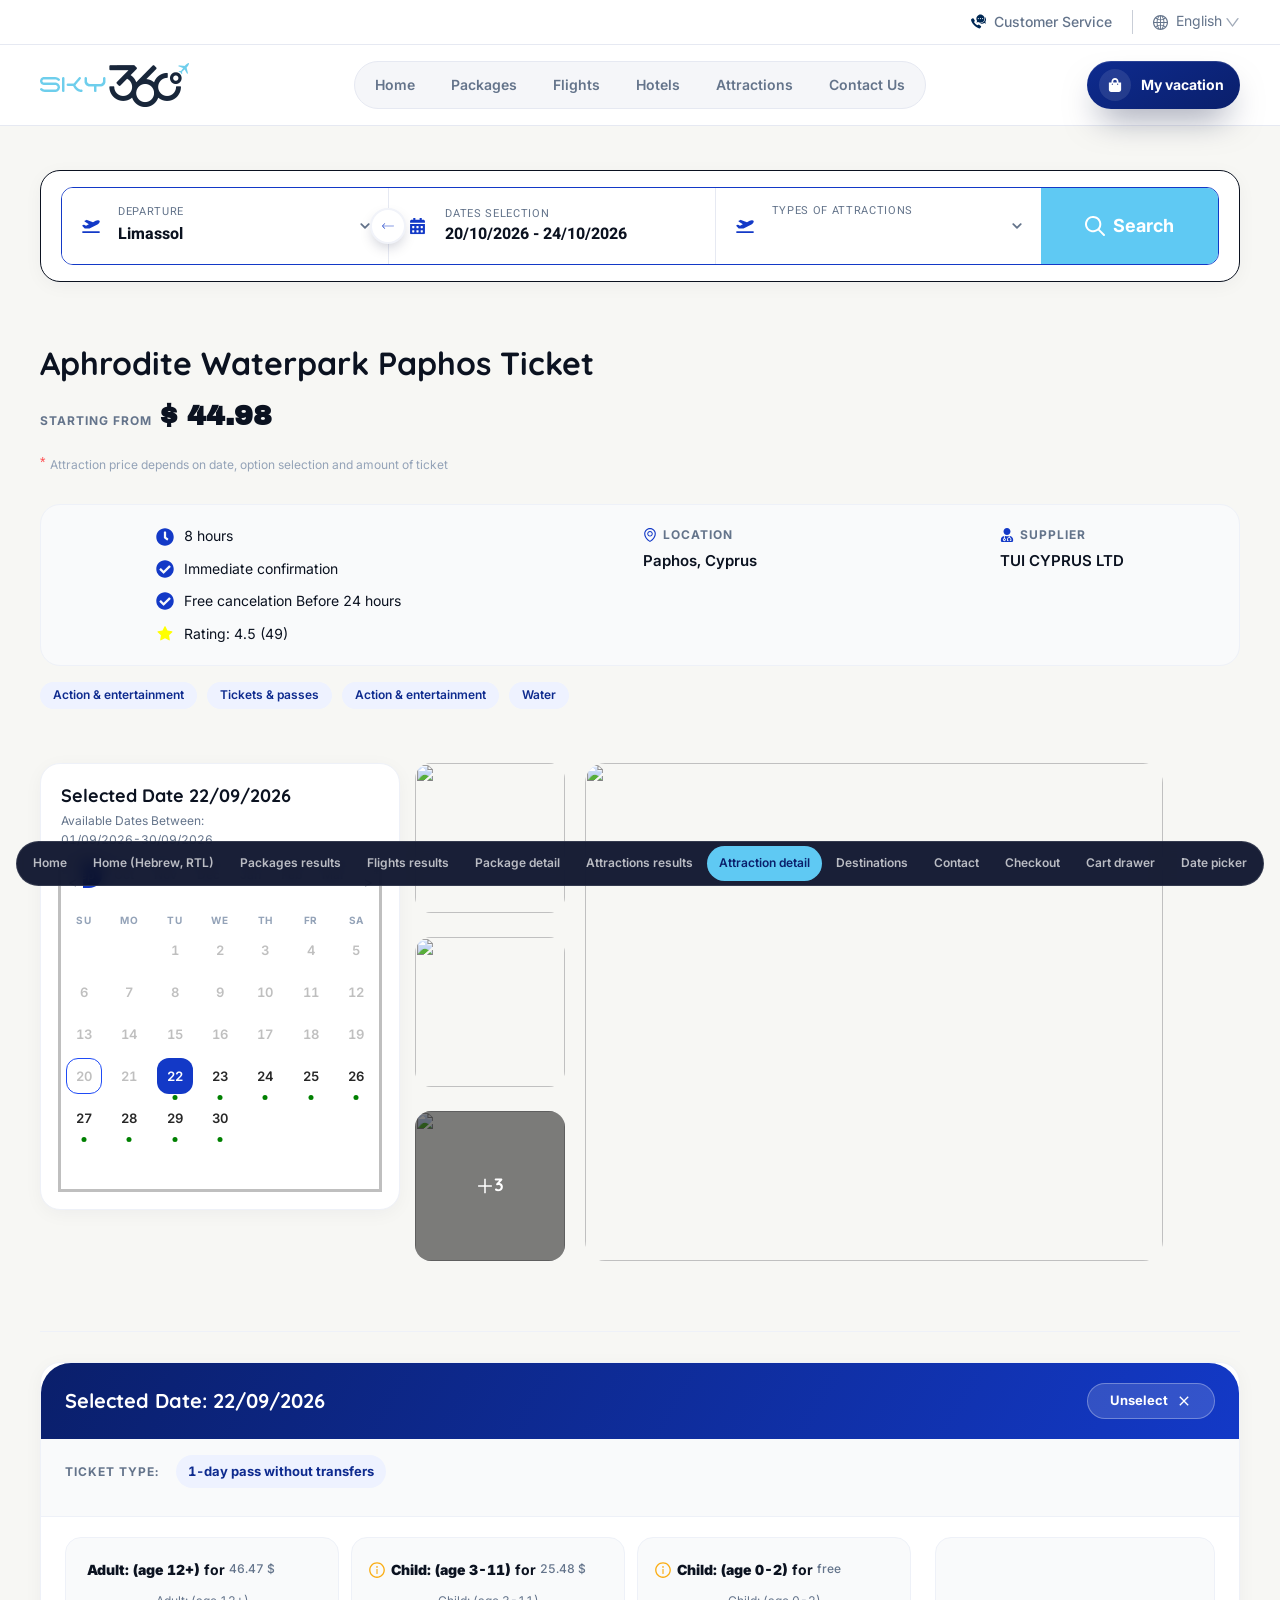
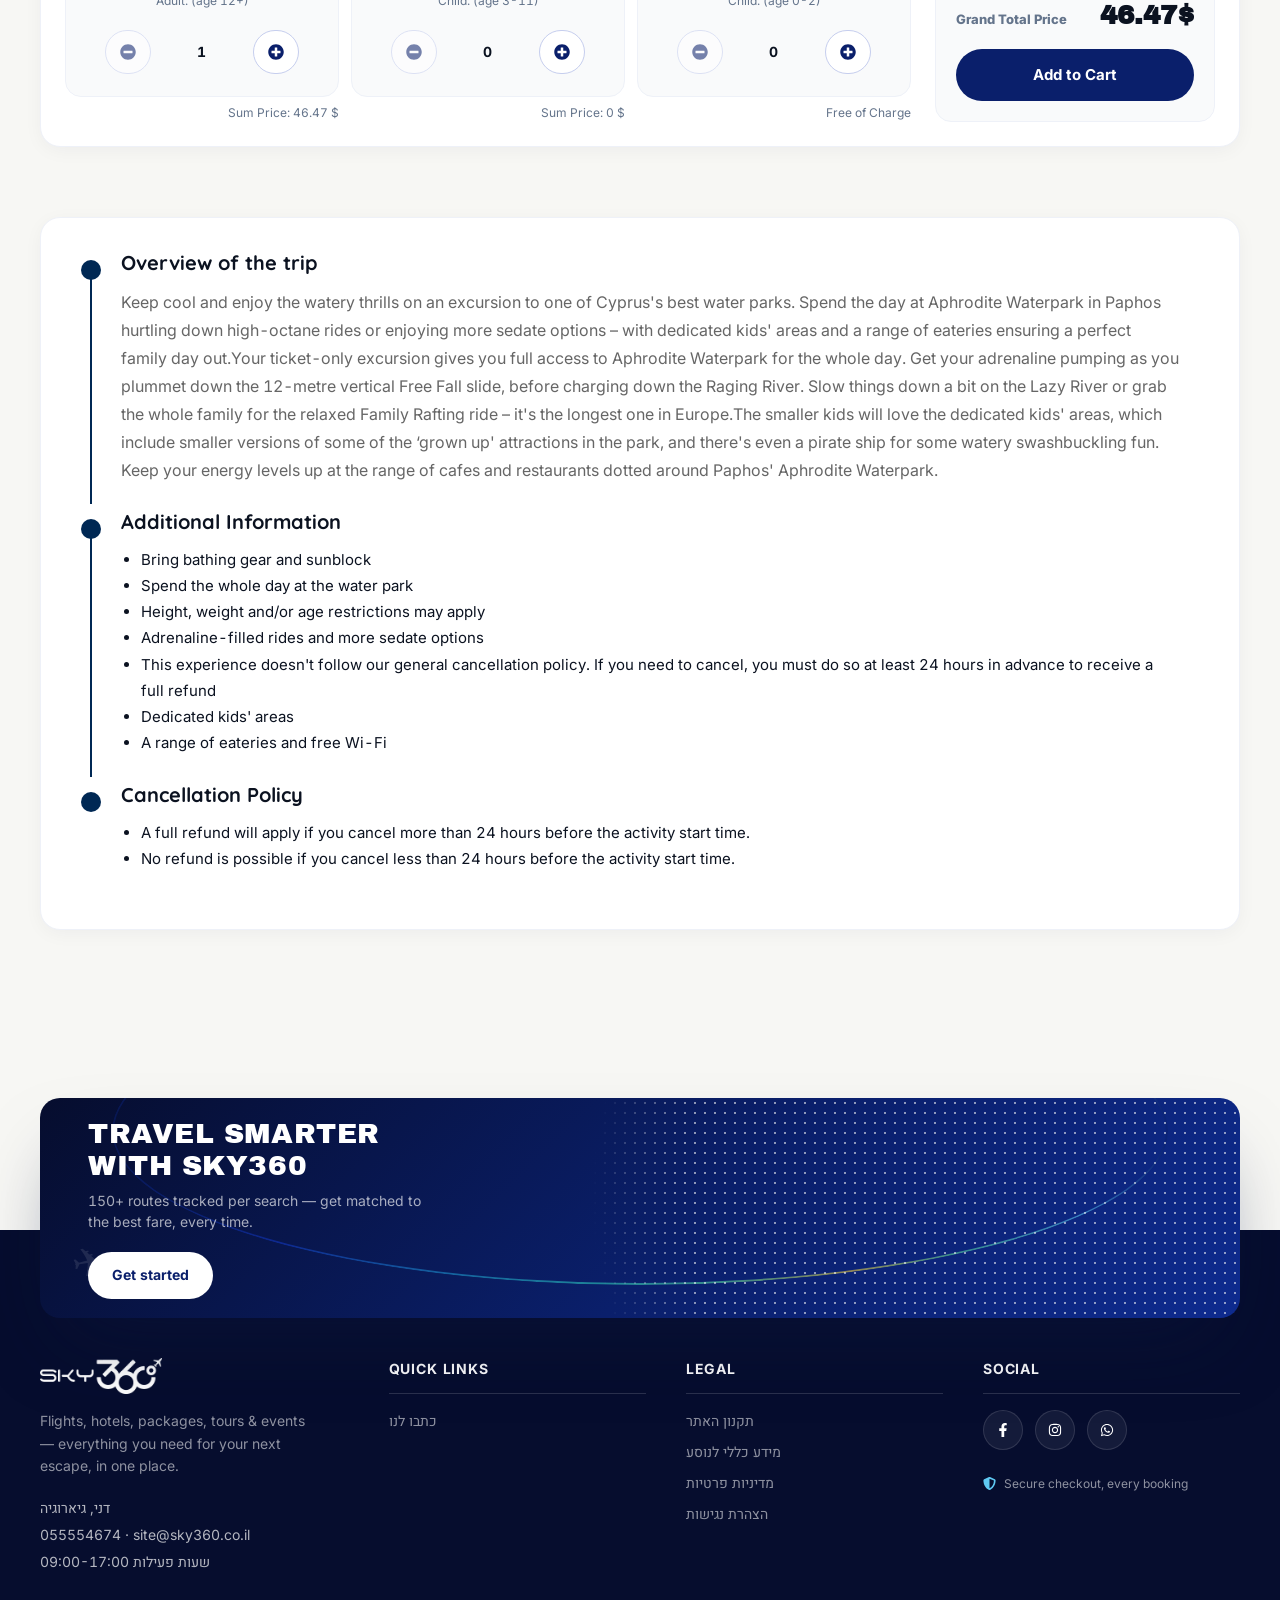
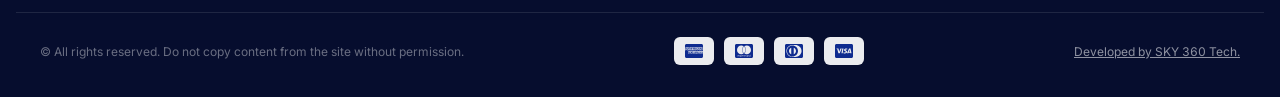
==== attraction.html @ aa39184b "Sky360 B2C concept — static visual showcase" ====
<!DOCTYPE html>
<html lang="en" translate="no" dir="ltr"><head>
    <meta charset="utf-8">
    <meta name="google" content="notranslate">
    <link rel="icon" href="https://stg-files-upload.s3.eu-central-1.amazonaws.com/uploads/8/Website/dummy_174161148667cee1debe1159.61305663.png">
    <meta name="viewport" content="width=device-width, initial-scale=1, maximum-scale=1.0">
    <meta name="theme-color" content="#000000">

    <!-- Leaflet CSS -->
    

    <!-- <link rel="stylesheet" href="//cdnjs.cloudflare.com/ajax/libs/leaflet.draw/1.0.4/leaflet.draw.css" /> -->

    <!-- Make sure you put this AFTER Leaflet's CSS -->
    <!-- <script
      src="https://unpkg.com/leaflet@1.9.4/dist/leaflet.js"
      integrity="sha256-20nQCchB9co0qIjJZRGuk2/Z9VM+kNiyxNV1lvTlZBo="
      crossorigin=""
    ></script> -->

    <!--
      manifest.json provides metadata used when your web app is installed on a
      user's mobile device or desktop. See https://developers.google.com/web/fundamentals/web-app-manifest/
    -->
    <!-- Concept typography: Inter (body, Hebrew+Latin), Archivo Black (display), Quicksand (round),
         Rubik (Hebrew display/round fallback — Archivo Black and Quicksand are Latin-only). -->
    <link rel="preconnect" href="https://fonts.googleapis.com">
    <link rel="preconnect" href="https://fonts.gstatic.com" crossorigin="">
    <link href="https://fonts.googleapis.com/css2?family=Inter:wght@400;500;600;700;800;900&amp;family=Archivo+Black&amp;family=Quicksand:wght@500;600;700&amp;family=Rubik:wght@500;600;700;800;900&amp;display=swap" rel="stylesheet">
    <link rel="manifest" href="/manifest.json">
    <!--
      Notice the use of  in the tags above.
      It will be replaced with the URL of the `public` folder during the build.
      Only files inside the `public` folder can be referenced from the HTML.

      Unlike "/favicon.ico" or "favicon.ico", "/favicon.ico" will
      work correctly both with client-side routing and a non-root public URL.
      Learn how to configure a non-root public URL by running `npm run build`.
    -->
  <title>Tazo Playground</title><link rel="stylesheet" href="/site.css">
<link rel="stylesheet" href="/showcase.css">
</head>
  <body data-showcase="1" data-vpfsize="0" data-vplspacing="0" data-vpwspacing="0" data-vpimgalt="0"><nav id="vplugin-top-hidden-link"></nav>
    
    <div id="root"><div class="App direction-ltr b2c-sky360 is-concept-demo" id="App" dir="ltr"><div id="ShoppingCart" class="shopping_cart  concept-cart-drawer"><div class="header header-closed"><svg xmlns="http://www.w3.org/2000/svg" id="Capa_1" enable-background="new 0 0 512 512" height="512" viewBox="0 0 512 512" width="512" class="shopping-cart-svg"><path d="m83.191 496.616c-.104 4.043 1.431 7.958 4.254 10.854s6.697 4.53 10.742 4.53h315.627c4.045 0 7.918-1.633 10.741-4.53s4.357-6.811 4.254-10.854l-1.014-39.616h-343.59z"></path><path d="m419.215 121.685c-.208-8.132-6.86-14.616-14.995-14.616h-66.72v-25.569c0-44.939-36.561-81.5-81.5-81.5s-81.5 36.561-81.5 81.5v25.569h-66.72c-8.135 0-14.787 6.484-14.995 14.616l-7.812 305.315h342.055zm-214.715-40.185c0-28.397 23.103-51.5 51.5-51.5s51.5 23.103 51.5 51.5v25.569h-103zm122.186 245.842c-2.859 4.49-7.711 6.944-12.666 6.944-2.758 0-5.546-.759-8.044-2.35l-34.976-22.275v28.757l15.604 15.604c5.858 5.858 5.858 15.355 0 21.213-2.929 2.928-6.769 4.393-10.606 4.393-3.839 0-7.678-1.464-10.606-4.394l-9.392-9.39-9.391 9.391c-5.857 5.858-15.355 5.858-21.213 0s-5.858-15.355 0-21.213l15.604-15.604v-28.757l-34.976 22.275c-2.497 1.591-5.287 2.35-8.044 2.35-4.955 0-9.806-2.454-12.666-6.944-4.45-6.987-2.393-16.259 4.595-20.709l51.091-32.539v-46.562c0-8.284 6.716-15 15-15s15 6.716 15 15v46.562l51.091 32.539c6.987 4.45 9.045 13.721 4.595 20.709z"></path></svg><div>My vacation</div></div></div><button class="bot-fab " aria-label="Chat"><svg stroke="currentColor" fill="currentColor" stroke-width="0" viewBox="0 0 512 512" height="26" width="26" xmlns="http://www.w3.org/2000/svg"><path fill="none" stroke-linecap="round" stroke-miterlimit="10" stroke-width="32" d="M431 320.6c-1-3.6 1.2-8.6 3.3-12.2a33.68 33.68 0 012.1-3.1A162 162 0 00464 215c.3-92.2-77.5-167-173.7-167-83.9 0-153.9 57.1-170.3 132.9a160.7 160.7 0 00-3.7 34.2c0 92.3 74.8 169.1 171 169.1 15.3 0 35.9-4.6 47.2-7.7s22.5-7.2 25.4-8.3a26.44 26.44 0 019.3-1.7 26 26 0 0110.1 2l56.7 20.1a13.52 13.52 0 003.9 1 8 8 0 008-8 12.85 12.85 0 00-.5-2.7z"></path><path fill="none" stroke-linecap="round" stroke-miterlimit="10" stroke-width="32" d="M66.46 232a146.23 146.23 0 006.39 152.67c2.31 3.49 3.61 6.19 3.21 8s-11.93 61.87-11.93 61.87a8 8 0 002.71 7.68A8.17 8.17 0 0072 464a7.26 7.26 0 002.91-.6l56.21-22a15.7 15.7 0 0112 .2c18.94 7.38 39.88 12 60.83 12A159.21 159.21 0 00284 432.11"></path></svg></button><div class="app-wrapper "><div id="Header_dup-layout-wrapper" class="Header_dup"><div class="EDIT-LAYOUT  ONLY-EDIT  "><header class="header-nav " id="header"><div class="header-wrapper"><div class="header-set-3"><div class="header-links header-links-set-3 header-set-3__utility"><div class="customer-support trigger-button"><svg xmlns="http://www.w3.org/2000/svg" width="20px" height="20px" viewBox="0 0 168 156" version="1.1"><g id="#00cbffff"><path fill="var(--primary-color)" opacity="1.00" d=" M 85.98 4.98 C 96.75 -0.27 109.61 -1.07 120.91 2.94 C 133.95 7.35 144.65 18.07 149.12 31.08 C 153.22 42.61 152.38 55.80 146.82 66.71 C 141.27 77.92 130.90 86.61 118.88 90.09 C 105.83 93.99 91.10 91.70 79.92 83.88 C 73.40 86.48 66.87 89.04 60.38 91.71 C 63.09 85.22 65.62 78.66 68.24 72.13 C 59.84 60.33 57.88 44.38 62.78 30.79 C 66.75 19.59 75.26 10.11 85.98 4.98 M 79.16 40.25 C 74.81 41.99 73.94 48.53 77.79 51.27 C 81.48 54.59 87.96 51.83 88.39 46.97 C 89.18 42.18 83.50 37.91 79.16 40.25 M 103.24 40.24 C 98.89 41.94 97.95 48.49 101.80 51.24 C 105.49 54.61 112.02 51.84 112.44 46.95 C 113.20 42.18 107.57 37.93 103.24 40.24 M 127.17 40.29 C 122.91 42.04 122.04 48.49 125.82 51.22 C 129.49 54.62 136.02 51.85 136.48 46.99 C 137.29 42.16 131.51 37.85 127.17 40.29 Z"></path><path fill="var(--primary-color)" opacity="1.00" d=" M 151.56 21.65 C 160.85 28.95 166.64 40.26 168.00 51.92 L 168.00 62.36 C 166.91 69.70 164.31 76.81 160.08 82.93 C 162.93 89.04 164.68 95.66 168.00 101.52 L 168.00 101.89 C 161.34 100.08 155.08 97.07 148.69 94.53 C 140.49 99.81 130.86 103.06 121.04 102.59 C 115.06 102.62 109.39 100.61 103.67 99.17 C 103.59 98.69 103.53 98.21 103.48 97.74 C 125.08 99.88 146.51 85.37 154.23 65.34 C 159.78 51.35 159.05 34.79 151.56 21.65 Z"></path><path fill="var(--primary-color)" opacity="1.00" d=" M 9.69 46.76 C 12.76 44.37 15.73 40.96 19.97 41.05 C 23.08 40.92 26.06 42.58 27.79 45.13 C 32.12 51.21 36.43 57.31 40.71 63.43 C 42.81 66.32 43.24 70.35 41.48 73.51 C 39.36 77.48 37.03 81.33 34.70 85.17 C 44.61 98.70 56.67 110.60 70.07 120.65 C 74.45 118.30 78.55 115.41 83.09 113.38 C 86.91 111.71 90.94 113.69 93.95 116.04 C 99.42 119.95 104.95 123.76 110.39 127.70 C 114.30 130.31 115.67 136.07 113.00 140.03 C 110.22 144.14 106.83 147.82 103.42 151.42 C 101.32 153.73 98.53 156.30 95.12 155.47 C 73.31 150.80 54.06 138.08 38.00 122.99 C 20.39 105.95 5.34 84.92 0.00 60.65 L 0.00 56.95 C 2.28 52.78 6.25 49.92 9.69 46.76 Z"></path></g></svg>Customer Service</div><div class="site-lang  "><span role="img" aria-label="global" class="anticon anticon-global language-selector-globe"><svg viewBox="64 64 896 896" focusable="false" data-icon="global" width="1em" height="1em" fill="currentColor" aria-hidden="true"><path d="M854.4 800.9c.2-.3.5-.6.7-.9C920.6 722.1 960 621.7 960 512s-39.4-210.1-104.8-288c-.2-.3-.5-.5-.7-.8-1.1-1.3-2.1-2.5-3.2-3.7-.4-.5-.8-.9-1.2-1.4l-4.1-4.7-.1-.1c-1.5-1.7-3.1-3.4-4.6-5.1l-.1-.1c-3.2-3.4-6.4-6.8-9.7-10.1l-.1-.1-4.8-4.8-.3-.3c-1.5-1.5-3-2.9-4.5-4.3-.5-.5-1-1-1.6-1.5-1-1-2-1.9-3-2.8-.3-.3-.7-.6-1-1C736.4 109.2 629.5 64 512 64s-224.4 45.2-304.3 119.2c-.3.3-.7.6-1 1-1 .9-2 1.9-3 2.9-.5.5-1 1-1.6 1.5-1.5 1.4-3 2.9-4.5 4.3l-.3.3-4.8 4.8-.1.1c-3.3 3.3-6.5 6.7-9.7 10.1l-.1.1c-1.6 1.7-3.1 3.4-4.6 5.1l-.1.1c-1.4 1.5-2.8 3.1-4.1 4.7-.4.5-.8.9-1.2 1.4-1.1 1.2-2.1 2.5-3.2 3.7-.2.3-.5.5-.7.8C103.4 301.9 64 402.3 64 512s39.4 210.1 104.8 288c.2.3.5.6.7.9l3.1 3.7c.4.5.8.9 1.2 1.4l4.1 4.7c0 .1.1.1.1.2 1.5 1.7 3 3.4 4.6 5l.1.1c3.2 3.4 6.4 6.8 9.6 10.1l.1.1c1.6 1.6 3.1 3.2 4.7 4.7l.3.3c3.3 3.3 6.7 6.5 10.1 9.6 80.1 74 187 119.2 304.5 119.2s224.4-45.2 304.3-119.2a300 300 0 0010-9.6l.3-.3c1.6-1.6 3.2-3.1 4.7-4.7l.1-.1c3.3-3.3 6.5-6.7 9.6-10.1l.1-.1c1.5-1.7 3.1-3.3 4.6-5 0-.1.1-.1.1-.2 1.4-1.5 2.8-3.1 4.1-4.7.4-.5.8-.9 1.2-1.4a99 99 0 003.3-3.7zm4.1-142.6c-13.8 32.6-32 62.8-54.2 90.2a444.07 444.07 0 00-81.5-55.9c11.6-46.9 18.8-98.4 20.7-152.6H887c-3 40.9-12.6 80.6-28.5 118.3zM887 484H743.5c-1.9-54.2-9.1-105.7-20.7-152.6 29.3-15.6 56.6-34.4 81.5-55.9A373.86 373.86 0 01887 484zM658.3 165.5c39.7 16.8 75.8 40 107.6 69.2a394.72 394.72 0 01-59.4 41.8c-15.7-45-35.8-84.1-59.2-115.4 3.7 1.4 7.4 2.9 11 4.4zm-90.6 700.6c-9.2 7.2-18.4 12.7-27.7 16.4V697a389.1 389.1 0 01115.7 26.2c-8.3 24.6-17.9 47.3-29 67.8-17.4 32.4-37.8 58.3-59 75.1zm59-633.1c11 20.6 20.7 43.3 29 67.8A389.1 389.1 0 01540 327V141.6c9.2 3.7 18.5 9.1 27.7 16.4 21.2 16.7 41.6 42.6 59 75zM540 640.9V540h147.5c-1.6 44.2-7.1 87.1-16.3 127.8l-.3 1.2A445.02 445.02 0 00540 640.9zm0-156.9V383.1c45.8-2.8 89.8-12.5 130.9-28.1l.3 1.2c9.2 40.7 14.7 83.5 16.3 127.8H540zm-56 56v100.9c-45.8 2.8-89.8 12.5-130.9 28.1l-.3-1.2c-9.2-40.7-14.7-83.5-16.3-127.8H484zm-147.5-56c1.6-44.2 7.1-87.1 16.3-127.8l.3-1.2c41.1 15.6 85 25.3 130.9 28.1V484H336.5zM484 697v185.4c-9.2-3.7-18.5-9.1-27.7-16.4-21.2-16.7-41.7-42.7-59.1-75.1-11-20.6-20.7-43.3-29-67.8 37.2-14.6 75.9-23.3 115.8-26.1zm0-370a389.1 389.1 0 01-115.7-26.2c8.3-24.6 17.9-47.3 29-67.8 17.4-32.4 37.8-58.4 59.1-75.1 9.2-7.2 18.4-12.7 27.7-16.4V327zM365.7 165.5c3.7-1.5 7.3-3 11-4.4-23.4 31.3-43.5 70.4-59.2 115.4-21-12-40.9-26-59.4-41.8 31.8-29.2 67.9-52.4 107.6-69.2zM165.5 365.7c13.8-32.6 32-62.8 54.2-90.2 24.9 21.5 52.2 40.3 81.5 55.9-11.6 46.9-18.8 98.4-20.7 152.6H137c3-40.9 12.6-80.6 28.5-118.3zM137 540h143.5c1.9 54.2 9.1 105.7 20.7 152.6a444.07 444.07 0 00-81.5 55.9A373.86 373.86 0 01137 540zm228.7 318.5c-39.7-16.8-75.8-40-107.6-69.2 18.5-15.8 38.4-29.7 59.4-41.8 15.7 45 35.8 84.1 59.2 115.4-3.7-1.4-7.4-2.9-11-4.4zm292.6 0c-3.7 1.5-7.3 3-11 4.4 23.4-31.3 43.5-70.4 59.2-115.4 21 12 40.9 26 59.4 41.8a373.81 373.81 0 01-107.6 69.2z"></path></svg></span><div class="ant-select ant-select-borderless language-selector  ant-select-single ant-select-show-arrow"><div class="ant-select-selector"><span class="ant-select-selection-search"><input type="search" autocomplete="off" class="ant-select-selection-search-input" role="combobox" aria-expanded="false" aria-haspopup="listbox" aria-owns="rc_select_0_list" aria-autocomplete="list" aria-controls="rc_select_0_list" aria-activedescendant="rc_select_0_list_0" readonly="" unselectable="on" value="" id="rc_select_0" style="opacity: 0;"></span><span class="ant-select-selection-item" title="English">English</span></div><span class="ant-select-arrow" unselectable="on" aria-hidden="true" style="user-select: none;"><span role="img" aria-label="down" class="anticon anticon-down ant-select-suffix"><svg viewBox="64 64 896 896" focusable="false" data-icon="down" width="1em" height="1em" fill="currentColor" aria-hidden="true"><path d="M884 256h-75c-5.1 0-9.9 2.5-12.9 6.6L512 654.2 227.9 262.6c-3-4.1-7.8-6.6-12.9-6.6h-75c-6.5 0-10.3 7.4-6.5 12.7l352.6 486.1c12.8 17.6 39 17.6 51.7 0l352.6-486.1c3.9-5.3.1-12.7-6.4-12.7z"></path></svg></span></span></div></div></div><div class="header-links header-links-set-3 header-set-3__main"><div class="header-set-3__brand"><a class="bold logo" href="index.html"><img src="/assets/images/sky360/sky360-logo.png" alt="logo"></a></div><nav class="header-set-3__nav" aria-label="main"><a class="false false" href="attraction.html">Home</a><a class="false false" href="attraction.html">Packages</a><a class="false false" href="attraction.html">Flights</a><a class="false false" href="attraction.html">Hotels</a><a class="false false" href="attraction.html">Attractions</a><a class="false false" href="attraction.html">Contact Us</a></nav><div class="header-set-3__account"><button type="button" id="obs-cart-trigger" class="concept-cart-trigger" aria-label="My vacation" aria-expanded="false"><span class="concept-cart-trigger__icon"><svg stroke="currentColor" fill="currentColor" stroke-width="0" viewBox="0 0 448 512" aria-hidden="true" height="1em" width="1em" xmlns="http://www.w3.org/2000/svg"><path d="M352 160v-32C352 57.42 294.579 0 224 0 153.42 0 96 57.42 96 128v32H0v272c0 44.183 35.817 80 80 80h288c44.183 0 80-35.817 80-80V160h-96zm-192-32c0-35.29 28.71-64 64-64s64 28.71 64 64v32H160v-32zm160 120c-13.255 0-24-10.745-24-24s10.745-24 24-24 24 10.745 24 24-10.745 24-24 24zm-192 0c-13.255 0-24-10.745-24-24s10.745-24 24-24 24 10.745 24 24-10.745 24-24 24z"></path></svg></span><span class="concept-cart-trigger__label">My vacation</span></button></div></div></div></div><div class="burger-menu"><div class="menu"><svg stroke="currentColor" fill="none" stroke-width="0" viewBox="0 0 24 24" cursor="pointer" height="37" width="37" xmlns="http://www.w3.org/2000/svg"><path d="M2 6C2 5.44772 2.44772 5 3 5H21C21.5523 5 22 5.44772 22 6C22 6.55228 21.5523 7 21 7H3C2.44772 7 2 6.55228 2 6Z" fill="currentColor"></path><path d="M2 12.0322C2 11.4799 2.44772 11.0322 3 11.0322H21C21.5523 11.0322 22 11.4799 22 12.0322C22 12.5845 21.5523 13.0322 21 13.0322H3C2.44772 13.0322 2 12.5845 2 12.0322Z" fill="currentColor"></path><path d="M3 17.0645C2.44772 17.0645 2 17.5122 2 18.0645C2 18.6167 2.44772 19.0645 3 19.0645H21C21.5523 19.0645 22 18.6167 22 18.0645C22 17.5122 21.5523 17.0645 21 17.0645H3Z" fill="currentColor"></path></svg><a href="index.html"><img src="/assets/images/sky360/sky360-logo.png"></a><span class="shopping-cart-icon-wrapper"><span class="ant-badge"><svg stroke="currentColor" fill="none" stroke-width="0" viewBox="0 0 24 24" cursor="pointer" height="37" width="37" xmlns="http://www.w3.org/2000/svg"><path fill-rule="evenodd" clip-rule="evenodd" d="M5.79166 2H1V4H4.2184L6.9872 16.6776H7V17H20V16.7519L22.1932 7.09095L22.5308 6H6.6552L6.08485 3.38852L5.79166 2ZM19.9869 8H7.092L8.62081 15H18.3978L19.9869 8Z" fill="currentColor"></path><path d="M10 22C11.1046 22 12 21.1046 12 20C12 18.8954 11.1046 18 10 18C8.89543 18 8 18.8954 8 20C8 21.1046 8.89543 22 10 22Z" fill="currentColor"></path><path d="M19 20C19 21.1046 18.1046 22 17 22C15.8954 22 15 21.1046 15 20C15 18.8954 15.8954 18 17 18C18.1046 18 19 18.8954 19 20Z" fill="currentColor"></path></svg></span></span></div></div></header></div></div><div id="AttractionPage-wrapper"><div class="AttractionPage"><div id="attraction-page" class="content-wrapper"><div class="search-wrapper"><div class="attraction-search" id="obs-attr-form"><div class="ant-row ant-row-middle" style="margin-left: -5px; margin-right: -5px; row-gap: 15px;"></div><br><div class="ant-row ant-row-middle" style="margin-left: -5px; margin-right: -5px; row-gap: 30px;"><div id="obs-attr-destination" class="ant-col ant-col-xs-24 ant-col-md-8 ant-col-lg-6" style="padding-left: 5px; padding-right: 5px;"><div class="custom-auto-complete-wrapper"><div class="custom-auto-complete" style="width: 100%;"><div class="departure-header"><span class="placeholder ">Departure</span></div><div class="ant-select ant-select-auto-complete ant-select-single ant-select-allow-clear ant-select-customize-input ant-select-show-search" style="min-width: unset;"><div class="ant-select-selector"><span class="ant-select-selection-search"><div type="search" autocomplete="off" class="ant-select-selection-search-input" role="combobox" aria-expanded="false" aria-haspopup="listbox" aria-owns="rc_select_1_list" aria-autocomplete="list" aria-controls="rc_select_1_list" aria-activedescendant="rc_select_1_list_0" value="" id="rc_select_1">Limassol</div></span><span class="ant-select-selection-placeholder"></span></div></div></div><svg xmlns="http://www.w3.org/2000/svg" width="156pt" height="74pt" viewBox="0 0 156 74" version="1.1" class=""><g id="#00b6e4ff"><path fill="#00b6e4" opacity="1.00" d=" M 35.23 0.00 L 38.61 0.00 C 40.80 1.39 41.60 4.52 39.44 6.34 C 30.52 15.36 21.51 24.30 12.54 33.28 C 58.72 33.11 104.91 33.27 151.09 33.20 C 152.91 33.00 154.52 33.87 156.00 34.82 L 156.00 38.45 C 155.09 40.36 153.06 40.99 151.08 40.80 C 104.90 40.73 58.72 40.88 12.54 40.73 C 21.51 49.70 30.52 58.64 39.44 67.66 C 41.60 69.46 40.71 72.38 38.84 74.00 L 35.27 74.00 C 26.94 66.26 19.18 57.93 11.02 50.01 C 7.37 45.98 2.82 42.69 0.00 37.95 L 0.00 36.04 C 2.68 31.49 7.03 28.32 10.54 24.47 C 18.84 16.38 26.79 7.93 35.23 0.00 Z"></path></g></svg></div></div><div id="obs-attr-dates" class="ant-col ant-col-xs-24 ant-col-md-9 ant-col-lg-6" style="padding-left: 5px; padding-right: 5px;"><div class="custom-range-picker-wrapper "><div class="custom-range-picker"><div class="placeholder">Dates selection</div><div class="input"><div class="selected-dates-text has-dates">20/10/2026 - 24/10/2026</div><svg stroke="currentColor" fill="currentColor" stroke-width="0" viewBox="0 0 512 512" class="clear" height="20" width="20" xmlns="http://www.w3.org/2000/svg"><path d="M256 48C140.559 48 48 140.559 48 256c0 115.436 92.559 208 208 208 115.435 0 208-92.564 208-208 0-115.441-92.564-208-208-208zm104.002 282.881l-29.12 29.117L256 285.117l-74.881 74.881-29.121-29.117L226.881 256l-74.883-74.881 29.121-29.116L256 226.881l74.881-74.878 29.12 29.116L285.119 256l74.883 74.881z"></path></svg></div><div class="ant-picker ant-picker-range custom-range-picker"><div class="ant-picker-input ant-picker-input-active"><input readonly="" placeholder="Start date" size="12" autocomplete="off" value="20/10/2026"></div><div class="ant-picker-range-separator"><span aria-label="to" class="ant-picker-separator"><span role="img" aria-label="swap-right" class="anticon anticon-swap-right"><svg viewBox="0 0 1024 1024" focusable="false" data-icon="swap-right" width="1em" height="1em" fill="currentColor" aria-hidden="true"><path d="M873.1 596.2l-164-208A32 32 0 00684 376h-64.8c-6.7 0-10.4 7.7-6.3 13l144.3 183H152c-4.4 0-8 3.6-8 8v60c0 4.4 3.6 8 8 8h695.9c26.8 0 41.7-30.8 25.2-51.8z"></path></svg></span></span></div><div class="ant-picker-input"><input readonly="" placeholder="End date" size="12" autocomplete="off" value="24/10/2026"></div><div class="ant-picker-active-bar" style="left: 0px; width: 0px; position: absolute;"></div><span class="ant-picker-suffix"><span role="img" aria-label="calendar" class="anticon anticon-calendar"><svg viewBox="64 64 896 896" focusable="false" data-icon="calendar" width="1em" height="1em" fill="currentColor" aria-hidden="true"><path d="M880 184H712v-64c0-4.4-3.6-8-8-8h-56c-4.4 0-8 3.6-8 8v64H384v-64c0-4.4-3.6-8-8-8h-56c-4.4 0-8 3.6-8 8v64H144c-17.7 0-32 14.3-32 32v664c0 17.7 14.3 32 32 32h736c17.7 0 32-14.3 32-32V216c0-17.7-14.3-32-32-32zm-40 656H184V460h656v380zM184 392V256h128v48c0 4.4 3.6 8 8 8h56c4.4 0 8-3.6 8-8v-48h256v48c0 4.4 3.6 8 8 8h56c4.4 0 8-3.6 8-8v-48h128v136H184z"></path></svg></span></span></div></div></div></div><div id="obs-attr-type" class="ant-col ant-col-xs-24 ant-col-md-7 ant-col-lg-5" style="padding-left: 5px; padding-right: 5px;"><div class="custom-auto-complete-wrapper tree-filter-wrapper"><div class="custom-auto-complete" style="width: 100%;"><span class="placeholder">Types of Attractions</span><div class="ant-select ant-cascader ant-select-multiple ant-select-allow-clear ant-select-show-search"><div class="ant-select-selector"><div class="ant-select-selection-overflow"><div class="ant-select-selection-overflow-item ant-select-selection-overflow-item-suffix" style="opacity: 1;"><div class="ant-select-selection-search" style="width: 4px;"><input type="search" autocomplete="off" class="ant-select-selection-search-input" role="combobox" aria-haspopup="listbox" aria-owns="rc_select_2_list" aria-autocomplete="list" aria-controls="rc_select_2_list" readonly="" unselectable="on" value="" id="rc_select_2" style="opacity: 0;"><span class="ant-select-selection-search-mirror" aria-hidden="true">&nbsp;</span></div></div></div><span class="ant-select-selection-placeholder"></span></div></div></div></div></div><div id="obs-attr-search" class="ant-col ant-col-xs-24 ant-col-md-5" style="padding-left: 5px; padding-right: 5px;"><button type="button" class="ant-btn ant-btn-default button-with-arrow btn-style-5 "><span>Search</span><svg xmlns="http://www.w3.org/2000/svg" width="215pt" height="215pt" viewBox="0 0 215 215" version="1.1"><g id="#000000ff"><path fill="#000000" opacity="1.00" d=" M 83.52 0.00 L 92.17 0.00 C 110.41 1.16 128.31 7.83 142.50 19.41 C 160.07 33.46 171.91 54.50 174.57 76.86 C 177.58 99.68 170.80 123.41 156.65 141.51 C 174.98 159.79 193.29 178.11 211.58 196.43 C 215.85 200.33 215.92 207.71 211.70 211.67 C 207.74 215.88 200.37 215.86 196.45 211.60 C 178.16 193.29 159.79 175.04 141.57 156.65 C 128.96 166.30 113.87 172.79 98.04 174.59 C 75.26 177.47 51.51 170.71 33.54 156.44 C 13.64 141.00 1.17 116.67 0.00 91.52 L 0.00 86.32 C 0.26 62.12 11.18 38.33 29.33 22.33 C 44.11 8.91 63.63 1.10 83.52 0.00 M 74.49 22.78 C 58.26 25.93 43.47 35.56 33.86 48.99 C 25.74 60.24 21.34 74.12 21.49 88.00 C 21.50 103.48 27.20 118.89 37.31 130.62 C 47.10 142.18 61.03 150.11 75.94 152.71 C 92.19 155.64 109.52 152.29 123.39 143.30 C 135.60 135.53 145.07 123.60 149.91 109.97 C 155.32 94.88 155.02 77.81 149.03 62.93 C 143.33 48.58 132.38 36.38 118.71 29.19 C 105.31 21.99 89.38 19.77 74.49 22.78 Z"></path></g></svg></button></div></div></div></div><span class="attraction-title-review-wrapper"><div class="attraction-page-title"><span class="description">Aphrodite Waterpark Paphos Ticket</span></div><div class="price-wrapper"><span class="price-per-person"><span>Starting from </span><span class="price">$ 44.98</span></span><div class="disclaimer">Attraction price depends on date, option selection and amount of ticket</div></div><div class="review-wrapper"><ul class="review-type"><li class="duration"><svg stroke="currentColor" fill="currentColor" stroke-width="0" viewBox="0 0 512 512" height="24" width="24" xmlns="http://www.w3.org/2000/svg"><path d="M256,8C119,8,8,119,8,256S119,504,256,504,504,393,504,256,393,8,256,8Zm92.49,313h0l-20,25a16,16,0,0,1-22.49,2.5h0l-67-49.72a40,40,0,0,1-15-31.23V112a16,16,0,0,1,16-16h32a16,16,0,0,1,16,16V256l58,42.5A16,16,0,0,1,348.49,321Z"></path></svg><span>8 hours</span></li><li><svg stroke="currentColor" fill="currentColor" stroke-width="0" viewBox="0 0 512 512" height="24" width="24" xmlns="http://www.w3.org/2000/svg"><path d="M504 256c0 136.967-111.033 248-248 248S8 392.967 8 256 119.033 8 256 8s248 111.033 248 248zM227.314 387.314l184-184c6.248-6.248 6.248-16.379 0-22.627l-22.627-22.627c-6.248-6.249-16.379-6.249-22.628 0L216 308.118l-70.059-70.059c-6.248-6.248-16.379-6.248-22.628 0l-22.627 22.627c-6.248 6.248-6.248 16.379 0 22.627l104 104c6.249 6.249 16.379 6.249 22.628.001z"></path></svg><span class="immediate-confirmation">Immediate confirmation</span></li><li class="free-cancelation"><svg stroke="currentColor" fill="currentColor" stroke-width="0" viewBox="0 0 512 512" height="24" width="24" xmlns="http://www.w3.org/2000/svg"><path d="M504 256c0 136.967-111.033 248-248 248S8 392.967 8 256 119.033 8 256 8s248 111.033 248 248zM227.314 387.314l184-184c6.248-6.248 6.248-16.379 0-22.627l-22.627-22.627c-6.248-6.249-16.379-6.249-22.628 0L216 308.118l-70.059-70.059c-6.248-6.248-16.379-6.248-22.628 0l-22.627 22.627c-6.248 6.248-6.248 16.379 0 22.627l104 104c6.249 6.249 16.379 6.249 22.628.001z"></path></svg>Free cancelation Before 24 hours</li><li><svg stroke="currentColor" fill="currentColor" stroke-width="0" viewBox="0 0 1024 1024" color="yellow" height="1em" width="1em" xmlns="http://www.w3.org/2000/svg" style="color: yellow;"><path d="M908.1 353.1l-253.9-36.9L540.7 86.1c-3.1-6.3-8.2-11.4-14.5-14.5-15.8-7.8-35-1.3-42.9 14.5L369.8 316.2l-253.9 36.9c-7 1-13.4 4.3-18.3 9.3a32.05 32.05 0 0 0 .6 45.3l183.7 179.1-43.4 252.9a31.95 31.95 0 0 0 46.4 33.7L512 754l227.1 119.4c6.2 3.3 13.4 4.4 20.3 3.2 17.4-3 29.1-19.5 26.1-36.9l-43.4-252.9 183.7-179.1c5-4.9 8.3-11.3 9.3-18.3 2.7-17.5-9.5-33.7-27-36.3z"></path></svg>Rating: 4.5 (49)</li></ul><div class="review-type"><span class="title"><span role="img" aria-label="environment" size="24" class="anticon anticon-environment"><svg viewBox="64 64 896 896" focusable="false" data-icon="environment" width="1em" height="1em" fill="currentColor" aria-hidden="true"><path d="M854.6 289.1a362.49 362.49 0 00-79.9-115.7 370.83 370.83 0 00-118.2-77.8C610.7 76.6 562.1 67 512 67c-50.1 0-98.7 9.6-144.5 28.5-44.3 18.3-84 44.5-118.2 77.8A363.6 363.6 0 00169.4 289c-19.5 45-29.4 92.8-29.4 142 0 70.6 16.9 140.9 50.1 208.7 26.7 54.5 64 107.6 111 158.1 80.3 86.2 164.5 138.9 188.4 153a43.9 43.9 0 0022.4 6.1c7.8 0 15.5-2 22.4-6.1 23.9-14.1 108.1-66.8 188.4-153 47-50.4 84.3-103.6 111-158.1C867.1 572 884 501.8 884 431.1c0-49.2-9.9-97-29.4-142zM512 880.2c-65.9-41.9-300-207.8-300-449.1 0-77.9 31.1-151.1 87.6-206.3C356.3 169.5 431.7 139 512 139s155.7 30.5 212.4 85.9C780.9 280 812 353.2 812 431.1c0 241.3-234.1 407.2-300 449.1zm0-617.2c-97.2 0-176 78.8-176 176s78.8 176 176 176 176-78.8 176-176-78.8-176-176-176zm79.2 255.2A111.6 111.6 0 01512 551c-29.9 0-58-11.7-79.2-32.8A111.6 111.6 0 01400 439c0-29.9 11.7-58 32.8-79.2C454 338.6 482.1 327 512 327c29.9 0 58 11.6 79.2 32.8C612.4 381 624 409.1 624 439c0 29.9-11.6 58-32.8 79.2z"></path></svg></span>Location</span><span class="review-text">Paphos, Cyprus</span></div><div class="review-type"><span class="title"><svg stroke="currentColor" fill="currentColor" stroke-width="0" viewBox="0 0 448 512" height="24" width="24" xmlns="http://www.w3.org/2000/svg"><path d="M224 256c70.7 0 128-57.3 128-128S294.7 0 224 0 96 57.3 96 128s57.3 128 128 128zM104 424c0 13.3 10.7 24 24 24s24-10.7 24-24-10.7-24-24-24-24 10.7-24 24zm216-135.4v49c36.5 7.4 64 39.8 64 78.4v41.7c0 7.6-5.4 14.2-12.9 15.7l-32.2 6.4c-4.3.9-8.5-1.9-9.4-6.3l-3.1-15.7c-.9-4.3 1.9-8.6 6.3-9.4l19.3-3.9V416c0-62.8-96-65.1-96 1.9v26.7l19.3 3.9c4.3.9 7.1 5.1 6.3 9.4l-3.1 15.7c-.9 4.3-5.1 7.1-9.4 6.3l-31.2-4.2c-7.9-1.1-13.8-7.8-13.8-15.9V416c0-38.6 27.5-70.9 64-78.4v-45.2c-2.2.7-4.4 1.1-6.6 1.9-18 6.3-37.3 9.8-57.4 9.8s-39.4-3.5-57.4-9.8c-7.4-2.6-14.9-4.2-22.6-5.2v81.6c23.1 6.9 40 28.1 40 53.4 0 30.9-25.1 56-56 56s-56-25.1-56-56c0-25.3 16.9-46.5 40-53.4v-80.4C48.5 301 0 355.8 0 422.4v44.8C0 491.9 20.1 512 44.8 512h358.4c24.7 0 44.8-20.1 44.8-44.8v-44.8c0-72-56.8-130.3-128-133.8z"></path></svg>Supplier</span><span class="review-text"> TUI CYPRUS LTD</span></div></div><div><div class="taxonomies"><span class="ant-tag">Action &amp; entertainment</span><span class="ant-tag">Tickets &amp; passes</span><span class="ant-tag">Action &amp; entertainment</span><span class="ant-tag">Water</span></div></div></span><div class="availability-gallery-wrapper"><div class="availability-checker-wrapper"><div class="spin-loader-on-top large"><div class="availability-checker"><h4 class="ant-typography"><div>Selected Date 22/09/2026</div></h4><div class="date-ranges"><div>Available Dates Between: </div><div>01/09/2026-30/09/2026</div></div><div class="ant-picker-calendar ant-picker-calendar-mini"><div class="header-render-wrapper"><div class="month-selector-row"><span class="prev-month">&lt;</span><div class="custom-date-picker-footer"><li class="selected-month">Sep</li><li class="">Oct</li><li class="">Nov</li><li class="">Dec</li><li class="">Jan</li><li class="">Feb</li><li class="">Mar</li><li class="">Apr</li><li class="">May</li><li class="">Jun</li><li class="">Jul</li><li class="">Aug</li></div><span class="next-month">&gt;</span></div></div><div tabindex="0" class="ant-picker-panel"><div class="ant-picker-date-panel"><div class="ant-picker-body"><table class="ant-picker-content"><thead><tr><th>Su</th><th>Mo</th><th>Tu</th><th>We</th><th>Th</th><th>Fr</th><th>Sa</th></tr></thead><tbody><tr><td title="2026-08-30" class="ant-picker-cell ant-picker-cell-disabled"><div class="ant-picker-cell-inner "><div>30</div></div></td><td title="2026-08-31" class="ant-picker-cell ant-picker-cell-disabled ant-picker-cell-end"><div class="ant-picker-cell-inner "><div>31</div></div></td><td title="2026-09-01" class="ant-picker-cell ant-picker-cell-disabled ant-picker-cell-start ant-picker-cell-in-view"><div class="ant-picker-cell-inner "><div>1</div></div></td><td title="2026-09-02" class="ant-picker-cell ant-picker-cell-disabled ant-picker-cell-in-view"><div class="ant-picker-cell-inner "><div>2</div></div></td><td title="2026-09-03" class="ant-picker-cell ant-picker-cell-disabled ant-picker-cell-in-view"><div class="ant-picker-cell-inner "><div>3</div></div></td><td title="2026-09-04" class="ant-picker-cell ant-picker-cell-disabled ant-picker-cell-in-view"><div class="ant-picker-cell-inner "><div>4</div></div></td><td title="2026-09-05" class="ant-picker-cell ant-picker-cell-disabled ant-picker-cell-in-view"><div class="ant-picker-cell-inner "><div>5</div></div></td></tr><tr><td title="2026-09-06" class="ant-picker-cell ant-picker-cell-disabled ant-picker-cell-in-view"><div class="ant-picker-cell-inner "><div>6</div></div></td><td title="2026-09-07" class="ant-picker-cell ant-picker-cell-disabled ant-picker-cell-in-view"><div class="ant-picker-cell-inner "><div>7</div></div></td><td title="2026-09-08" class="ant-picker-cell ant-picker-cell-disabled ant-picker-cell-in-view"><div class="ant-picker-cell-inner "><div>8</div></div></td><td title="2026-09-09" class="ant-picker-cell ant-picker-cell-disabled ant-picker-cell-in-view"><div class="ant-picker-cell-inner "><div>9</div></div></td><td title="2026-09-10" class="ant-picker-cell ant-picker-cell-disabled ant-picker-cell-in-view"><div class="ant-picker-cell-inner "><div>10</div></div></td><td title="2026-09-11" class="ant-picker-cell ant-picker-cell-disabled ant-picker-cell-in-view"><div class="ant-picker-cell-inner "><div>11</div></div></td><td title="2026-09-12" class="ant-picker-cell ant-picker-cell-disabled ant-picker-cell-in-view"><div class="ant-picker-cell-inner "><div>12</div></div></td></tr><tr><td title="2026-09-13" class="ant-picker-cell ant-picker-cell-disabled ant-picker-cell-in-view"><div class="ant-picker-cell-inner "><div>13</div></div></td><td title="2026-09-14" class="ant-picker-cell ant-picker-cell-disabled ant-picker-cell-in-view"><div class="ant-picker-cell-inner "><div>14</div></div></td><td title="2026-09-15" class="ant-picker-cell ant-picker-cell-disabled ant-picker-cell-in-view"><div class="ant-picker-cell-inner "><div>15</div></div></td><td title="2026-09-16" class="ant-picker-cell ant-picker-cell-disabled ant-picker-cell-in-view"><div class="ant-picker-cell-inner "><div>16</div></div></td><td title="2026-09-17" class="ant-picker-cell ant-picker-cell-disabled ant-picker-cell-in-view"><div class="ant-picker-cell-inner "><div>17</div></div></td><td title="2026-09-18" class="ant-picker-cell ant-picker-cell-disabled ant-picker-cell-in-view"><div class="ant-picker-cell-inner "><div>18</div></div></td><td title="2026-09-19" class="ant-picker-cell ant-picker-cell-disabled ant-picker-cell-in-view"><div class="ant-picker-cell-inner "><div>19</div></div></td></tr><tr><td title="2026-09-20" class="ant-picker-cell ant-picker-cell-disabled ant-picker-cell-in-view ant-picker-cell-today"><div class="ant-picker-cell-inner "><div>20</div></div></td><td title="2026-09-21" class="ant-picker-cell ant-picker-cell-disabled ant-picker-cell-in-view"><div class="ant-picker-cell-inner "><div>21</div></div></td><td title="2026-09-22" class="ant-picker-cell ant-picker-cell-in-view ant-picker-cell-selected"><div class="ant-picker-cell-inner isAvailable"><div>22</div></div></td><td title="2026-09-23" class="ant-picker-cell ant-picker-cell-in-view"><div class="ant-picker-cell-inner isAvailable"><div>23</div></div></td><td title="2026-09-24" class="ant-picker-cell ant-picker-cell-in-view"><div class="ant-picker-cell-inner isAvailable"><div>24</div></div></td><td title="2026-09-25" class="ant-picker-cell ant-picker-cell-in-view"><div class="ant-picker-cell-inner isAvailable"><div>25</div></div></td><td title="2026-09-26" class="ant-picker-cell ant-picker-cell-in-view"><div class="ant-picker-cell-inner isAvailable"><div>26</div></div></td></tr><tr><td title="2026-09-27" class="ant-picker-cell ant-picker-cell-in-view"><div class="ant-picker-cell-inner isAvailable"><div>27</div></div></td><td title="2026-09-28" class="ant-picker-cell ant-picker-cell-in-view"><div class="ant-picker-cell-inner isAvailable"><div>28</div></div></td><td title="2026-09-29" class="ant-picker-cell ant-picker-cell-in-view"><div class="ant-picker-cell-inner isAvailable"><div>29</div></div></td><td title="2026-09-30" class="ant-picker-cell ant-picker-cell-end ant-picker-cell-in-view"><div class="ant-picker-cell-inner isAvailable"><div>30</div></div></td><td title="2026-10-01" class="ant-picker-cell ant-picker-cell-disabled ant-picker-cell-start"><div class="ant-picker-cell-inner "><div>1</div></div></td><td title="2026-10-02" class="ant-picker-cell ant-picker-cell-disabled"><div class="ant-picker-cell-inner "><div>2</div></div></td><td title="2026-10-03" class="ant-picker-cell ant-picker-cell-disabled"><div class="ant-picker-cell-inner "><div>3</div></div></td></tr><tr><td title="2026-10-04" class="ant-picker-cell ant-picker-cell-disabled"><div class="ant-picker-cell-inner "><div>4</div></div></td><td title="2026-10-05" class="ant-picker-cell ant-picker-cell-disabled"><div class="ant-picker-cell-inner "><div>5</div></div></td><td title="2026-10-06" class="ant-picker-cell ant-picker-cell-disabled"><div class="ant-picker-cell-inner "><div>6</div></div></td><td title="2026-10-07" class="ant-picker-cell ant-picker-cell-disabled"><div class="ant-picker-cell-inner "><div>7</div></div></td><td title="2026-10-08" class="ant-picker-cell ant-picker-cell-disabled"><div class="ant-picker-cell-inner "><div>8</div></div></td><td title="2026-10-09" class="ant-picker-cell ant-picker-cell-disabled"><div class="ant-picker-cell-inner "><div>9</div></div></td><td title="2026-10-10" class="ant-picker-cell ant-picker-cell-disabled"><div class="ant-picker-cell-inner "><div>10</div></div></td></tr></tbody></table></div></div></div></div></div></div></div><div class="attraction-gallery"><div class="small-images-container"><div class="small-images"><div class="ant-image"><img class="ant-image-img small-image" src="https://images.holibob.tech/eyJrZXkiOiJwcm9kdWN0SW1hZ2VzLzgxYzhiYjNlLWZjYWYtMTFlYi04MDFmLTA2YjgxYWQ0YzU3OSIsImVkaXRzIjp7InJlc2l6ZSI6eyJmaXQiOiJjb3ZlciIsIndpZHRoIjoxOTIwLCJoZWlnaHQiOjEwODB9fX0="><div class="ant-image-mask"><div class="ant-image-mask-info"><span role="img" aria-label="eye" class="anticon anticon-eye"><svg viewBox="64 64 896 896" focusable="false" data-icon="eye" width="1em" height="1em" fill="currentColor" aria-hidden="true"><path d="M942.2 486.2C847.4 286.5 704.1 186 512 186c-192.2 0-335.4 100.5-430.2 300.3a60.3 60.3 0 000 51.5C176.6 737.5 319.9 838 512 838c192.2 0 335.4-100.5 430.2-300.3 7.7-16.2 7.7-35 0-51.5zM512 766c-161.3 0-279.4-81.8-362.7-254C232.6 339.8 350.7 258 512 258c161.3 0 279.4 81.8 362.7 254C791.5 684.2 673.4 766 512 766zm-4-430c-97.2 0-176 78.8-176 176s78.8 176 176 176 176-78.8 176-176-78.8-176-176-176zm0 288c-61.9 0-112-50.1-112-112s50.1-112 112-112 112 50.1 112 112-50.1 112-112 112z"></path></svg></span>Preview</div></div></div><div class="ant-image"><img class="ant-image-img small-image" src="https://images.holibob.tech/eyJrZXkiOiJwcm9kdWN0SW1hZ2VzLzgxYzhjM2Q4LWZjYWYtMTFlYi04MDFmLTA2YjgxYWQ0YzU3OSIsImVkaXRzIjp7InJlc2l6ZSI6eyJmaXQiOiJjb3ZlciIsIndpZHRoIjoxOTIwLCJoZWlnaHQiOjEwODB9fX0="><div class="ant-image-mask"><div class="ant-image-mask-info"><span role="img" aria-label="eye" class="anticon anticon-eye"><svg viewBox="64 64 896 896" focusable="false" data-icon="eye" width="1em" height="1em" fill="currentColor" aria-hidden="true"><path d="M942.2 486.2C847.4 286.5 704.1 186 512 186c-192.2 0-335.4 100.5-430.2 300.3a60.3 60.3 0 000 51.5C176.6 737.5 319.9 838 512 838c192.2 0 335.4-100.5 430.2-300.3 7.7-16.2 7.7-35 0-51.5zM512 766c-161.3 0-279.4-81.8-362.7-254C232.6 339.8 350.7 258 512 258c161.3 0 279.4 81.8 362.7 254C791.5 684.2 673.4 766 512 766zm-4-430c-97.2 0-176 78.8-176 176s78.8 176 176 176 176-78.8 176-176-78.8-176-176-176zm0 288c-61.9 0-112-50.1-112-112s50.1-112 112-112 112 50.1 112 112-50.1 112-112 112z"></path></svg></span>Preview</div></div></div><div class="small-image-container"><div class="ant-image"><img class="ant-image-img small-image" src="https://images.holibob.tech/eyJrZXkiOiJwcm9kdWN0SW1hZ2VzLzgxYzhhZGEzLWZjYWYtMTFlYi04MDFmLTA2YjgxYWQ0YzU3OSIsImVkaXRzIjp7InJlc2l6ZSI6eyJmaXQiOiJjb3ZlciIsIndpZHRoIjoxOTIwLCJoZWlnaHQiOjEwODB9fX0="><div class="ant-image-mask"><div class="ant-image-mask-info"><span role="img" aria-label="eye" class="anticon anticon-eye"><svg viewBox="64 64 896 896" focusable="false" data-icon="eye" width="1em" height="1em" fill="currentColor" aria-hidden="true"><path d="M942.2 486.2C847.4 286.5 704.1 186 512 186c-192.2 0-335.4 100.5-430.2 300.3a60.3 60.3 0 000 51.5C176.6 737.5 319.9 838 512 838c192.2 0 335.4-100.5 430.2-300.3 7.7-16.2 7.7-35 0-51.5zM512 766c-161.3 0-279.4-81.8-362.7-254C232.6 339.8 350.7 258 512 258c161.3 0 279.4 81.8 362.7 254C791.5 684.2 673.4 766 512 766zm-4-430c-97.2 0-176 78.8-176 176s78.8 176 176 176 176-78.8 176-176-78.8-176-176-176zm0 288c-61.9 0-112-50.1-112-112s50.1-112 112-112 112 50.1 112 112-50.1 112-112 112z"></path></svg></span>Preview</div></div></div><div class="overlay"><span role="img" aria-label="plus" class="anticon anticon-plus"><svg viewBox="64 64 896 896" focusable="false" data-icon="plus" width="1em" height="1em" fill="currentColor" aria-hidden="true"><defs></defs><path d="M482 152h60q8 0 8 8v704q0 8-8 8h-60q-8 0-8-8V160q0-8 8-8z"></path><path d="M176 474h672q8 0 8 8v60q0 8-8 8H176q-8 0-8-8v-60q0-8 8-8z"></path></svg></span> 3</div></div></div></div><div class="main-image"><div class="ant-image"><img class="ant-image-img" src="https://images.holibob.tech/eyJrZXkiOiJwcm9kdWN0SW1hZ2VzLzgxYzhiZTdkLWZjYWYtMTFlYi04MDFmLTA2YjgxYWQ0YzU3OSIsImVkaXRzIjp7InJlc2l6ZSI6eyJmaXQiOiJjb3ZlciIsIndpZHRoIjoxOTIwLCJoZWlnaHQiOjEwODB9fX0="><div class="ant-image-mask"><div class="ant-image-mask-info"><span role="img" aria-label="eye" class="anticon anticon-eye"><svg viewBox="64 64 896 896" focusable="false" data-icon="eye" width="1em" height="1em" fill="currentColor" aria-hidden="true"><path d="M942.2 486.2C847.4 286.5 704.1 186 512 186c-192.2 0-335.4 100.5-430.2 300.3a60.3 60.3 0 000 51.5C176.6 737.5 319.9 838 512 838c192.2 0 335.4-100.5 430.2-300.3 7.7-16.2 7.7-35 0-51.5zM512 766c-161.3 0-279.4-81.8-362.7-254C232.6 339.8 350.7 258 512 258c161.3 0 279.4 81.8 362.7 254C791.5 684.2 673.4 766 512 766zm-4-430c-97.2 0-176 78.8-176 176s78.8 176 176 176 176-78.8 176-176-78.8-176-176-176zm0 288c-61.9 0-112-50.1-112-112s50.1-112 112-112 112 50.1 112 112-50.1 112-112 112z"></path></svg></span>Preview</div></div></div><div class="ant-image"><img class="ant-image-img" src="https://images.holibob.tech/eyJrZXkiOiJwcm9kdWN0SW1hZ2VzLzgxYzhiYjNlLWZjYWYtMTFlYi04MDFmLTA2YjgxYWQ0YzU3OSIsImVkaXRzIjp7InJlc2l6ZSI6eyJmaXQiOiJjb3ZlciIsIndpZHRoIjoxOTIwLCJoZWlnaHQiOjEwODB9fX0="><div class="ant-image-mask"><div class="ant-image-mask-info"><span role="img" aria-label="eye" class="anticon anticon-eye"><svg viewBox="64 64 896 896" focusable="false" data-icon="eye" width="1em" height="1em" fill="currentColor" aria-hidden="true"><path d="M942.2 486.2C847.4 286.5 704.1 186 512 186c-192.2 0-335.4 100.5-430.2 300.3a60.3 60.3 0 000 51.5C176.6 737.5 319.9 838 512 838c192.2 0 335.4-100.5 430.2-300.3 7.7-16.2 7.7-35 0-51.5zM512 766c-161.3 0-279.4-81.8-362.7-254C232.6 339.8 350.7 258 512 258c161.3 0 279.4 81.8 362.7 254C791.5 684.2 673.4 766 512 766zm-4-430c-97.2 0-176 78.8-176 176s78.8 176 176 176 176-78.8 176-176-78.8-176-176-176zm0 288c-61.9 0-112-50.1-112-112s50.1-112 112-112 112 50.1 112 112-50.1 112-112 112z"></path></svg></span>Preview</div></div></div><div class="ant-image"><img class="ant-image-img" src="https://images.holibob.tech/eyJrZXkiOiJwcm9kdWN0SW1hZ2VzLzgxYzhjM2Q4LWZjYWYtMTFlYi04MDFmLTA2YjgxYWQ0YzU3OSIsImVkaXRzIjp7InJlc2l6ZSI6eyJmaXQiOiJjb3ZlciIsIndpZHRoIjoxOTIwLCJoZWlnaHQiOjEwODB9fX0="><div class="ant-image-mask"><div class="ant-image-mask-info"><span role="img" aria-label="eye" class="anticon anticon-eye"><svg viewBox="64 64 896 896" focusable="false" data-icon="eye" width="1em" height="1em" fill="currentColor" aria-hidden="true"><path d="M942.2 486.2C847.4 286.5 704.1 186 512 186c-192.2 0-335.4 100.5-430.2 300.3a60.3 60.3 0 000 51.5C176.6 737.5 319.9 838 512 838c192.2 0 335.4-100.5 430.2-300.3 7.7-16.2 7.7-35 0-51.5zM512 766c-161.3 0-279.4-81.8-362.7-254C232.6 339.8 350.7 258 512 258c161.3 0 279.4 81.8 362.7 254C791.5 684.2 673.4 766 512 766zm-4-430c-97.2 0-176 78.8-176 176s78.8 176 176 176 176-78.8 176-176-78.8-176-176-176zm0 288c-61.9 0-112-50.1-112-112s50.1-112 112-112 112 50.1 112 112-50.1 112-112 112z"></path></svg></span>Preview</div></div></div><div class="ant-image"><img class="ant-image-img" src="https://images.holibob.tech/eyJrZXkiOiJwcm9kdWN0SW1hZ2VzLzgxYzhhZGEzLWZjYWYtMTFlYi04MDFmLTA2YjgxYWQ0YzU3OSIsImVkaXRzIjp7InJlc2l6ZSI6eyJmaXQiOiJjb3ZlciIsIndpZHRoIjoxOTIwLCJoZWlnaHQiOjEwODB9fX0="><div class="ant-image-mask"><div class="ant-image-mask-info"><span role="img" aria-label="eye" class="anticon anticon-eye"><svg viewBox="64 64 896 896" focusable="false" data-icon="eye" width="1em" height="1em" fill="currentColor" aria-hidden="true"><path d="M942.2 486.2C847.4 286.5 704.1 186 512 186c-192.2 0-335.4 100.5-430.2 300.3a60.3 60.3 0 000 51.5C176.6 737.5 319.9 838 512 838c192.2 0 335.4-100.5 430.2-300.3 7.7-16.2 7.7-35 0-51.5zM512 766c-161.3 0-279.4-81.8-362.7-254C232.6 339.8 350.7 258 512 258c161.3 0 279.4 81.8 362.7 254C791.5 684.2 673.4 766 512 766zm-4-430c-97.2 0-176 78.8-176 176s78.8 176 176 176 176-78.8 176-176-78.8-176-176-176zm0 288c-61.9 0-112-50.1-112-112s50.1-112 112-112 112 50.1 112 112-50.1 112-112 112z"></path></svg></span>Preview</div></div></div><div class="ant-image"><img class="ant-image-img" src="https://images.holibob.tech/eyJrZXkiOiJwcm9kdWN0SW1hZ2VzLzgxYzhiNDk3LWZjYWYtMTFlYi04MDFmLTA2YjgxYWQ0YzU3OSIsImVkaXRzIjp7InJlc2l6ZSI6eyJmaXQiOiJjb3ZlciIsIndpZHRoIjoxOTIwLCJoZWlnaHQiOjEwODB9fX0="><div class="ant-image-mask"><div class="ant-image-mask-info"><span role="img" aria-label="eye" class="anticon anticon-eye"><svg viewBox="64 64 896 896" focusable="false" data-icon="eye" width="1em" height="1em" fill="currentColor" aria-hidden="true"><path d="M942.2 486.2C847.4 286.5 704.1 186 512 186c-192.2 0-335.4 100.5-430.2 300.3a60.3 60.3 0 000 51.5C176.6 737.5 319.9 838 512 838c192.2 0 335.4-100.5 430.2-300.3 7.7-16.2 7.7-35 0-51.5zM512 766c-161.3 0-279.4-81.8-362.7-254C232.6 339.8 350.7 258 512 258c161.3 0 279.4 81.8 362.7 254C791.5 684.2 673.4 766 512 766zm-4-430c-97.2 0-176 78.8-176 176s78.8 176 176 176 176-78.8 176-176-78.8-176-176-176zm0 288c-61.9 0-112-50.1-112-112s50.1-112 112-112 112 50.1 112 112-50.1 112-112 112z"></path></svg></span>Preview</div></div></div><div class="ant-image"><img class="ant-image-img" src="https://images.holibob.tech/eyJrZXkiOiJwcm9kdWN0SW1hZ2VzLzgxYzhjMWFhLWZjYWYtMTFlYi04MDFmLTA2YjgxYWQ0YzU3OSIsImVkaXRzIjp7InJlc2l6ZSI6eyJmaXQiOiJjb3ZlciIsIndpZHRoIjoxOTIwLCJoZWlnaHQiOjEwODB9fX0="><div class="ant-image-mask"><div class="ant-image-mask-info"><span role="img" aria-label="eye" class="anticon anticon-eye"><svg viewBox="64 64 896 896" focusable="false" data-icon="eye" width="1em" height="1em" fill="currentColor" aria-hidden="true"><path d="M942.2 486.2C847.4 286.5 704.1 186 512 186c-192.2 0-335.4 100.5-430.2 300.3a60.3 60.3 0 000 51.5C176.6 737.5 319.9 838 512 838c192.2 0 335.4-100.5 430.2-300.3 7.7-16.2 7.7-35 0-51.5zM512 766c-161.3 0-279.4-81.8-362.7-254C232.6 339.8 350.7 258 512 258c161.3 0 279.4 81.8 362.7 254C791.5 684.2 673.4 766 512 766zm-4-430c-97.2 0-176 78.8-176 176s78.8 176 176 176 176-78.8 176-176-78.8-176-176-176zm0 288c-61.9 0-112-50.1-112-112s50.1-112 112-112 112 50.1 112 112-50.1 112-112 112z"></path></svg></span>Preview</div></div></div><div class="ant-image"><img class="ant-image-img" src="https://images.holibob.tech/eyJrZXkiOiJwcm9kdWN0SW1hZ2VzLzgxYzhiODgyLWZjYWYtMTFlYi04MDFmLTA2YjgxYWQ0YzU3OSIsImVkaXRzIjp7InJlc2l6ZSI6eyJmaXQiOiJjb3ZlciIsIndpZHRoIjoxOTIwLCJoZWlnaHQiOjEwODB9fX0="><div class="ant-image-mask"><div class="ant-image-mask-info"><span role="img" aria-label="eye" class="anticon anticon-eye"><svg viewBox="64 64 896 896" focusable="false" data-icon="eye" width="1em" height="1em" fill="currentColor" aria-hidden="true"><path d="M942.2 486.2C847.4 286.5 704.1 186 512 186c-192.2 0-335.4 100.5-430.2 300.3a60.3 60.3 0 000 51.5C176.6 737.5 319.9 838 512 838c192.2 0 335.4-100.5 430.2-300.3 7.7-16.2 7.7-35 0-51.5zM512 766c-161.3 0-279.4-81.8-362.7-254C232.6 339.8 350.7 258 512 258c161.3 0 279.4 81.8 362.7 254C791.5 684.2 673.4 766 512 766zm-4-430c-97.2 0-176 78.8-176 176s78.8 176 176 176 176-78.8 176-176-78.8-176-176-176zm0 288c-61.9 0-112-50.1-112-112s50.1-112 112-112 112 50.1 112 112-50.1 112-112 112z"></path></svg></span>Preview</div></div></div></div></div></div><div class="ant-divider ant-divider-horizontal" role="separator"></div><div class="attraction-options-container"><div class="ant-row container-title-row"><h1><span>Selected Date: 22/09/2026</span></h1><button type="button" class="ant-btn ant-btn-default button-with-arrow btn-style-5  "><span>Unselect</span><svg stroke="currentColor" fill="currentColor" stroke-width="0" viewBox="0 0 512 512" height="24" width="24" xmlns="http://www.w3.org/2000/svg"><path d="M405 136.798L375.202 107 256 226.202 136.798 107 107 136.798 226.202 256 107 375.202 136.798 405 256 285.798 375.202 405 405 375.202 285.798 256z"></path></svg></button></div><div class="section attraction-options-group hasValue"><div class="ant-row" style="margin-left: -12px; margin-right: -12px;"><div class="ant-col text" style="padding-left: 12px; padding-right: 12px;">Ticket Type:</div><div class="ant-col selected-title-value" style="padding-left: 12px; padding-right: 12px;">1-day pass without transfers</div></div><div class="ant-radio-group ant-radio-group-outline"><label class="ant-radio-wrapper ant-radio-wrapper-checked attraction-option selected-title-value"><span class="ant-radio ant-radio-checked"><input type="radio" class="ant-radio-input" value="430df5d9e80a90500ee02b4ee89439f9"><span class="ant-radio-inner"></span></span><span>1-day pass without transfers</span></label></div><div class="ant-divider ant-divider-horizontal" role="separator"></div></div><div class="section price"><div class="quantity-container"><div class="unit-options-wrapper"><div><div class="bordered-box"><div class="ant-row unit-title-row"><span class="unit-type"><b>Adult: (age 12+)</b>for</span>&nbsp;<span class="dynamic-price">46.47 $</span></div><div class="ant-row pax-icon-wrapper"><span>Adult: (age 12+)</span></div><div class="ant-row"></div><div class="ant-row"><div class="controls"><span class="ant-tooltip-disabled-compatible-wrapper" style="display: inline-block; cursor: not-allowed;"><button type="button" class="ant-btn ant-btn-default ant-btn-icon-only" disabled="" style="pointer-events: none;"><svg stroke="currentColor" fill="currentColor" stroke-width="0" viewBox="0 0 512 512" height="1em" width="1em" xmlns="http://www.w3.org/2000/svg"><path d="M256 8C119 8 8 119 8 256s111 248 248 248 248-111 248-248S393 8 256 8zM124 296c-6.6 0-12-5.4-12-12v-56c0-6.6 5.4-12 12-12h264c6.6 0 12 5.4 12 12v56c0 6.6-5.4 12-12 12H124z"></path></svg></button></span><b>1</b><button type="button" class="ant-btn ant-btn-default ant-btn-icon-only"><svg stroke="currentColor" fill="currentColor" stroke-width="0" viewBox="0 0 512 512" height="1em" width="1em" xmlns="http://www.w3.org/2000/svg"><path d="M256 8C119 8 8 119 8 256s111 248 248 248 248-111 248-248S393 8 256 8zm144 276c0 6.6-5.4 12-12 12h-92v92c0 6.6-5.4 12-12 12h-56c-6.6 0-12-5.4-12-12v-92h-92c-6.6 0-12-5.4-12-12v-56c0-6.6 5.4-12 12-12h92v-92c0-6.6 5.4-12 12-12h56c6.6 0 12 5.4 12 12v92h92c6.6 0 12 5.4 12 12v56z"></path></svg></button></div></div></div><div>Sum Price: 46.47 $</div></div><div><div class="bordered-box"><div class="ant-row unit-title-row"><span class="unit-type"><svg stroke="currentColor" fill="currentColor" stroke-width="0" viewBox="0 0 1024 1024" class="hint" height="18" width="18" xmlns="http://www.w3.org/2000/svg"><path d="M512 64C264.6 64 64 264.6 64 512s200.6 448 448 448 448-200.6 448-448S759.4 64 512 64zm0 820c-205.4 0-372-166.6-372-372s166.6-372 372-372 372 166.6 372 372-166.6 372-372 372z"></path><path d="M464 336a48 48 0 1 0 96 0 48 48 0 1 0-96 0zm72 112h-48c-4.4 0-8 3.6-8 8v272c0 4.4 3.6 8 8 8h48c4.4 0 8-3.6 8-8V456c0-4.4-3.6-8-8-8z"></path></svg><b>Child: (age 3-11)</b>for</span>&nbsp;<span class="dynamic-price">25.48 $</span></div><div class="ant-row pax-icon-wrapper"><span>Child: (age 3-11)</span></div><div class="ant-row"></div><div class="ant-row"><div class="controls"><span class="ant-tooltip-disabled-compatible-wrapper" style="display: inline-block; cursor: not-allowed;"><button type="button" class="ant-btn ant-btn-default ant-btn-icon-only" disabled="" style="pointer-events: none;"><svg stroke="currentColor" fill="currentColor" stroke-width="0" viewBox="0 0 512 512" height="1em" width="1em" xmlns="http://www.w3.org/2000/svg"><path d="M256 8C119 8 8 119 8 256s111 248 248 248 248-111 248-248S393 8 256 8zM124 296c-6.6 0-12-5.4-12-12v-56c0-6.6 5.4-12 12-12h264c6.6 0 12 5.4 12 12v56c0 6.6-5.4 12-12 12H124z"></path></svg></button></span><b>0</b><button type="button" class="ant-btn ant-btn-default ant-btn-icon-only"><svg stroke="currentColor" fill="currentColor" stroke-width="0" viewBox="0 0 512 512" height="1em" width="1em" xmlns="http://www.w3.org/2000/svg"><path d="M256 8C119 8 8 119 8 256s111 248 248 248 248-111 248-248S393 8 256 8zm144 276c0 6.6-5.4 12-12 12h-92v92c0 6.6-5.4 12-12 12h-56c-6.6 0-12-5.4-12-12v-92h-92c-6.6 0-12-5.4-12-12v-56c0-6.6 5.4-12 12-12h92v-92c0-6.6 5.4-12 12-12h56c6.6 0 12 5.4 12 12v92h92c6.6 0 12 5.4 12 12v56z"></path></svg></button></div></div></div><div>Sum Price: 0 $</div></div><div><div class="bordered-box"><div class="ant-row unit-title-row"><span class="unit-type"><svg stroke="currentColor" fill="currentColor" stroke-width="0" viewBox="0 0 1024 1024" class="hint" height="18" width="18" xmlns="http://www.w3.org/2000/svg"><path d="M512 64C264.6 64 64 264.6 64 512s200.6 448 448 448 448-200.6 448-448S759.4 64 512 64zm0 820c-205.4 0-372-166.6-372-372s166.6-372 372-372 372 166.6 372 372-166.6 372-372 372z"></path><path d="M464 336a48 48 0 1 0 96 0 48 48 0 1 0-96 0zm72 112h-48c-4.4 0-8 3.6-8 8v272c0 4.4 3.6 8 8 8h48c4.4 0 8-3.6 8-8V456c0-4.4-3.6-8-8-8z"></path></svg><b>Child: (age 0-2)</b>for</span>&nbsp;<span class="dynamic-price">free</span></div><div class="ant-row pax-icon-wrapper"><span>Child: (age 0-2)</span></div><div class="ant-row"></div><div class="ant-row"><div class="controls"><span class="ant-tooltip-disabled-compatible-wrapper" style="display: inline-block; cursor: not-allowed;"><button type="button" class="ant-btn ant-btn-default ant-btn-icon-only" disabled="" style="pointer-events: none;"><svg stroke="currentColor" fill="currentColor" stroke-width="0" viewBox="0 0 512 512" height="1em" width="1em" xmlns="http://www.w3.org/2000/svg"><path d="M256 8C119 8 8 119 8 256s111 248 248 248 248-111 248-248S393 8 256 8zM124 296c-6.6 0-12-5.4-12-12v-56c0-6.6 5.4-12 12-12h264c6.6 0 12 5.4 12 12v56c0 6.6-5.4 12-12 12H124z"></path></svg></button></span><b>0</b><button type="button" class="ant-btn ant-btn-default ant-btn-icon-only"><svg stroke="currentColor" fill="currentColor" stroke-width="0" viewBox="0 0 512 512" height="1em" width="1em" xmlns="http://www.w3.org/2000/svg"><path d="M256 8C119 8 8 119 8 256s111 248 248 248 248-111 248-248S393 8 256 8zm144 276c0 6.6-5.4 12-12 12h-92v92c0 6.6-5.4 12-12 12h-56c-6.6 0-12-5.4-12-12v-92h-92c-6.6 0-12-5.4-12-12v-56c0-6.6 5.4-12 12-12h92v-92c0-6.6 5.4-12 12-12h56c6.6 0 12 5.4 12 12v92h92c6.6 0 12 5.4 12 12v56z"></path></svg></button></div></div></div><div>Free of Charge</div></div></div><div class="ant-row container-submit-price-row"><div class="grand-total-price dynamic-price"><span>Grand Total Price</span><span>46.47$</span></div><button type="button" class="ant-btn ant-btn-default add btn-style-5"><span>Add to Cart</span></button></div></div></div></div><div class="attraction-details"><section class="section"><h2>Overview of the trip</h2><ul><li class="first-el"><span class="line"><div><p>Keep cool and enjoy the watery thrills on an excursion to one of Cyprus's best water parks. Spend the day at Aphrodite Waterpark in Paphos hurtling down high-octane rides or enjoying more sedate options – with dedicated kids' areas and a range of eateries ensuring a perfect family day out.Your ticket-only excursion gives you full access to Aphrodite Waterpark for the whole day. Get your adrenaline pumping as you plummet down the 12-metre vertical Free Fall slide, before charging down the Raging River. Slow things down a bit on the Lazy River or grab the whole family for the relaxed Family Rafting ride – it's the longest one in Europe.The smaller kids will love the dedicated kids' areas, which include smaller versions of some of the ‘grown up' attractions in the park, and there's even a pirate ship for some watery swashbuckling fun. Keep your energy levels up at the range of cafes and restaurants dotted around Paphos' Aphrodite Waterpark.</p></div></span></li></ul></section><section class="section"><h2>Additional Information</h2><ul><li><span class="line">Bring bathing gear and sunblock</span></li><li><span class="line">Spend the whole day at the water park</span></li><li><span class="line">Height, weight and/or age restrictions may apply</span></li><li><span class="line">Adrenaline-filled rides and more sedate options</span></li><li><span class="line">This experience doesn't follow our general cancellation policy. If you need to cancel, you must do so at least 24 hours in advance to receive a full refund</span></li><li><span class="line">Dedicated kids' areas</span></li><li><span class="line">A range of eateries and free Wi-Fi</span></li></ul></section><section class="section"><h2>Cancellation Policy</h2><ul><li><span class="line">A full refund will apply if you cancel more than 24 hours before the activity start time.</span></li><li><span class="line">No refund is possible if you cancel less than 24 hours before the activity start time.</span></li></ul></section></div></div></div></div><div id="Footer-layout-wrapper" class="Footer"><div class="EDIT-LAYOUT  ONLY-EDIT  "><div class="concept-footer-promo content-wrapper"><div class="concept-footer-promo__card"><span class="concept-footer-promo__dots" aria-hidden="true"></span><div class="concept-footer-promo__body"><h4 class="concept-footer-promo__title">Travel smarter with Sky360</h4><p class="concept-footer-promo__text">150+ routes tracked per search — get matched to the best fare, every time.</p><a class="concept-footer-promo__cta" href="packages.html">Get started</a></div><span class="concept-footer-promo__plane" aria-hidden="true">✈</span></div></div><footer class="footer" id="footer"><div class="columns-wrapper"><div class="footer_set-2"><div class="separator-top"></div><div><span class="columns content-wrapper"><div class="column column--brand"><div class="footer-brand"><img class="footer-brand__logo" src="/assets/images/sky360/sky360-logo.png" alt="Tazo Playground"></div><p class="footer-brand__tagline">Flights, hotels, packages, tours &amp; events — everything you need for your next escape, in one place.</p><div class="footer-brand__contact"><p>דני, גיארוגיה</p><p>055554674 · site@sky360.co.il</p><p>שעות פעילות 09:00-17:00</p></div></div><div class="column"><p class="column-header">Quick links</p><a class="column-link" href="contact.html">כתבו לנו</a></div><div class="column"><p class="column-header">Legal</p><a class="column-link" href="#">תקנון האתר</a><a class="column-link" href="#">מידע כללי לנוסע</a><a class="column-link" href="#">מדיניות פרטיות</a><a class="column-link" href="#">הצהרת נגישות</a></div><div class="column column--social"><p class="column-header">Social</p><div class="footer-socials"><a class="footer-social" href="https://www.facebook.com/page/sky360" target="_blank" rel="noreferrer" aria-label="פרגנו לנו בעוקב בפייסבוק" title="פרגנו לנו בעוקב בפייסבוק"><svg stroke="currentColor" fill="currentColor" stroke-width="0" viewBox="0 0 320 512" height="1em" width="1em" xmlns="http://www.w3.org/2000/svg"><path d="M279.14 288l14.22-92.66h-88.91v-60.13c0-25.35 12.42-50.06 52.24-50.06h40.42V6.26S260.43 0 225.36 0c-73.22 0-121.08 44.38-121.08 124.72v70.62H22.89V288h81.39v224h100.17V288z"></path></svg></a><a class="footer-social" href="https://www.facebook.com/page/sky360" target="_blank" rel="noreferrer" aria-label="פרגנו לנו בעוקב באינסטגרם" title="פרגנו לנו בעוקב באינסטגרם"><svg stroke="currentColor" fill="currentColor" stroke-width="0" viewBox="0 0 448 512" height="1em" width="1em" xmlns="http://www.w3.org/2000/svg"><path d="M224.1 141c-63.6 0-114.9 51.3-114.9 114.9s51.3 114.9 114.9 114.9S339 319.5 339 255.9 287.7 141 224.1 141zm0 189.6c-41.1 0-74.7-33.5-74.7-74.7s33.5-74.7 74.7-74.7 74.7 33.5 74.7 74.7-33.6 74.7-74.7 74.7zm146.4-194.3c0 14.9-12 26.8-26.8 26.8-14.9 0-26.8-12-26.8-26.8s12-26.8 26.8-26.8 26.8 12 26.8 26.8zm76.1 27.2c-1.7-35.9-9.9-67.7-36.2-93.9-26.2-26.2-58-34.4-93.9-36.2-37-2.1-147.9-2.1-184.9 0-35.8 1.7-67.6 9.9-93.9 36.1s-34.4 58-36.2 93.9c-2.1 37-2.1 147.9 0 184.9 1.7 35.9 9.9 67.7 36.2 93.9s58 34.4 93.9 36.2c37 2.1 147.9 2.1 184.9 0 35.9-1.7 67.7-9.9 93.9-36.2 26.2-26.2 34.4-58 36.2-93.9 2.1-37 2.1-147.8 0-184.8zM398.8 388c-7.8 19.6-22.9 34.7-42.6 42.6-29.5 11.7-99.5 9-132.1 9s-102.7 2.6-132.1-9c-19.6-7.8-34.7-22.9-42.6-42.6-11.7-29.5-9-99.5-9-132.1s-2.6-102.7 9-132.1c7.8-19.6 22.9-34.7 42.6-42.6 29.5-11.7 99.5-9 132.1-9s102.7-2.6 132.1 9c19.6 7.8 34.7 22.9 42.6 42.6 11.7 29.5 9 99.5 9 132.1s2.7 102.7-9 132.1z"></path></svg></a><a class="footer-social" href="https://wa.me/97255554674" target="_blank" rel="noreferrer" aria-label="Whatsapp" title="Whatsapp"><svg stroke="currentColor" fill="currentColor" stroke-width="0" viewBox="0 0 448 512" height="1em" width="1em" xmlns="http://www.w3.org/2000/svg"><path d="M380.9 97.1C339 55.1 283.2 32 223.9 32c-122.4 0-222 99.6-222 222 0 39.1 10.2 77.3 29.6 111L0 480l117.7-30.9c32.4 17.7 68.9 27 106.1 27h.1c122.3 0 224.1-99.6 224.1-222 0-59.3-25.2-115-67.1-157zm-157 341.6c-33.2 0-65.7-8.9-94-25.7l-6.7-4-69.8 18.3L72 359.2l-4.4-7c-18.5-29.4-28.2-63.3-28.2-98.2 0-101.7 82.8-184.5 184.6-184.5 49.3 0 95.6 19.2 130.4 54.1 34.8 34.9 56.2 81.2 56.1 130.5 0 101.8-84.9 184.6-186.6 184.6zm101.2-138.2c-5.5-2.8-32.8-16.2-37.9-18-5.1-1.9-8.8-2.8-12.5 2.8-3.7 5.6-14.3 18-17.6 21.8-3.2 3.7-6.5 4.2-12 1.4-32.6-16.3-54-29.1-75.5-66-5.7-9.8 5.7-9.1 16.3-30.3 1.8-3.7.9-6.9-.5-9.7-1.4-2.8-12.5-30.1-17.1-41.2-4.5-10.8-9.1-9.3-12.5-9.5-3.2-.2-6.9-.2-10.6-.2-3.7 0-9.7 1.4-14.8 6.9-5.1 5.6-19.4 19-19.4 46.3 0 27.3 19.9 53.7 22.6 57.4 2.8 3.7 39.1 59.7 94.8 83.8 35.2 15.2 49 16.5 66.6 13.9 10.7-1.6 32.8-13.4 37.4-26.4 4.6-13 4.6-24.1 3.2-26.4-1.3-2.5-5-3.9-10.5-6.6z"></path></svg></a></div><p class="footer-secure"><svg stroke="currentColor" fill="currentColor" stroke-width="0" viewBox="0 0 512 512" aria-hidden="true" height="1em" width="1em" xmlns="http://www.w3.org/2000/svg"><path d="M466.5 83.7l-192-80a48.15 48.15 0 0 0-36.9 0l-192 80C27.7 91.1 16 108.6 16 128c0 198.5 114.5 335.7 221.5 380.3 11.8 4.9 25.1 4.9 36.9 0C360.1 472.6 496 349.3 496 128c0-19.4-11.7-36.9-29.5-44.3zM256.1 446.3l-.1-381 175.9 73.3c-3.3 151.4-82.1 261.1-175.8 307.7z"></path></svg> Secure checkout, every booking</p></div></span></div><div class="separator-bottom"></div></div></div><div class="footer-terms content-wrapper"><p class="footer-terms__copy">© All rights reserved. Do not copy content from the site without permission.</p><div class="payments" aria-label="The purchase on the site is secure." title="The purchase on the site is secure."><span class="payment-chip"><svg stroke="currentColor" fill="currentColor" stroke-width="0" viewBox="0 0 576 512" aria-hidden="true" height="1em" width="1em" xmlns="http://www.w3.org/2000/svg"><path d="M325.1 167.8c0-16.4-14.1-18.4-27.4-18.4l-39.1-.3v69.3H275v-25.1h18c18.4 0 14.5 10.3 14.8 25.1h16.6v-13.5c0-9.2-1.5-15.1-11-18.4 7.4-3 11.8-10.7 11.7-18.7zm-29.4 11.3H275v-15.3h21c5.1 0 10.7 1 10.7 7.4 0 6.6-5.3 7.9-11 7.9zM279 268.6h-52.7l-21 22.8-20.5-22.8h-66.5l-.1 69.3h65.4l21.3-23 20.4 23h32.2l.1-23.3c18.9 0 49.3 4.6 49.3-23.3 0-17.3-12.3-22.7-27.9-22.7zm-103.8 54.7h-40.6v-13.8h36.3v-14.1h-36.3v-12.5h41.7l17.9 20.2zm65.8 8.2l-25.3-28.1L241 276zm37.8-31h-21.2v-17.6h21.5c5.6 0 10.2 2.3 10.2 8.4 0 6.4-4.6 9.2-10.5 9.2zm-31.6-136.7v-14.6h-55.5v69.3h55.5v-14.3h-38.9v-13.8h37.8v-14.1h-37.8v-12.5zM576 255.4h-.2zm-194.6 31.9c0-16.4-14.1-18.7-27.1-18.7h-39.4l-.1 69.3h16.6l.1-25.3h17.6c11 0 14.8 2 14.8 13.8l-.1 11.5h16.6l.1-13.8c0-8.9-1.8-15.1-11-18.4 7.7-3.1 11.8-10.8 11.9-18.4zm-29.2 11.2h-20.7v-15.6h21c5.1 0 10.7 1 10.7 7.4 0 6.9-5.4 8.2-11 8.2zm-172.8-80v-69.3h-27.6l-19.7 47-21.7-47H83.3v65.7l-28.1-65.7H30.7L1 218.5h17.9l6.4-15.3h34.5l6.4 15.3H100v-54.2l24 54.2h14.6l24-54.2v54.2zM31.2 188.8l11.2-27.6 11.5 27.6zm477.4 158.9v-4.5c-10.8 5.6-3.9 4.5-156.7 4.5 0-25.2.1-23.9 0-25.2-1.7-.1-3.2-.1-9.4-.1 0 17.9-.1 6.8-.1 25.3h-39.6c0-12.1.1-15.3.1-29.2-10 6-22.8 6.4-34.3 6.2 0 14.7-.1 8.3-.1 23h-48.9c-5.1-5.7-2.7-3.1-15.4-17.4-3.2 3.5-12.8 13.9-16.1 17.4h-82v-92.3h83.1c5 5.6 2.8 3.1 15.5 17.2 3.2-3.5 12.2-13.4 15.7-17.2h58c9.8 0 18 1.9 24.3 5.6v-5.6c54.3 0 64.3-1.4 75.7 5.1v-5.1h78.2v5.2c11.4-6.9 19.6-5.2 64.9-5.2v5c10.3-5.9 16.6-5.2 54.3-5V80c0-26.5-21.5-48-48-48h-480c-26.5 0-48 21.5-48 48v109.8c9.4-21.9 19.7-46 23.1-53.9h39.7c4.3 10.1 1.6 3.7 9 21.1v-21.1h46c2.9 6.2 11.1 24 13.9 30 5.8-13.6 10.1-23.9 12.6-30h103c0-.1 11.5 0 11.6 0 43.7.2 53.6-.8 64.4 5.3v-5.3H363v9.3c7.6-6.1 17.9-9.3 30.7-9.3h27.6c0 .5 1.9.3 2.3.3H456c4.2 9.8 2.6 6 8.8 20.6v-20.6h43.3c4.9 8-1-1.8 11.2 18.4v-18.4h39.9v92h-41.6c-5.4-9-1.4-2.2-13.2-21.9v21.9h-52.8c-6.4-14.8-.1-.3-6.6-15.3h-19c-4.2 10-2.2 5.2-6.4 15.3h-26.8c-12.3 0-22.3-3-29.7-8.9v8.9h-66.5c-.3-13.9-.1-24.8-.1-24.8-1.8-.3-3.4-.2-9.8-.2v25.1H151.2v-11.4c-2.5 5.6-2.7 5.9-5.1 11.4h-29.5c-4-8.9-2.9-6.4-5.1-11.4v11.4H58.6c-4.2-10.1-2.2-5.3-6.4-15.3H33c-4.2 10-2.2 5.2-6.4 15.3H0V432c0 26.5 21.5 48 48 48h480.1c26.5 0 48-21.5 48-48v-90.4c-12.7 8.3-32.7 6.1-67.5 6.1zm36.3-64.5H575v-14.6h-32.9c-12.8 0-23.8 6.6-23.8 20.7 0 33 42.7 12.8 42.7 27.4 0 5.1-4.3 6.4-8.4 6.4h-32l-.1 14.8h32c8.4 0 17.6-1.8 22.5-8.9v-25.8c-10.5-13.8-39.3-1.3-39.3-13.5 0-5.8 4.6-6.5 9.2-6.5zm-57 39.8h-32.2l-.1 14.8h32.2c14.8 0 26.2-5.6 26.2-22 0-33.2-42.9-11.2-42.9-26.3 0-5.6 4.9-6.4 9.2-6.4h30.4v-14.6h-33.2c-12.8 0-23.5 6.6-23.5 20.7 0 33 42.7 12.5 42.7 27.4-.1 5.4-4.7 6.4-8.8 6.4zm-42.2-40.1v-14.3h-55.2l-.1 69.3h55.2l.1-14.3-38.6-.3v-13.8H445v-14.1h-37.8v-12.5zm-56.3-108.1c-.3.2-1.4 2.2-1.4 7.6 0 6 .9 7.7 1.1 7.9.2.1 1.1.5 3.4.5l7.3-16.9c-1.1 0-2.1-.1-3.1-.1-5.6 0-7 .7-7.3 1zm20.4-10.5h-.1zm-16.2-15.2c-23.5 0-34 12-34 35.3 0 22.2 10.2 34 33 34h19.2l6.4-15.3h34.3l6.6 15.3h33.7v-51.9l31.2 51.9h23.6v-69h-16.9v48.1l-29.1-48.1h-25.3v65.4l-27.9-65.4h-24.8l-23.5 54.5h-7.4c-13.3 0-16.1-8.1-16.1-19.9 0-23.8 15.7-20 33.1-19.7v-15.2zm42.1 12.1l11.2 27.6h-22.8zm-101.1-12v69.3h16.9v-69.3z"></path></svg></span><span class="payment-chip"><svg stroke="currentColor" fill="currentColor" stroke-width="0" viewBox="0 0 576 512" aria-hidden="true" height="1em" width="1em" xmlns="http://www.w3.org/2000/svg"><path d="M482.9 410.3c0 6.8-4.6 11.7-11.2 11.7-6.8 0-11.2-5.2-11.2-11.7 0-6.5 4.4-11.7 11.2-11.7 6.6 0 11.2 5.2 11.2 11.7zm-310.8-11.7c-7.1 0-11.2 5.2-11.2 11.7 0 6.5 4.1 11.7 11.2 11.7 6.5 0 10.9-4.9 10.9-11.7-.1-6.5-4.4-11.7-10.9-11.7zm117.5-.3c-5.4 0-8.7 3.5-9.5 8.7h19.1c-.9-5.7-4.4-8.7-9.6-8.7zm107.8.3c-6.8 0-10.9 5.2-10.9 11.7 0 6.5 4.1 11.7 10.9 11.7 6.8 0 11.2-4.9 11.2-11.7 0-6.5-4.4-11.7-11.2-11.7zm105.9 26.1c0 .3.3.5.3 1.1 0 .3-.3.5-.3 1.1-.3.3-.3.5-.5.8-.3.3-.5.5-1.1.5-.3.3-.5.3-1.1.3-.3 0-.5 0-1.1-.3-.3 0-.5-.3-.8-.5-.3-.3-.5-.5-.5-.8-.3-.5-.3-.8-.3-1.1 0-.5 0-.8.3-1.1 0-.5.3-.8.5-1.1.3-.3.5-.3.8-.5.5-.3.8-.3 1.1-.3.5 0 .8 0 1.1.3.5.3.8.3 1.1.5s.2.6.5 1.1zm-2.2 1.4c.5 0 .5-.3.8-.3.3-.3.3-.5.3-.8 0-.3 0-.5-.3-.8-.3 0-.5-.3-1.1-.3h-1.6v3.5h.8V426h.3l1.1 1.4h.8l-1.1-1.3zM576 81v352c0 26.5-21.5 48-48 48H48c-26.5 0-48-21.5-48-48V81c0-26.5 21.5-48 48-48h480c26.5 0 48 21.5 48 48zM64 220.6c0 76.5 62.1 138.5 138.5 138.5 27.2 0 53.9-8.2 76.5-23.1-72.9-59.3-72.4-171.2 0-230.5-22.6-15-49.3-23.1-76.5-23.1-76.4-.1-138.5 62-138.5 138.2zm224 108.8c70.5-55 70.2-162.2 0-217.5-70.2 55.3-70.5 162.6 0 217.5zm-142.3 76.3c0-8.7-5.7-14.4-14.7-14.7-4.6 0-9.5 1.4-12.8 6.5-2.4-4.1-6.5-6.5-12.2-6.5-3.8 0-7.6 1.4-10.6 5.4V392h-8.2v36.7h8.2c0-18.9-2.5-30.2 9-30.2 10.2 0 8.2 10.2 8.2 30.2h7.9c0-18.3-2.5-30.2 9-30.2 10.2 0 8.2 10 8.2 30.2h8.2v-23zm44.9-13.7h-7.9v4.4c-2.7-3.3-6.5-5.4-11.7-5.4-10.3 0-18.2 8.2-18.2 19.3 0 11.2 7.9 19.3 18.2 19.3 5.2 0 9-1.9 11.7-5.4v4.6h7.9V392zm40.5 25.6c0-15-22.9-8.2-22.9-15.2 0-5.7 11.9-4.8 18.5-1.1l3.3-6.5c-9.4-6.1-30.2-6-30.2 8.2 0 14.3 22.9 8.3 22.9 15 0 6.3-13.5 5.8-20.7.8l-3.5 6.3c11.2 7.6 32.6 6 32.6-7.5zm35.4 9.3l-2.2-6.8c-3.8 2.1-12.2 4.4-12.2-4.1v-16.6h13.1V392h-13.1v-11.2h-8.2V392h-7.6v7.3h7.6V416c0 17.6 17.3 14.4 22.6 10.9zm13.3-13.4h27.5c0-16.2-7.4-22.6-17.4-22.6-10.6 0-18.2 7.9-18.2 19.3 0 20.5 22.6 23.9 33.8 14.2l-3.8-6c-7.8 6.4-19.6 5.8-21.9-4.9zm59.1-21.5c-4.6-2-11.6-1.8-15.2 4.4V392h-8.2v36.7h8.2V408c0-11.6 9.5-10.1 12.8-8.4l2.4-7.6zm10.6 18.3c0-11.4 11.6-15.1 20.7-8.4l3.8-6.5c-11.6-9.1-32.7-4.1-32.7 15 0 19.8 22.4 23.8 32.7 15l-3.8-6.5c-9.2 6.5-20.7 2.6-20.7-8.6zm66.7-18.3H408v4.4c-8.3-11-29.9-4.8-29.9 13.9 0 19.2 22.4 24.7 29.9 13.9v4.6h8.2V392zm33.7 0c-2.4-1.2-11-2.9-15.2 4.4V392h-7.9v36.7h7.9V408c0-11 9-10.3 12.8-8.4l2.4-7.6zm40.3-14.9h-7.9v19.3c-8.2-10.9-29.9-5.1-29.9 13.9 0 19.4 22.5 24.6 29.9 13.9v4.6h7.9v-51.7zm7.6-75.1v4.6h.8V302h1.9v-.8h-4.6v.8h1.9zm6.6 123.8c0-.5 0-1.1-.3-1.6-.3-.3-.5-.8-.8-1.1-.3-.3-.8-.5-1.1-.8-.5 0-1.1-.3-1.6-.3-.3 0-.8.3-1.4.3-.5.3-.8.5-1.1.8-.5.3-.8.8-.8 1.1-.3.5-.3 1.1-.3 1.6 0 .3 0 .8.3 1.4 0 .3.3.8.8 1.1.3.3.5.5 1.1.8.5.3 1.1.3 1.4.3.5 0 1.1 0 1.6-.3.3-.3.8-.5 1.1-.8.3-.3.5-.8.8-1.1.3-.6.3-1.1.3-1.4zm3.2-124.7h-1.4l-1.6 3.5-1.6-3.5h-1.4v5.4h.8v-4.1l1.6 3.5h1.1l1.4-3.5v4.1h1.1v-5.4zm4.4-80.5c0-76.2-62.1-138.3-138.5-138.3-27.2 0-53.9 8.2-76.5 23.1 72.1 59.3 73.2 171.5 0 230.5 22.6 15 49.5 23.1 76.5 23.1 76.4.1 138.5-61.9 138.5-138.4z"></path></svg></span><span class="payment-chip"><svg stroke="currentColor" fill="currentColor" stroke-width="0" viewBox="0 0 576 512" aria-hidden="true" height="1em" width="1em" xmlns="http://www.w3.org/2000/svg"><path d="M239.7 79.9c-96.9 0-175.8 78.6-175.8 175.8 0 96.9 78.9 175.8 175.8 175.8 97.2 0 175.8-78.9 175.8-175.8 0-97.2-78.6-175.8-175.8-175.8zm-39.9 279.6c-41.7-15.9-71.4-56.4-71.4-103.8s29.7-87.9 71.4-104.1v207.9zm79.8.3V151.6c41.7 16.2 71.4 56.7 71.4 104.1s-29.7 87.9-71.4 104.1zM528 32H48C21.5 32 0 53.5 0 80v352c0 26.5 21.5 48 48 48h480c26.5 0 48-21.5 48-48V80c0-26.5-21.5-48-48-48zM329.7 448h-90.3c-106.2 0-193.8-85.5-193.8-190.2C45.6 143.2 133.2 64 239.4 64h90.3c105 0 200.7 79.2 200.7 193.8 0 104.7-95.7 190.2-200.7 190.2z"></path></svg></span><span class="payment-chip"><svg stroke="currentColor" fill="currentColor" stroke-width="0" viewBox="0 0 576 512" aria-hidden="true" height="1em" width="1em" xmlns="http://www.w3.org/2000/svg"><path d="M470.1 231.3s7.6 37.2 9.3 45H446c3.3-8.9 16-43.5 16-43.5-.2.3 3.3-9.1 5.3-14.9l2.8 13.4zM576 80v352c0 26.5-21.5 48-48 48H48c-26.5 0-48-21.5-48-48V80c0-26.5 21.5-48 48-48h480c26.5 0 48 21.5 48 48zM152.5 331.2L215.7 176h-42.5l-39.3 106-4.3-21.5-14-71.4c-2.3-9.9-9.4-12.7-18.2-13.1H32.7l-.7 3.1c15.8 4 29.9 9.8 42.2 17.1l35.8 135h42.5zm94.4.2L272.1 176h-40.2l-25.1 155.4h40.1zm139.9-50.8c.2-17.7-10.6-31.2-33.7-42.3-14.1-7.1-22.7-11.9-22.7-19.2.2-6.6 7.3-13.4 23.1-13.4 13.1-.3 22.7 2.8 29.9 5.9l3.6 1.7 5.5-33.6c-7.9-3.1-20.5-6.6-36-6.6-39.7 0-67.6 21.2-67.8 51.4-.3 22.3 20 34.7 35.2 42.2 15.5 7.6 20.8 12.6 20.8 19.3-.2 10.4-12.6 15.2-24.1 15.2-16 0-24.6-2.5-37.7-8.3l-5.3-2.5-5.6 34.9c9.4 4.3 26.8 8.1 44.8 8.3 42.2.1 69.7-20.8 70-53zM528 331.4L495.6 176h-31.1c-9.6 0-16.9 2.8-21 12.9l-59.7 142.5H426s6.9-19.2 8.4-23.3H486c1.2 5.5 4.8 23.3 4.8 23.3H528z"></path></svg></span></div><p class="footer-terms__dev"><a rel="noreferrer" href="https://www.sky360.co.il" target="_blank">Developed by SKY 360 Tech.</a></p></div></footer></div></div><div id="Footer_dup-layout-wrapper" class="Footer_dup"><div class="EDIT-LAYOUT  ONLY-EDIT  "></div></div></div></div></div>
  

<nav class="showcase-nav" aria-label="Showcase pages"><a href="/index.html">Home</a><a href="/home-he.html">Home (Hebrew, RTL)</a><a href="/packages.html">Packages results</a><a href="/flights.html">Flights results</a><a href="/package.html">Package detail</a><a href="/attractions.html">Attractions results</a><a href="/attraction.html" aria-current="page">Attraction detail</a><a href="/destinations.html">Destinations</a><a href="/contact.html">Contact</a><a href="/checkout.html">Checkout</a><a href="/cart.html">Cart drawer</a><a href="/datepicker.html">Date picker</a></nav></body></html>
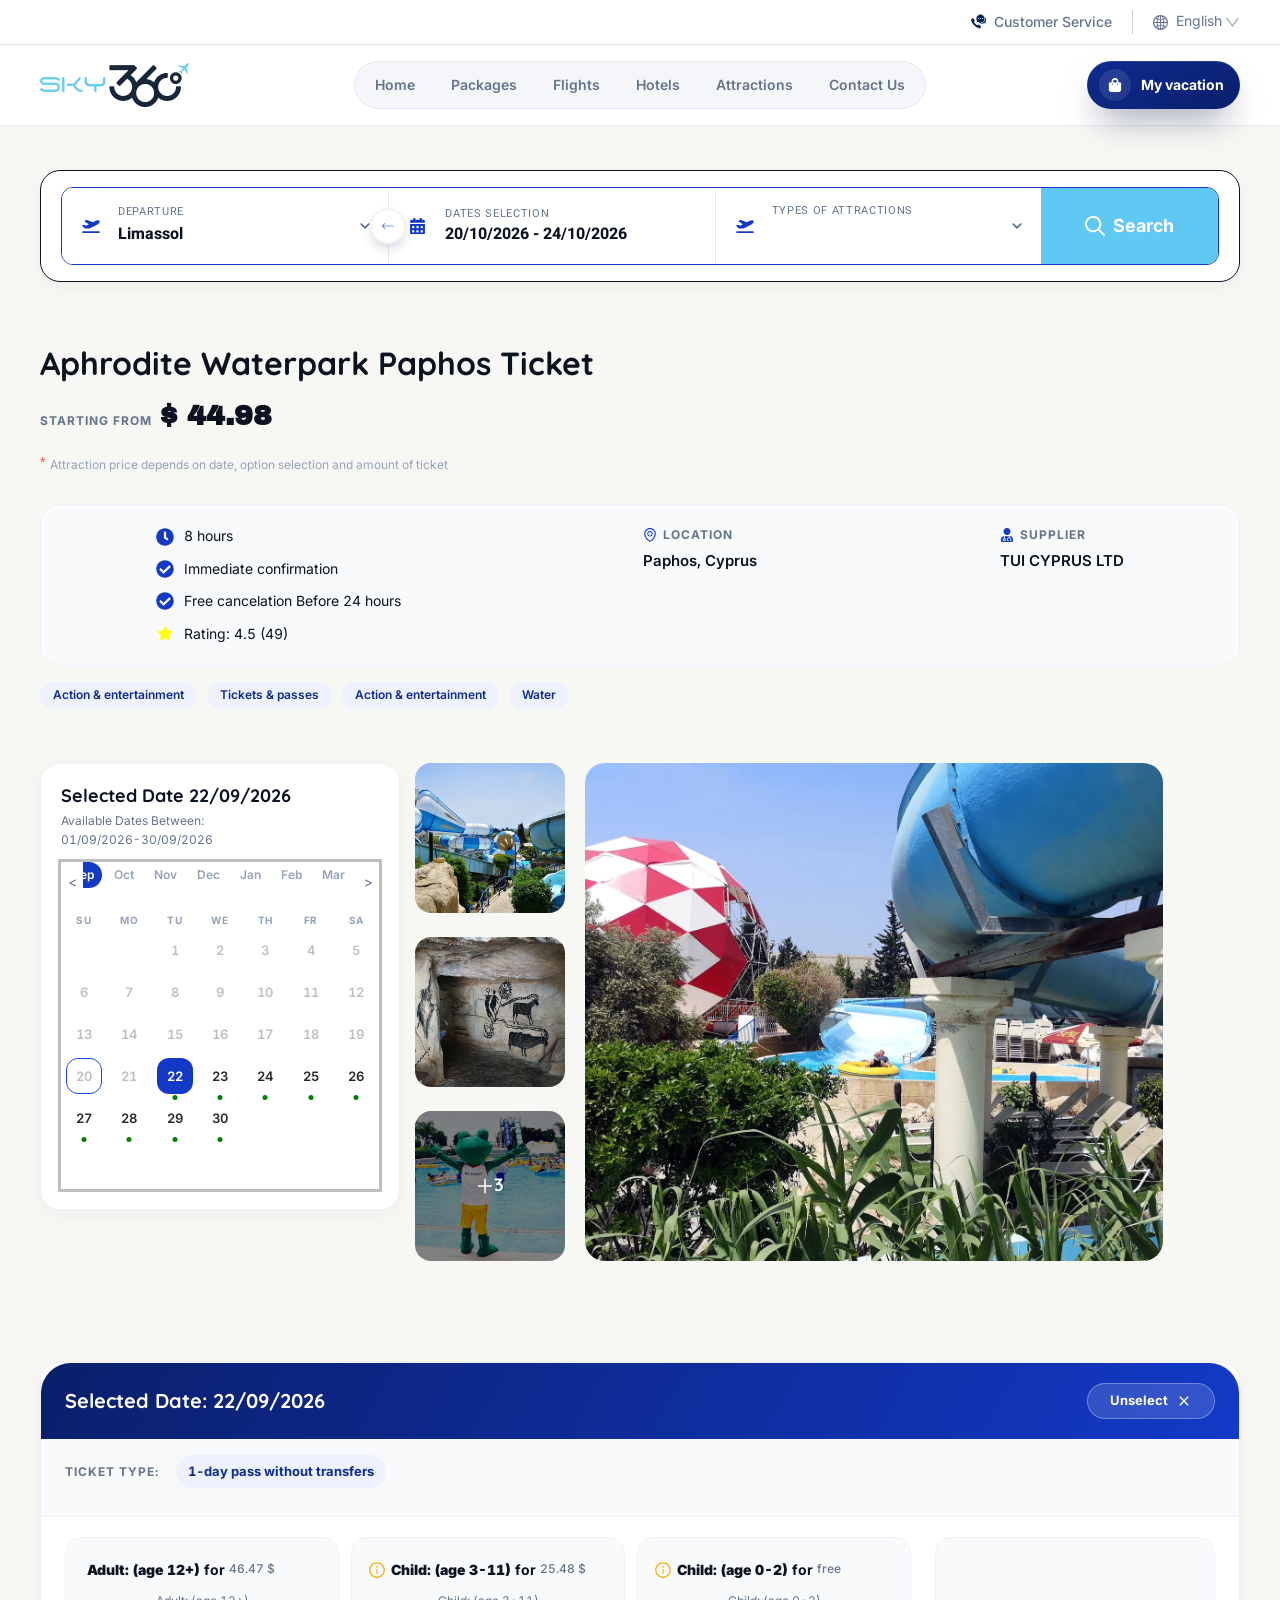
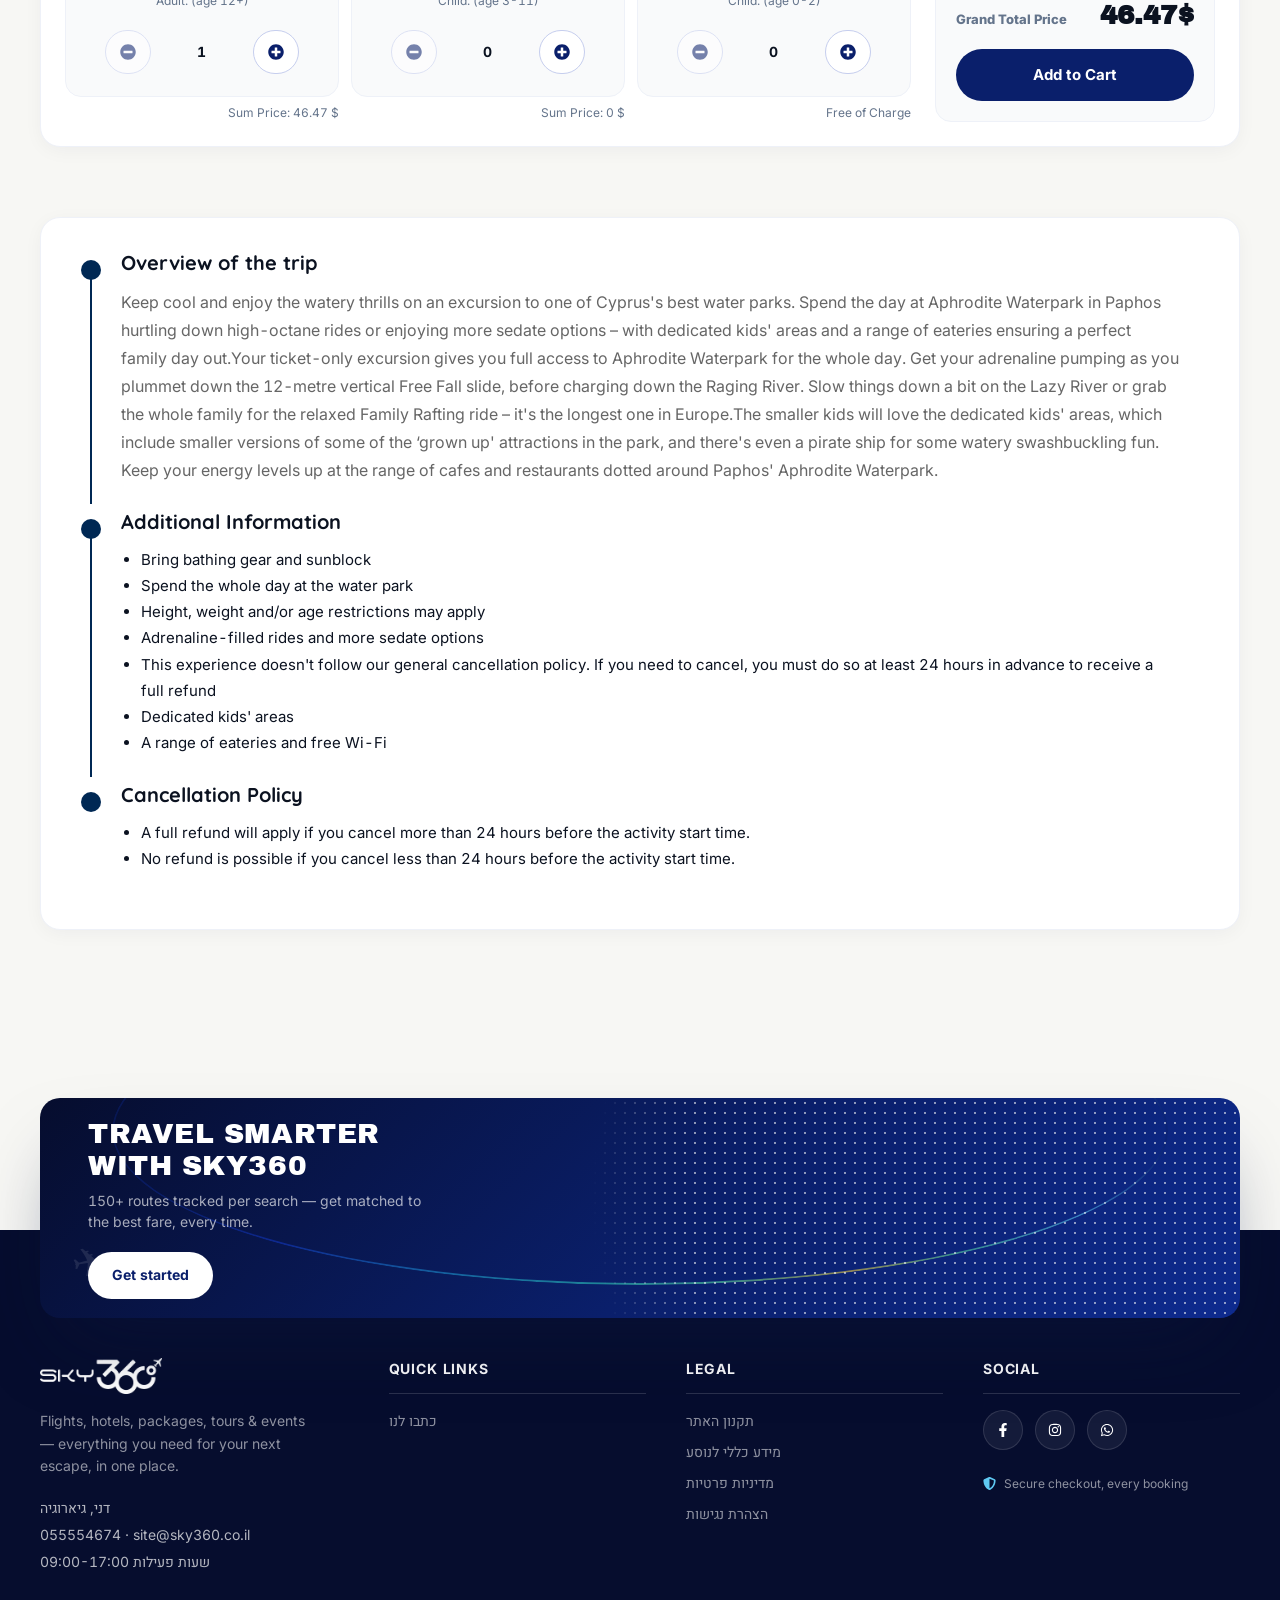
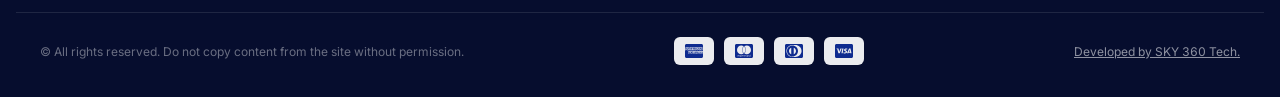
==== commit f330e59c: "Self-host photos, real hotel images via Sky360 hotel API, fix destinations, drop floating showcase n" ====
--- a/attraction.html
+++ b/attraction.html
@@ -42,7 +42,7 @@
 </head>
   <body data-showcase="1" data-vpfsize="0" data-vplspacing="0" data-vpwspacing="0" data-vpimgalt="0"><nav id="vplugin-top-hidden-link"></nav>
     
-    <div id="root"><div class="App direction-ltr b2c-sky360 is-concept-demo" id="App" dir="ltr"><div id="ShoppingCart" class="shopping_cart  concept-cart-drawer"><div class="header header-closed"><svg xmlns="http://www.w3.org/2000/svg" id="Capa_1" enable-background="new 0 0 512 512" height="512" viewBox="0 0 512 512" width="512" class="shopping-cart-svg"><path d="m83.191 496.616c-.104 4.043 1.431 7.958 4.254 10.854s6.697 4.53 10.742 4.53h315.627c4.045 0 7.918-1.633 10.741-4.53s4.357-6.811 4.254-10.854l-1.014-39.616h-343.59z"></path><path d="m419.215 121.685c-.208-8.132-6.86-14.616-14.995-14.616h-66.72v-25.569c0-44.939-36.561-81.5-81.5-81.5s-81.5 36.561-81.5 81.5v25.569h-66.72c-8.135 0-14.787 6.484-14.995 14.616l-7.812 305.315h342.055zm-214.715-40.185c0-28.397 23.103-51.5 51.5-51.5s51.5 23.103 51.5 51.5v25.569h-103zm122.186 245.842c-2.859 4.49-7.711 6.944-12.666 6.944-2.758 0-5.546-.759-8.044-2.35l-34.976-22.275v28.757l15.604 15.604c5.858 5.858 5.858 15.355 0 21.213-2.929 2.928-6.769 4.393-10.606 4.393-3.839 0-7.678-1.464-10.606-4.394l-9.392-9.39-9.391 9.391c-5.857 5.858-15.355 5.858-21.213 0s-5.858-15.355 0-21.213l15.604-15.604v-28.757l-34.976 22.275c-2.497 1.591-5.287 2.35-8.044 2.35-4.955 0-9.806-2.454-12.666-6.944-4.45-6.987-2.393-16.259 4.595-20.709l51.091-32.539v-46.562c0-8.284 6.716-15 15-15s15 6.716 15 15v46.562l51.091 32.539c6.987 4.45 9.045 13.721 4.595 20.709z"></path></svg><div>My vacation</div></div></div><button class="bot-fab " aria-label="Chat"><svg stroke="currentColor" fill="currentColor" stroke-width="0" viewBox="0 0 512 512" height="26" width="26" xmlns="http://www.w3.org/2000/svg"><path fill="none" stroke-linecap="round" stroke-miterlimit="10" stroke-width="32" d="M431 320.6c-1-3.6 1.2-8.6 3.3-12.2a33.68 33.68 0 012.1-3.1A162 162 0 00464 215c.3-92.2-77.5-167-173.7-167-83.9 0-153.9 57.1-170.3 132.9a160.7 160.7 0 00-3.7 34.2c0 92.3 74.8 169.1 171 169.1 15.3 0 35.9-4.6 47.2-7.7s22.5-7.2 25.4-8.3a26.44 26.44 0 019.3-1.7 26 26 0 0110.1 2l56.7 20.1a13.52 13.52 0 003.9 1 8 8 0 008-8 12.85 12.85 0 00-.5-2.7z"></path><path fill="none" stroke-linecap="round" stroke-miterlimit="10" stroke-width="32" d="M66.46 232a146.23 146.23 0 006.39 152.67c2.31 3.49 3.61 6.19 3.21 8s-11.93 61.87-11.93 61.87a8 8 0 002.71 7.68A8.17 8.17 0 0072 464a7.26 7.26 0 002.91-.6l56.21-22a15.7 15.7 0 0112 .2c18.94 7.38 39.88 12 60.83 12A159.21 159.21 0 00284 432.11"></path></svg></button><div class="app-wrapper "><div id="Header_dup-layout-wrapper" class="Header_dup"><div class="EDIT-LAYOUT  ONLY-EDIT  "><header class="header-nav " id="header"><div class="header-wrapper"><div class="header-set-3"><div class="header-links header-links-set-3 header-set-3__utility"><div class="customer-support trigger-button"><svg xmlns="http://www.w3.org/2000/svg" width="20px" height="20px" viewBox="0 0 168 156" version="1.1"><g id="#00cbffff"><path fill="var(--primary-color)" opacity="1.00" d=" M 85.98 4.98 C 96.75 -0.27 109.61 -1.07 120.91 2.94 C 133.95 7.35 144.65 18.07 149.12 31.08 C 153.22 42.61 152.38 55.80 146.82 66.71 C 141.27 77.92 130.90 86.61 118.88 90.09 C 105.83 93.99 91.10 91.70 79.92 83.88 C 73.40 86.48 66.87 89.04 60.38 91.71 C 63.09 85.22 65.62 78.66 68.24 72.13 C 59.84 60.33 57.88 44.38 62.78 30.79 C 66.75 19.59 75.26 10.11 85.98 4.98 M 79.16 40.25 C 74.81 41.99 73.94 48.53 77.79 51.27 C 81.48 54.59 87.96 51.83 88.39 46.97 C 89.18 42.18 83.50 37.91 79.16 40.25 M 103.24 40.24 C 98.89 41.94 97.95 48.49 101.80 51.24 C 105.49 54.61 112.02 51.84 112.44 46.95 C 113.20 42.18 107.57 37.93 103.24 40.24 M 127.17 40.29 C 122.91 42.04 122.04 48.49 125.82 51.22 C 129.49 54.62 136.02 51.85 136.48 46.99 C 137.29 42.16 131.51 37.85 127.17 40.29 Z"></path><path fill="var(--primary-color)" opacity="1.00" d=" M 151.56 21.65 C 160.85 28.95 166.64 40.26 168.00 51.92 L 168.00 62.36 C 166.91 69.70 164.31 76.81 160.08 82.93 C 162.93 89.04 164.68 95.66 168.00 101.52 L 168.00 101.89 C 161.34 100.08 155.08 97.07 148.69 94.53 C 140.49 99.81 130.86 103.06 121.04 102.59 C 115.06 102.62 109.39 100.61 103.67 99.17 C 103.59 98.69 103.53 98.21 103.48 97.74 C 125.08 99.88 146.51 85.37 154.23 65.34 C 159.78 51.35 159.05 34.79 151.56 21.65 Z"></path><path fill="var(--primary-color)" opacity="1.00" d=" M 9.69 46.76 C 12.76 44.37 15.73 40.96 19.97 41.05 C 23.08 40.92 26.06 42.58 27.79 45.13 C 32.12 51.21 36.43 57.31 40.71 63.43 C 42.81 66.32 43.24 70.35 41.48 73.51 C 39.36 77.48 37.03 81.33 34.70 85.17 C 44.61 98.70 56.67 110.60 70.07 120.65 C 74.45 118.30 78.55 115.41 83.09 113.38 C 86.91 111.71 90.94 113.69 93.95 116.04 C 99.42 119.95 104.95 123.76 110.39 127.70 C 114.30 130.31 115.67 136.07 113.00 140.03 C 110.22 144.14 106.83 147.82 103.42 151.42 C 101.32 153.73 98.53 156.30 95.12 155.47 C 73.31 150.80 54.06 138.08 38.00 122.99 C 20.39 105.95 5.34 84.92 0.00 60.65 L 0.00 56.95 C 2.28 52.78 6.25 49.92 9.69 46.76 Z"></path></g></svg>Customer Service</div><div class="site-lang  "><span role="img" aria-label="global" class="anticon anticon-global language-selector-globe"><svg viewBox="64 64 896 896" focusable="false" data-icon="global" width="1em" height="1em" fill="currentColor" aria-hidden="true"><path d="M854.4 800.9c.2-.3.5-.6.7-.9C920.6 722.1 960 621.7 960 512s-39.4-210.1-104.8-288c-.2-.3-.5-.5-.7-.8-1.1-1.3-2.1-2.5-3.2-3.7-.4-.5-.8-.9-1.2-1.4l-4.1-4.7-.1-.1c-1.5-1.7-3.1-3.4-4.6-5.1l-.1-.1c-3.2-3.4-6.4-6.8-9.7-10.1l-.1-.1-4.8-4.8-.3-.3c-1.5-1.5-3-2.9-4.5-4.3-.5-.5-1-1-1.6-1.5-1-1-2-1.9-3-2.8-.3-.3-.7-.6-1-1C736.4 109.2 629.5 64 512 64s-224.4 45.2-304.3 119.2c-.3.3-.7.6-1 1-1 .9-2 1.9-3 2.9-.5.5-1 1-1.6 1.5-1.5 1.4-3 2.9-4.5 4.3l-.3.3-4.8 4.8-.1.1c-3.3 3.3-6.5 6.7-9.7 10.1l-.1.1c-1.6 1.7-3.1 3.4-4.6 5.1l-.1.1c-1.4 1.5-2.8 3.1-4.1 4.7-.4.5-.8.9-1.2 1.4-1.1 1.2-2.1 2.5-3.2 3.7-.2.3-.5.5-.7.8C103.4 301.9 64 402.3 64 512s39.4 210.1 104.8 288c.2.3.5.6.7.9l3.1 3.7c.4.5.8.9 1.2 1.4l4.1 4.7c0 .1.1.1.1.2 1.5 1.7 3 3.4 4.6 5l.1.1c3.2 3.4 6.4 6.8 9.6 10.1l.1.1c1.6 1.6 3.1 3.2 4.7 4.7l.3.3c3.3 3.3 6.7 6.5 10.1 9.6 80.1 74 187 119.2 304.5 119.2s224.4-45.2 304.3-119.2a300 300 0 0010-9.6l.3-.3c1.6-1.6 3.2-3.1 4.7-4.7l.1-.1c3.3-3.3 6.5-6.7 9.6-10.1l.1-.1c1.5-1.7 3.1-3.3 4.6-5 0-.1.1-.1.1-.2 1.4-1.5 2.8-3.1 4.1-4.7.4-.5.8-.9 1.2-1.4a99 99 0 003.3-3.7zm4.1-142.6c-13.8 32.6-32 62.8-54.2 90.2a444.07 444.07 0 00-81.5-55.9c11.6-46.9 18.8-98.4 20.7-152.6H887c-3 40.9-12.6 80.6-28.5 118.3zM887 484H743.5c-1.9-54.2-9.1-105.7-20.7-152.6 29.3-15.6 56.6-34.4 81.5-55.9A373.86 373.86 0 01887 484zM658.3 165.5c39.7 16.8 75.8 40 107.6 69.2a394.72 394.72 0 01-59.4 41.8c-15.7-45-35.8-84.1-59.2-115.4 3.7 1.4 7.4 2.9 11 4.4zm-90.6 700.6c-9.2 7.2-18.4 12.7-27.7 16.4V697a389.1 389.1 0 01115.7 26.2c-8.3 24.6-17.9 47.3-29 67.8-17.4 32.4-37.8 58.3-59 75.1zm59-633.1c11 20.6 20.7 43.3 29 67.8A389.1 389.1 0 01540 327V141.6c9.2 3.7 18.5 9.1 27.7 16.4 21.2 16.7 41.6 42.6 59 75zM540 640.9V540h147.5c-1.6 44.2-7.1 87.1-16.3 127.8l-.3 1.2A445.02 445.02 0 00540 640.9zm0-156.9V383.1c45.8-2.8 89.8-12.5 130.9-28.1l.3 1.2c9.2 40.7 14.7 83.5 16.3 127.8H540zm-56 56v100.9c-45.8 2.8-89.8 12.5-130.9 28.1l-.3-1.2c-9.2-40.7-14.7-83.5-16.3-127.8H484zm-147.5-56c1.6-44.2 7.1-87.1 16.3-127.8l.3-1.2c41.1 15.6 85 25.3 130.9 28.1V484H336.5zM484 697v185.4c-9.2-3.7-18.5-9.1-27.7-16.4-21.2-16.7-41.7-42.7-59.1-75.1-11-20.6-20.7-43.3-29-67.8 37.2-14.6 75.9-23.3 115.8-26.1zm0-370a389.1 389.1 0 01-115.7-26.2c8.3-24.6 17.9-47.3 29-67.8 17.4-32.4 37.8-58.4 59.1-75.1 9.2-7.2 18.4-12.7 27.7-16.4V327zM365.7 165.5c3.7-1.5 7.3-3 11-4.4-23.4 31.3-43.5 70.4-59.2 115.4-21-12-40.9-26-59.4-41.8 31.8-29.2 67.9-52.4 107.6-69.2zM165.5 365.7c13.8-32.6 32-62.8 54.2-90.2 24.9 21.5 52.2 40.3 81.5 55.9-11.6 46.9-18.8 98.4-20.7 152.6H137c3-40.9 12.6-80.6 28.5-118.3zM137 540h143.5c1.9 54.2 9.1 105.7 20.7 152.6a444.07 444.07 0 00-81.5 55.9A373.86 373.86 0 01137 540zm228.7 318.5c-39.7-16.8-75.8-40-107.6-69.2 18.5-15.8 38.4-29.7 59.4-41.8 15.7 45 35.8 84.1 59.2 115.4-3.7-1.4-7.4-2.9-11-4.4zm292.6 0c-3.7 1.5-7.3 3-11 4.4 23.4-31.3 43.5-70.4 59.2-115.4 21 12 40.9 26 59.4 41.8a373.81 373.81 0 01-107.6 69.2z"></path></svg></span><div class="ant-select ant-select-borderless language-selector  ant-select-single ant-select-show-arrow"><div class="ant-select-selector"><span class="ant-select-selection-search"><input type="search" autocomplete="off" class="ant-select-selection-search-input" role="combobox" aria-expanded="false" aria-haspopup="listbox" aria-owns="rc_select_0_list" aria-autocomplete="list" aria-controls="rc_select_0_list" aria-activedescendant="rc_select_0_list_0" readonly="" unselectable="on" value="" id="rc_select_0" style="opacity: 0;"></span><span class="ant-select-selection-item" title="English">English</span></div><span class="ant-select-arrow" unselectable="on" aria-hidden="true" style="user-select: none;"><span role="img" aria-label="down" class="anticon anticon-down ant-select-suffix"><svg viewBox="64 64 896 896" focusable="false" data-icon="down" width="1em" height="1em" fill="currentColor" aria-hidden="true"><path d="M884 256h-75c-5.1 0-9.9 2.5-12.9 6.6L512 654.2 227.9 262.6c-3-4.1-7.8-6.6-12.9-6.6h-75c-6.5 0-10.3 7.4-6.5 12.7l352.6 486.1c12.8 17.6 39 17.6 51.7 0l352.6-486.1c3.9-5.3.1-12.7-6.4-12.7z"></path></svg></span></span></div></div></div><div class="header-links header-links-set-3 header-set-3__main"><div class="header-set-3__brand"><a class="bold logo" href="index.html"><img src="/assets/images/sky360/sky360-logo.png" alt="logo"></a></div><nav class="header-set-3__nav" aria-label="main"><a class="false false" href="attraction.html">Home</a><a class="false false" href="attraction.html">Packages</a><a class="false false" href="attraction.html">Flights</a><a class="false false" href="attraction.html">Hotels</a><a class="false false" href="attraction.html">Attractions</a><a class="false false" href="attraction.html">Contact Us</a></nav><div class="header-set-3__account"><button type="button" id="obs-cart-trigger" class="concept-cart-trigger" aria-label="My vacation" aria-expanded="false"><span class="concept-cart-trigger__icon"><svg stroke="currentColor" fill="currentColor" stroke-width="0" viewBox="0 0 448 512" aria-hidden="true" height="1em" width="1em" xmlns="http://www.w3.org/2000/svg"><path d="M352 160v-32C352 57.42 294.579 0 224 0 153.42 0 96 57.42 96 128v32H0v272c0 44.183 35.817 80 80 80h288c44.183 0 80-35.817 80-80V160h-96zm-192-32c0-35.29 28.71-64 64-64s64 28.71 64 64v32H160v-32zm160 120c-13.255 0-24-10.745-24-24s10.745-24 24-24 24 10.745 24 24-10.745 24-24 24zm-192 0c-13.255 0-24-10.745-24-24s10.745-24 24-24 24 10.745 24 24-10.745 24-24 24z"></path></svg></span><span class="concept-cart-trigger__label">My vacation</span></button></div></div></div></div><div class="burger-menu"><div class="menu"><svg stroke="currentColor" fill="none" stroke-width="0" viewBox="0 0 24 24" cursor="pointer" height="37" width="37" xmlns="http://www.w3.org/2000/svg"><path d="M2 6C2 5.44772 2.44772 5 3 5H21C21.5523 5 22 5.44772 22 6C22 6.55228 21.5523 7 21 7H3C2.44772 7 2 6.55228 2 6Z" fill="currentColor"></path><path d="M2 12.0322C2 11.4799 2.44772 11.0322 3 11.0322H21C21.5523 11.0322 22 11.4799 22 12.0322C22 12.5845 21.5523 13.0322 21 13.0322H3C2.44772 13.0322 2 12.5845 2 12.0322Z" fill="currentColor"></path><path d="M3 17.0645C2.44772 17.0645 2 17.5122 2 18.0645C2 18.6167 2.44772 19.0645 3 19.0645H21C21.5523 19.0645 22 18.6167 22 18.0645C22 17.5122 21.5523 17.0645 21 17.0645H3Z" fill="currentColor"></path></svg><a href="index.html"><img src="/assets/images/sky360/sky360-logo.png"></a><span class="shopping-cart-icon-wrapper"><span class="ant-badge"><svg stroke="currentColor" fill="none" stroke-width="0" viewBox="0 0 24 24" cursor="pointer" height="37" width="37" xmlns="http://www.w3.org/2000/svg"><path fill-rule="evenodd" clip-rule="evenodd" d="M5.79166 2H1V4H4.2184L6.9872 16.6776H7V17H20V16.7519L22.1932 7.09095L22.5308 6H6.6552L6.08485 3.38852L5.79166 2ZM19.9869 8H7.092L8.62081 15H18.3978L19.9869 8Z" fill="currentColor"></path><path d="M10 22C11.1046 22 12 21.1046 12 20C12 18.8954 11.1046 18 10 18C8.89543 18 8 18.8954 8 20C8 21.1046 8.89543 22 10 22Z" fill="currentColor"></path><path d="M19 20C19 21.1046 18.1046 22 17 22C15.8954 22 15 21.1046 15 20C15 18.8954 15.8954 18 17 18C18.1046 18 19 18.8954 19 20Z" fill="currentColor"></path></svg></span></span></div></div></header></div></div><div id="AttractionPage-wrapper"><div class="AttractionPage"><div id="attraction-page" class="content-wrapper"><div class="search-wrapper"><div class="attraction-search" id="obs-attr-form"><div class="ant-row ant-row-middle" style="margin-left: -5px; margin-right: -5px; row-gap: 15px;"></div><br><div class="ant-row ant-row-middle" style="margin-left: -5px; margin-right: -5px; row-gap: 30px;"><div id="obs-attr-destination" class="ant-col ant-col-xs-24 ant-col-md-8 ant-col-lg-6" style="padding-left: 5px; padding-right: 5px;"><div class="custom-auto-complete-wrapper"><div class="custom-auto-complete" style="width: 100%;"><div class="departure-header"><span class="placeholder ">Departure</span></div><div class="ant-select ant-select-auto-complete ant-select-single ant-select-allow-clear ant-select-customize-input ant-select-show-search" style="min-width: unset;"><div class="ant-select-selector"><span class="ant-select-selection-search"><div type="search" autocomplete="off" class="ant-select-selection-search-input" role="combobox" aria-expanded="false" aria-haspopup="listbox" aria-owns="rc_select_1_list" aria-autocomplete="list" aria-controls="rc_select_1_list" aria-activedescendant="rc_select_1_list_0" value="" id="rc_select_1">Limassol</div></span><span class="ant-select-selection-placeholder"></span></div></div></div><svg xmlns="http://www.w3.org/2000/svg" width="156pt" height="74pt" viewBox="0 0 156 74" version="1.1" class=""><g id="#00b6e4ff"><path fill="#00b6e4" opacity="1.00" d=" M 35.23 0.00 L 38.61 0.00 C 40.80 1.39 41.60 4.52 39.44 6.34 C 30.52 15.36 21.51 24.30 12.54 33.28 C 58.72 33.11 104.91 33.27 151.09 33.20 C 152.91 33.00 154.52 33.87 156.00 34.82 L 156.00 38.45 C 155.09 40.36 153.06 40.99 151.08 40.80 C 104.90 40.73 58.72 40.88 12.54 40.73 C 21.51 49.70 30.52 58.64 39.44 67.66 C 41.60 69.46 40.71 72.38 38.84 74.00 L 35.27 74.00 C 26.94 66.26 19.18 57.93 11.02 50.01 C 7.37 45.98 2.82 42.69 0.00 37.95 L 0.00 36.04 C 2.68 31.49 7.03 28.32 10.54 24.47 C 18.84 16.38 26.79 7.93 35.23 0.00 Z"></path></g></svg></div></div><div id="obs-attr-dates" class="ant-col ant-col-xs-24 ant-col-md-9 ant-col-lg-6" style="padding-left: 5px; padding-right: 5px;"><div class="custom-range-picker-wrapper "><div class="custom-range-picker"><div class="placeholder">Dates selection</div><div class="input"><div class="selected-dates-text has-dates">20/10/2026 - 24/10/2026</div><svg stroke="currentColor" fill="currentColor" stroke-width="0" viewBox="0 0 512 512" class="clear" height="20" width="20" xmlns="http://www.w3.org/2000/svg"><path d="M256 48C140.559 48 48 140.559 48 256c0 115.436 92.559 208 208 208 115.435 0 208-92.564 208-208 0-115.441-92.564-208-208-208zm104.002 282.881l-29.12 29.117L256 285.117l-74.881 74.881-29.121-29.117L226.881 256l-74.883-74.881 29.121-29.116L256 226.881l74.881-74.878 29.12 29.116L285.119 256l74.883 74.881z"></path></svg></div><div class="ant-picker ant-picker-range custom-range-picker"><div class="ant-picker-input ant-picker-input-active"><input readonly="" placeholder="Start date" size="12" autocomplete="off" value="20/10/2026"></div><div class="ant-picker-range-separator"><span aria-label="to" class="ant-picker-separator"><span role="img" aria-label="swap-right" class="anticon anticon-swap-right"><svg viewBox="0 0 1024 1024" focusable="false" data-icon="swap-right" width="1em" height="1em" fill="currentColor" aria-hidden="true"><path d="M873.1 596.2l-164-208A32 32 0 00684 376h-64.8c-6.7 0-10.4 7.7-6.3 13l144.3 183H152c-4.4 0-8 3.6-8 8v60c0 4.4 3.6 8 8 8h695.9c26.8 0 41.7-30.8 25.2-51.8z"></path></svg></span></span></div><div class="ant-picker-input"><input readonly="" placeholder="End date" size="12" autocomplete="off" value="24/10/2026"></div><div class="ant-picker-active-bar" style="left: 0px; width: 0px; position: absolute;"></div><span class="ant-picker-suffix"><span role="img" aria-label="calendar" class="anticon anticon-calendar"><svg viewBox="64 64 896 896" focusable="false" data-icon="calendar" width="1em" height="1em" fill="currentColor" aria-hidden="true"><path d="M880 184H712v-64c0-4.4-3.6-8-8-8h-56c-4.4 0-8 3.6-8 8v64H384v-64c0-4.4-3.6-8-8-8h-56c-4.4 0-8 3.6-8 8v64H144c-17.7 0-32 14.3-32 32v664c0 17.7 14.3 32 32 32h736c17.7 0 32-14.3 32-32V216c0-17.7-14.3-32-32-32zm-40 656H184V460h656v380zM184 392V256h128v48c0 4.4 3.6 8 8 8h56c4.4 0 8-3.6 8-8v-48h256v48c0 4.4 3.6 8 8 8h56c4.4 0 8-3.6 8-8v-48h128v136H184z"></path></svg></span></span></div></div></div></div><div id="obs-attr-type" class="ant-col ant-col-xs-24 ant-col-md-7 ant-col-lg-5" style="padding-left: 5px; padding-right: 5px;"><div class="custom-auto-complete-wrapper tree-filter-wrapper"><div class="custom-auto-complete" style="width: 100%;"><span class="placeholder">Types of Attractions</span><div class="ant-select ant-cascader ant-select-multiple ant-select-allow-clear ant-select-show-search"><div class="ant-select-selector"><div class="ant-select-selection-overflow"><div class="ant-select-selection-overflow-item ant-select-selection-overflow-item-suffix" style="opacity: 1;"><div class="ant-select-selection-search" style="width: 4px;"><input type="search" autocomplete="off" class="ant-select-selection-search-input" role="combobox" aria-haspopup="listbox" aria-owns="rc_select_2_list" aria-autocomplete="list" aria-controls="rc_select_2_list" readonly="" unselectable="on" value="" id="rc_select_2" style="opacity: 0;"><span class="ant-select-selection-search-mirror" aria-hidden="true">&nbsp;</span></div></div></div><span class="ant-select-selection-placeholder"></span></div></div></div></div></div><div id="obs-attr-search" class="ant-col ant-col-xs-24 ant-col-md-5" style="padding-left: 5px; padding-right: 5px;"><button type="button" class="ant-btn ant-btn-default button-with-arrow btn-style-5 "><span>Search</span><svg xmlns="http://www.w3.org/2000/svg" width="215pt" height="215pt" viewBox="0 0 215 215" version="1.1"><g id="#000000ff"><path fill="#000000" opacity="1.00" d=" M 83.52 0.00 L 92.17 0.00 C 110.41 1.16 128.31 7.83 142.50 19.41 C 160.07 33.46 171.91 54.50 174.57 76.86 C 177.58 99.68 170.80 123.41 156.65 141.51 C 174.98 159.79 193.29 178.11 211.58 196.43 C 215.85 200.33 215.92 207.71 211.70 211.67 C 207.74 215.88 200.37 215.86 196.45 211.60 C 178.16 193.29 159.79 175.04 141.57 156.65 C 128.96 166.30 113.87 172.79 98.04 174.59 C 75.26 177.47 51.51 170.71 33.54 156.44 C 13.64 141.00 1.17 116.67 0.00 91.52 L 0.00 86.32 C 0.26 62.12 11.18 38.33 29.33 22.33 C 44.11 8.91 63.63 1.10 83.52 0.00 M 74.49 22.78 C 58.26 25.93 43.47 35.56 33.86 48.99 C 25.74 60.24 21.34 74.12 21.49 88.00 C 21.50 103.48 27.20 118.89 37.31 130.62 C 47.10 142.18 61.03 150.11 75.94 152.71 C 92.19 155.64 109.52 152.29 123.39 143.30 C 135.60 135.53 145.07 123.60 149.91 109.97 C 155.32 94.88 155.02 77.81 149.03 62.93 C 143.33 48.58 132.38 36.38 118.71 29.19 C 105.31 21.99 89.38 19.77 74.49 22.78 Z"></path></g></svg></button></div></div></div></div><span class="attraction-title-review-wrapper"><div class="attraction-page-title"><span class="description">Aphrodite Waterpark Paphos Ticket</span></div><div class="price-wrapper"><span class="price-per-person"><span>Starting from </span><span class="price">$ 44.98</span></span><div class="disclaimer">Attraction price depends on date, option selection and amount of ticket</div></div><div class="review-wrapper"><ul class="review-type"><li class="duration"><svg stroke="currentColor" fill="currentColor" stroke-width="0" viewBox="0 0 512 512" height="24" width="24" xmlns="http://www.w3.org/2000/svg"><path d="M256,8C119,8,8,119,8,256S119,504,256,504,504,393,504,256,393,8,256,8Zm92.49,313h0l-20,25a16,16,0,0,1-22.49,2.5h0l-67-49.72a40,40,0,0,1-15-31.23V112a16,16,0,0,1,16-16h32a16,16,0,0,1,16,16V256l58,42.5A16,16,0,0,1,348.49,321Z"></path></svg><span>8 hours</span></li><li><svg stroke="currentColor" fill="currentColor" stroke-width="0" viewBox="0 0 512 512" height="24" width="24" xmlns="http://www.w3.org/2000/svg"><path d="M504 256c0 136.967-111.033 248-248 248S8 392.967 8 256 119.033 8 256 8s248 111.033 248 248zM227.314 387.314l184-184c6.248-6.248 6.248-16.379 0-22.627l-22.627-22.627c-6.248-6.249-16.379-6.249-22.628 0L216 308.118l-70.059-70.059c-6.248-6.248-16.379-6.248-22.628 0l-22.627 22.627c-6.248 6.248-6.248 16.379 0 22.627l104 104c6.249 6.249 16.379 6.249 22.628.001z"></path></svg><span class="immediate-confirmation">Immediate confirmation</span></li><li class="free-cancelation"><svg stroke="currentColor" fill="currentColor" stroke-width="0" viewBox="0 0 512 512" height="24" width="24" xmlns="http://www.w3.org/2000/svg"><path d="M504 256c0 136.967-111.033 248-248 248S8 392.967 8 256 119.033 8 256 8s248 111.033 248 248zM227.314 387.314l184-184c6.248-6.248 6.248-16.379 0-22.627l-22.627-22.627c-6.248-6.249-16.379-6.249-22.628 0L216 308.118l-70.059-70.059c-6.248-6.248-16.379-6.248-22.628 0l-22.627 22.627c-6.248 6.248-6.248 16.379 0 22.627l104 104c6.249 6.249 16.379 6.249 22.628.001z"></path></svg>Free cancelation Before 24 hours</li><li><svg stroke="currentColor" fill="currentColor" stroke-width="0" viewBox="0 0 1024 1024" color="yellow" height="1em" width="1em" xmlns="http://www.w3.org/2000/svg" style="color: yellow;"><path d="M908.1 353.1l-253.9-36.9L540.7 86.1c-3.1-6.3-8.2-11.4-14.5-14.5-15.8-7.8-35-1.3-42.9 14.5L369.8 316.2l-253.9 36.9c-7 1-13.4 4.3-18.3 9.3a32.05 32.05 0 0 0 .6 45.3l183.7 179.1-43.4 252.9a31.95 31.95 0 0 0 46.4 33.7L512 754l227.1 119.4c6.2 3.3 13.4 4.4 20.3 3.2 17.4-3 29.1-19.5 26.1-36.9l-43.4-252.9 183.7-179.1c5-4.9 8.3-11.3 9.3-18.3 2.7-17.5-9.5-33.7-27-36.3z"></path></svg>Rating: 4.5 (49)</li></ul><div class="review-type"><span class="title"><span role="img" aria-label="environment" size="24" class="anticon anticon-environment"><svg viewBox="64 64 896 896" focusable="false" data-icon="environment" width="1em" height="1em" fill="currentColor" aria-hidden="true"><path d="M854.6 289.1a362.49 362.49 0 00-79.9-115.7 370.83 370.83 0 00-118.2-77.8C610.7 76.6 562.1 67 512 67c-50.1 0-98.7 9.6-144.5 28.5-44.3 18.3-84 44.5-118.2 77.8A363.6 363.6 0 00169.4 289c-19.5 45-29.4 92.8-29.4 142 0 70.6 16.9 140.9 50.1 208.7 26.7 54.5 64 107.6 111 158.1 80.3 86.2 164.5 138.9 188.4 153a43.9 43.9 0 0022.4 6.1c7.8 0 15.5-2 22.4-6.1 23.9-14.1 108.1-66.8 188.4-153 47-50.4 84.3-103.6 111-158.1C867.1 572 884 501.8 884 431.1c0-49.2-9.9-97-29.4-142zM512 880.2c-65.9-41.9-300-207.8-300-449.1 0-77.9 31.1-151.1 87.6-206.3C356.3 169.5 431.7 139 512 139s155.7 30.5 212.4 85.9C780.9 280 812 353.2 812 431.1c0 241.3-234.1 407.2-300 449.1zm0-617.2c-97.2 0-176 78.8-176 176s78.8 176 176 176 176-78.8 176-176-78.8-176-176-176zm79.2 255.2A111.6 111.6 0 01512 551c-29.9 0-58-11.7-79.2-32.8A111.6 111.6 0 01400 439c0-29.9 11.7-58 32.8-79.2C454 338.6 482.1 327 512 327c29.9 0 58 11.6 79.2 32.8C612.4 381 624 409.1 624 439c0 29.9-11.6 58-32.8 79.2z"></path></svg></span>Location</span><span class="review-text">Paphos, Cyprus</span></div><div class="review-type"><span class="title"><svg stroke="currentColor" fill="currentColor" stroke-width="0" viewBox="0 0 448 512" height="24" width="24" xmlns="http://www.w3.org/2000/svg"><path d="M224 256c70.7 0 128-57.3 128-128S294.7 0 224 0 96 57.3 96 128s57.3 128 128 128zM104 424c0 13.3 10.7 24 24 24s24-10.7 24-24-10.7-24-24-24-24 10.7-24 24zm216-135.4v49c36.5 7.4 64 39.8 64 78.4v41.7c0 7.6-5.4 14.2-12.9 15.7l-32.2 6.4c-4.3.9-8.5-1.9-9.4-6.3l-3.1-15.7c-.9-4.3 1.9-8.6 6.3-9.4l19.3-3.9V416c0-62.8-96-65.1-96 1.9v26.7l19.3 3.9c4.3.9 7.1 5.1 6.3 9.4l-3.1 15.7c-.9 4.3-5.1 7.1-9.4 6.3l-31.2-4.2c-7.9-1.1-13.8-7.8-13.8-15.9V416c0-38.6 27.5-70.9 64-78.4v-45.2c-2.2.7-4.4 1.1-6.6 1.9-18 6.3-37.3 9.8-57.4 9.8s-39.4-3.5-57.4-9.8c-7.4-2.6-14.9-4.2-22.6-5.2v81.6c23.1 6.9 40 28.1 40 53.4 0 30.9-25.1 56-56 56s-56-25.1-56-56c0-25.3 16.9-46.5 40-53.4v-80.4C48.5 301 0 355.8 0 422.4v44.8C0 491.9 20.1 512 44.8 512h358.4c24.7 0 44.8-20.1 44.8-44.8v-44.8c0-72-56.8-130.3-128-133.8z"></path></svg>Supplier</span><span class="review-text"> TUI CYPRUS LTD</span></div></div><div><div class="taxonomies"><span class="ant-tag">Action &amp; entertainment</span><span class="ant-tag">Tickets &amp; passes</span><span class="ant-tag">Action &amp; entertainment</span><span class="ant-tag">Water</span></div></div></span><div class="availability-gallery-wrapper"><div class="availability-checker-wrapper"><div class="spin-loader-on-top large"><div class="availability-checker"><h4 class="ant-typography"><div>Selected Date 22/09/2026</div></h4><div class="date-ranges"><div>Available Dates Between: </div><div>01/09/2026-30/09/2026</div></div><div class="ant-picker-calendar ant-picker-calendar-mini"><div class="header-render-wrapper"><div class="month-selector-row"><span class="prev-month">&lt;</span><div class="custom-date-picker-footer"><li class="selected-month">Sep</li><li class="">Oct</li><li class="">Nov</li><li class="">Dec</li><li class="">Jan</li><li class="">Feb</li><li class="">Mar</li><li class="">Apr</li><li class="">May</li><li class="">Jun</li><li class="">Jul</li><li class="">Aug</li></div><span class="next-month">&gt;</span></div></div><div tabindex="0" class="ant-picker-panel"><div class="ant-picker-date-panel"><div class="ant-picker-body"><table class="ant-picker-content"><thead><tr><th>Su</th><th>Mo</th><th>Tu</th><th>We</th><th>Th</th><th>Fr</th><th>Sa</th></tr></thead><tbody><tr><td title="2026-08-30" class="ant-picker-cell ant-picker-cell-disabled"><div class="ant-picker-cell-inner "><div>30</div></div></td><td title="2026-08-31" class="ant-picker-cell ant-picker-cell-disabled ant-picker-cell-end"><div class="ant-picker-cell-inner "><div>31</div></div></td><td title="2026-09-01" class="ant-picker-cell ant-picker-cell-disabled ant-picker-cell-start ant-picker-cell-in-view"><div class="ant-picker-cell-inner "><div>1</div></div></td><td title="2026-09-02" class="ant-picker-cell ant-picker-cell-disabled ant-picker-cell-in-view"><div class="ant-picker-cell-inner "><div>2</div></div></td><td title="2026-09-03" class="ant-picker-cell ant-picker-cell-disabled ant-picker-cell-in-view"><div class="ant-picker-cell-inner "><div>3</div></div></td><td title="2026-09-04" class="ant-picker-cell ant-picker-cell-disabled ant-picker-cell-in-view"><div class="ant-picker-cell-inner "><div>4</div></div></td><td title="2026-09-05" class="ant-picker-cell ant-picker-cell-disabled ant-picker-cell-in-view"><div class="ant-picker-cell-inner "><div>5</div></div></td></tr><tr><td title="2026-09-06" class="ant-picker-cell ant-picker-cell-disabled ant-picker-cell-in-view"><div class="ant-picker-cell-inner "><div>6</div></div></td><td title="2026-09-07" class="ant-picker-cell ant-picker-cell-disabled ant-picker-cell-in-view"><div class="ant-picker-cell-inner "><div>7</div></div></td><td title="2026-09-08" class="ant-picker-cell ant-picker-cell-disabled ant-picker-cell-in-view"><div class="ant-picker-cell-inner "><div>8</div></div></td><td title="2026-09-09" class="ant-picker-cell ant-picker-cell-disabled ant-picker-cell-in-view"><div class="ant-picker-cell-inner "><div>9</div></div></td><td title="2026-09-10" class="ant-picker-cell ant-picker-cell-disabled ant-picker-cell-in-view"><div class="ant-picker-cell-inner "><div>10</div></div></td><td title="2026-09-11" class="ant-picker-cell ant-picker-cell-disabled ant-picker-cell-in-view"><div class="ant-picker-cell-inner "><div>11</div></div></td><td title="2026-09-12" class="ant-picker-cell ant-picker-cell-disabled ant-picker-cell-in-view"><div class="ant-picker-cell-inner "><div>12</div></div></td></tr><tr><td title="2026-09-13" class="ant-picker-cell ant-picker-cell-disabled ant-picker-cell-in-view"><div class="ant-picker-cell-inner "><div>13</div></div></td><td title="2026-09-14" class="ant-picker-cell ant-picker-cell-disabled ant-picker-cell-in-view"><div class="ant-picker-cell-inner "><div>14</div></div></td><td title="2026-09-15" class="ant-picker-cell ant-picker-cell-disabled ant-picker-cell-in-view"><div class="ant-picker-cell-inner "><div>15</div></div></td><td title="2026-09-16" class="ant-picker-cell ant-picker-cell-disabled ant-picker-cell-in-view"><div class="ant-picker-cell-inner "><div>16</div></div></td><td title="2026-09-17" class="ant-picker-cell ant-picker-cell-disabled ant-picker-cell-in-view"><div class="ant-picker-cell-inner "><div>17</div></div></td><td title="2026-09-18" class="ant-picker-cell ant-picker-cell-disabled ant-picker-cell-in-view"><div class="ant-picker-cell-inner "><div>18</div></div></td><td title="2026-09-19" class="ant-picker-cell ant-picker-cell-disabled ant-picker-cell-in-view"><div class="ant-picker-cell-inner "><div>19</div></div></td></tr><tr><td title="2026-09-20" class="ant-picker-cell ant-picker-cell-disabled ant-picker-cell-in-view ant-picker-cell-today"><div class="ant-picker-cell-inner "><div>20</div></div></td><td title="2026-09-21" class="ant-picker-cell ant-picker-cell-disabled ant-picker-cell-in-view"><div class="ant-picker-cell-inner "><div>21</div></div></td><td title="2026-09-22" class="ant-picker-cell ant-picker-cell-in-view ant-picker-cell-selected"><div class="ant-picker-cell-inner isAvailable"><div>22</div></div></td><td title="2026-09-23" class="ant-picker-cell ant-picker-cell-in-view"><div class="ant-picker-cell-inner isAvailable"><div>23</div></div></td><td title="2026-09-24" class="ant-picker-cell ant-picker-cell-in-view"><div class="ant-picker-cell-inner isAvailable"><div>24</div></div></td><td title="2026-09-25" class="ant-picker-cell ant-picker-cell-in-view"><div class="ant-picker-cell-inner isAvailable"><div>25</div></div></td><td title="2026-09-26" class="ant-picker-cell ant-picker-cell-in-view"><div class="ant-picker-cell-inner isAvailable"><div>26</div></div></td></tr><tr><td title="2026-09-27" class="ant-picker-cell ant-picker-cell-in-view"><div class="ant-picker-cell-inner isAvailable"><div>27</div></div></td><td title="2026-09-28" class="ant-picker-cell ant-picker-cell-in-view"><div class="ant-picker-cell-inner isAvailable"><div>28</div></div></td><td title="2026-09-29" class="ant-picker-cell ant-picker-cell-in-view"><div class="ant-picker-cell-inner isAvailable"><div>29</div></div></td><td title="2026-09-30" class="ant-picker-cell ant-picker-cell-end ant-picker-cell-in-view"><div class="ant-picker-cell-inner isAvailable"><div>30</div></div></td><td title="2026-10-01" class="ant-picker-cell ant-picker-cell-disabled ant-picker-cell-start"><div class="ant-picker-cell-inner "><div>1</div></div></td><td title="2026-10-02" class="ant-picker-cell ant-picker-cell-disabled"><div class="ant-picker-cell-inner "><div>2</div></div></td><td title="2026-10-03" class="ant-picker-cell ant-picker-cell-disabled"><div class="ant-picker-cell-inner "><div>3</div></div></td></tr><tr><td title="2026-10-04" class="ant-picker-cell ant-picker-cell-disabled"><div class="ant-picker-cell-inner "><div>4</div></div></td><td title="2026-10-05" class="ant-picker-cell ant-picker-cell-disabled"><div class="ant-picker-cell-inner "><div>5</div></div></td><td title="2026-10-06" class="ant-picker-cell ant-picker-cell-disabled"><div class="ant-picker-cell-inner "><div>6</div></div></td><td title="2026-10-07" class="ant-picker-cell ant-picker-cell-disabled"><div class="ant-picker-cell-inner "><div>7</div></div></td><td title="2026-10-08" class="ant-picker-cell ant-picker-cell-disabled"><div class="ant-picker-cell-inner "><div>8</div></div></td><td title="2026-10-09" class="ant-picker-cell ant-picker-cell-disabled"><div class="ant-picker-cell-inner "><div>9</div></div></td><td title="2026-10-10" class="ant-picker-cell ant-picker-cell-disabled"><div class="ant-picker-cell-inner "><div>10</div></div></td></tr></tbody></table></div></div></div></div></div></div></div><div class="attraction-gallery"><div class="small-images-container"><div class="small-images"><div class="ant-image"><img class="ant-image-img small-image" src="https://images.holibob.tech/eyJrZXkiOiJwcm9kdWN0SW1hZ2VzLzgxYzhiYjNlLWZjYWYtMTFlYi04MDFmLTA2YjgxYWQ0YzU3OSIsImVkaXRzIjp7InJlc2l6ZSI6eyJmaXQiOiJjb3ZlciIsIndpZHRoIjoxOTIwLCJoZWlnaHQiOjEwODB9fX0="><div class="ant-image-mask"><div class="ant-image-mask-info"><span role="img" aria-label="eye" class="anticon anticon-eye"><svg viewBox="64 64 896 896" focusable="false" data-icon="eye" width="1em" height="1em" fill="currentColor" aria-hidden="true"><path d="M942.2 486.2C847.4 286.5 704.1 186 512 186c-192.2 0-335.4 100.5-430.2 300.3a60.3 60.3 0 000 51.5C176.6 737.5 319.9 838 512 838c192.2 0 335.4-100.5 430.2-300.3 7.7-16.2 7.7-35 0-51.5zM512 766c-161.3 0-279.4-81.8-362.7-254C232.6 339.8 350.7 258 512 258c161.3 0 279.4 81.8 362.7 254C791.5 684.2 673.4 766 512 766zm-4-430c-97.2 0-176 78.8-176 176s78.8 176 176 176 176-78.8 176-176-78.8-176-176-176zm0 288c-61.9 0-112-50.1-112-112s50.1-112 112-112 112 50.1 112 112-50.1 112-112 112z"></path></svg></span>Preview</div></div></div><div class="ant-image"><img class="ant-image-img small-image" src="https://images.holibob.tech/eyJrZXkiOiJwcm9kdWN0SW1hZ2VzLzgxYzhjM2Q4LWZjYWYtMTFlYi04MDFmLTA2YjgxYWQ0YzU3OSIsImVkaXRzIjp7InJlc2l6ZSI6eyJmaXQiOiJjb3ZlciIsIndpZHRoIjoxOTIwLCJoZWlnaHQiOjEwODB9fX0="><div class="ant-image-mask"><div class="ant-image-mask-info"><span role="img" aria-label="eye" class="anticon anticon-eye"><svg viewBox="64 64 896 896" focusable="false" data-icon="eye" width="1em" height="1em" fill="currentColor" aria-hidden="true"><path d="M942.2 486.2C847.4 286.5 704.1 186 512 186c-192.2 0-335.4 100.5-430.2 300.3a60.3 60.3 0 000 51.5C176.6 737.5 319.9 838 512 838c192.2 0 335.4-100.5 430.2-300.3 7.7-16.2 7.7-35 0-51.5zM512 766c-161.3 0-279.4-81.8-362.7-254C232.6 339.8 350.7 258 512 258c161.3 0 279.4 81.8 362.7 254C791.5 684.2 673.4 766 512 766zm-4-430c-97.2 0-176 78.8-176 176s78.8 176 176 176 176-78.8 176-176-78.8-176-176-176zm0 288c-61.9 0-112-50.1-112-112s50.1-112 112-112 112 50.1 112 112-50.1 112-112 112z"></path></svg></span>Preview</div></div></div><div class="small-image-container"><div class="ant-image"><img class="ant-image-img small-image" src="https://images.holibob.tech/eyJrZXkiOiJwcm9kdWN0SW1hZ2VzLzgxYzhhZGEzLWZjYWYtMTFlYi04MDFmLTA2YjgxYWQ0YzU3OSIsImVkaXRzIjp7InJlc2l6ZSI6eyJmaXQiOiJjb3ZlciIsIndpZHRoIjoxOTIwLCJoZWlnaHQiOjEwODB9fX0="><div class="ant-image-mask"><div class="ant-image-mask-info"><span role="img" aria-label="eye" class="anticon anticon-eye"><svg viewBox="64 64 896 896" focusable="false" data-icon="eye" width="1em" height="1em" fill="currentColor" aria-hidden="true"><path d="M942.2 486.2C847.4 286.5 704.1 186 512 186c-192.2 0-335.4 100.5-430.2 300.3a60.3 60.3 0 000 51.5C176.6 737.5 319.9 838 512 838c192.2 0 335.4-100.5 430.2-300.3 7.7-16.2 7.7-35 0-51.5zM512 766c-161.3 0-279.4-81.8-362.7-254C232.6 339.8 350.7 258 512 258c161.3 0 279.4 81.8 362.7 254C791.5 684.2 673.4 766 512 766zm-4-430c-97.2 0-176 78.8-176 176s78.8 176 176 176 176-78.8 176-176-78.8-176-176-176zm0 288c-61.9 0-112-50.1-112-112s50.1-112 112-112 112 50.1 112 112-50.1 112-112 112z"></path></svg></span>Preview</div></div></div><div class="overlay"><span role="img" aria-label="plus" class="anticon anticon-plus"><svg viewBox="64 64 896 896" focusable="false" data-icon="plus" width="1em" height="1em" fill="currentColor" aria-hidden="true"><defs></defs><path d="M482 152h60q8 0 8 8v704q0 8-8 8h-60q-8 0-8-8V160q0-8 8-8z"></path><path d="M176 474h672q8 0 8 8v60q0 8-8 8H176q-8 0-8-8v-60q0-8 8-8z"></path></svg></span> 3</div></div></div></div><div class="main-image"><div class="ant-image"><img class="ant-image-img" src="https://images.holibob.tech/eyJrZXkiOiJwcm9kdWN0SW1hZ2VzLzgxYzhiZTdkLWZjYWYtMTFlYi04MDFmLTA2YjgxYWQ0YzU3OSIsImVkaXRzIjp7InJlc2l6ZSI6eyJmaXQiOiJjb3ZlciIsIndpZHRoIjoxOTIwLCJoZWlnaHQiOjEwODB9fX0="><div class="ant-image-mask"><div class="ant-image-mask-info"><span role="img" aria-label="eye" class="anticon anticon-eye"><svg viewBox="64 64 896 896" focusable="false" data-icon="eye" width="1em" height="1em" fill="currentColor" aria-hidden="true"><path d="M942.2 486.2C847.4 286.5 704.1 186 512 186c-192.2 0-335.4 100.5-430.2 300.3a60.3 60.3 0 000 51.5C176.6 737.5 319.9 838 512 838c192.2 0 335.4-100.5 430.2-300.3 7.7-16.2 7.7-35 0-51.5zM512 766c-161.3 0-279.4-81.8-362.7-254C232.6 339.8 350.7 258 512 258c161.3 0 279.4 81.8 362.7 254C791.5 684.2 673.4 766 512 766zm-4-430c-97.2 0-176 78.8-176 176s78.8 176 176 176 176-78.8 176-176-78.8-176-176-176zm0 288c-61.9 0-112-50.1-112-112s50.1-112 112-112 112 50.1 112 112-50.1 112-112 112z"></path></svg></span>Preview</div></div></div><div class="ant-image"><img class="ant-image-img" src="https://images.holibob.tech/eyJrZXkiOiJwcm9kdWN0SW1hZ2VzLzgxYzhiYjNlLWZjYWYtMTFlYi04MDFmLTA2YjgxYWQ0YzU3OSIsImVkaXRzIjp7InJlc2l6ZSI6eyJmaXQiOiJjb3ZlciIsIndpZHRoIjoxOTIwLCJoZWlnaHQiOjEwODB9fX0="><div class="ant-image-mask"><div class="ant-image-mask-info"><span role="img" aria-label="eye" class="anticon anticon-eye"><svg viewBox="64 64 896 896" focusable="false" data-icon="eye" width="1em" height="1em" fill="currentColor" aria-hidden="true"><path d="M942.2 486.2C847.4 286.5 704.1 186 512 186c-192.2 0-335.4 100.5-430.2 300.3a60.3 60.3 0 000 51.5C176.6 737.5 319.9 838 512 838c192.2 0 335.4-100.5 430.2-300.3 7.7-16.2 7.7-35 0-51.5zM512 766c-161.3 0-279.4-81.8-362.7-254C232.6 339.8 350.7 258 512 258c161.3 0 279.4 81.8 362.7 254C791.5 684.2 673.4 766 512 766zm-4-430c-97.2 0-176 78.8-176 176s78.8 176 176 176 176-78.8 176-176-78.8-176-176-176zm0 288c-61.9 0-112-50.1-112-112s50.1-112 112-112 112 50.1 112 112-50.1 112-112 112z"></path></svg></span>Preview</div></div></div><div class="ant-image"><img class="ant-image-img" src="https://images.holibob.tech/eyJrZXkiOiJwcm9kdWN0SW1hZ2VzLzgxYzhjM2Q4LWZjYWYtMTFlYi04MDFmLTA2YjgxYWQ0YzU3OSIsImVkaXRzIjp7InJlc2l6ZSI6eyJmaXQiOiJjb3ZlciIsIndpZHRoIjoxOTIwLCJoZWlnaHQiOjEwODB9fX0="><div class="ant-image-mask"><div class="ant-image-mask-info"><span role="img" aria-label="eye" class="anticon anticon-eye"><svg viewBox="64 64 896 896" focusable="false" data-icon="eye" width="1em" height="1em" fill="currentColor" aria-hidden="true"><path d="M942.2 486.2C847.4 286.5 704.1 186 512 186c-192.2 0-335.4 100.5-430.2 300.3a60.3 60.3 0 000 51.5C176.6 737.5 319.9 838 512 838c192.2 0 335.4-100.5 430.2-300.3 7.7-16.2 7.7-35 0-51.5zM512 766c-161.3 0-279.4-81.8-362.7-254C232.6 339.8 350.7 258 512 258c161.3 0 279.4 81.8 362.7 254C791.5 684.2 673.4 766 512 766zm-4-430c-97.2 0-176 78.8-176 176s78.8 176 176 176 176-78.8 176-176-78.8-176-176-176zm0 288c-61.9 0-112-50.1-112-112s50.1-112 112-112 112 50.1 112 112-50.1 112-112 112z"></path></svg></span>Preview</div></div></div><div class="ant-image"><img class="ant-image-img" src="https://images.holibob.tech/eyJrZXkiOiJwcm9kdWN0SW1hZ2VzLzgxYzhhZGEzLWZjYWYtMTFlYi04MDFmLTA2YjgxYWQ0YzU3OSIsImVkaXRzIjp7InJlc2l6ZSI6eyJmaXQiOiJjb3ZlciIsIndpZHRoIjoxOTIwLCJoZWlnaHQiOjEwODB9fX0="><div class="ant-image-mask"><div class="ant-image-mask-info"><span role="img" aria-label="eye" class="anticon anticon-eye"><svg viewBox="64 64 896 896" focusable="false" data-icon="eye" width="1em" height="1em" fill="currentColor" aria-hidden="true"><path d="M942.2 486.2C847.4 286.5 704.1 186 512 186c-192.2 0-335.4 100.5-430.2 300.3a60.3 60.3 0 000 51.5C176.6 737.5 319.9 838 512 838c192.2 0 335.4-100.5 430.2-300.3 7.7-16.2 7.7-35 0-51.5zM512 766c-161.3 0-279.4-81.8-362.7-254C232.6 339.8 350.7 258 512 258c161.3 0 279.4 81.8 362.7 254C791.5 684.2 673.4 766 512 766zm-4-430c-97.2 0-176 78.8-176 176s78.8 176 176 176 176-78.8 176-176-78.8-176-176-176zm0 288c-61.9 0-112-50.1-112-112s50.1-112 112-112 112 50.1 112 112-50.1 112-112 112z"></path></svg></span>Preview</div></div></div><div class="ant-image"><img class="ant-image-img" src="https://images.holibob.tech/eyJrZXkiOiJwcm9kdWN0SW1hZ2VzLzgxYzhiNDk3LWZjYWYtMTFlYi04MDFmLTA2YjgxYWQ0YzU3OSIsImVkaXRzIjp7InJlc2l6ZSI6eyJmaXQiOiJjb3ZlciIsIndpZHRoIjoxOTIwLCJoZWlnaHQiOjEwODB9fX0="><div class="ant-image-mask"><div class="ant-image-mask-info"><span role="img" aria-label="eye" class="anticon anticon-eye"><svg viewBox="64 64 896 896" focusable="false" data-icon="eye" width="1em" height="1em" fill="currentColor" aria-hidden="true"><path d="M942.2 486.2C847.4 286.5 704.1 186 512 186c-192.2 0-335.4 100.5-430.2 300.3a60.3 60.3 0 000 51.5C176.6 737.5 319.9 838 512 838c192.2 0 335.4-100.5 430.2-300.3 7.7-16.2 7.7-35 0-51.5zM512 766c-161.3 0-279.4-81.8-362.7-254C232.6 339.8 350.7 258 512 258c161.3 0 279.4 81.8 362.7 254C791.5 684.2 673.4 766 512 766zm-4-430c-97.2 0-176 78.8-176 176s78.8 176 176 176 176-78.8 176-176-78.8-176-176-176zm0 288c-61.9 0-112-50.1-112-112s50.1-112 112-112 112 50.1 112 112-50.1 112-112 112z"></path></svg></span>Preview</div></div></div><div class="ant-image"><img class="ant-image-img" src="https://images.holibob.tech/eyJrZXkiOiJwcm9kdWN0SW1hZ2VzLzgxYzhjMWFhLWZjYWYtMTFlYi04MDFmLTA2YjgxYWQ0YzU3OSIsImVkaXRzIjp7InJlc2l6ZSI6eyJmaXQiOiJjb3ZlciIsIndpZHRoIjoxOTIwLCJoZWlnaHQiOjEwODB9fX0="><div class="ant-image-mask"><div class="ant-image-mask-info"><span role="img" aria-label="eye" class="anticon anticon-eye"><svg viewBox="64 64 896 896" focusable="false" data-icon="eye" width="1em" height="1em" fill="currentColor" aria-hidden="true"><path d="M942.2 486.2C847.4 286.5 704.1 186 512 186c-192.2 0-335.4 100.5-430.2 300.3a60.3 60.3 0 000 51.5C176.6 737.5 319.9 838 512 838c192.2 0 335.4-100.5 430.2-300.3 7.7-16.2 7.7-35 0-51.5zM512 766c-161.3 0-279.4-81.8-362.7-254C232.6 339.8 350.7 258 512 258c161.3 0 279.4 81.8 362.7 254C791.5 684.2 673.4 766 512 766zm-4-430c-97.2 0-176 78.8-176 176s78.8 176 176 176 176-78.8 176-176-78.8-176-176-176zm0 288c-61.9 0-112-50.1-112-112s50.1-112 112-112 112 50.1 112 112-50.1 112-112 112z"></path></svg></span>Preview</div></div></div><div class="ant-image"><img class="ant-image-img" src="https://images.holibob.tech/eyJrZXkiOiJwcm9kdWN0SW1hZ2VzLzgxYzhiODgyLWZjYWYtMTFlYi04MDFmLTA2YjgxYWQ0YzU3OSIsImVkaXRzIjp7InJlc2l6ZSI6eyJmaXQiOiJjb3ZlciIsIndpZHRoIjoxOTIwLCJoZWlnaHQiOjEwODB9fX0="><div class="ant-image-mask"><div class="ant-image-mask-info"><span role="img" aria-label="eye" class="anticon anticon-eye"><svg viewBox="64 64 896 896" focusable="false" data-icon="eye" width="1em" height="1em" fill="currentColor" aria-hidden="true"><path d="M942.2 486.2C847.4 286.5 704.1 186 512 186c-192.2 0-335.4 100.5-430.2 300.3a60.3 60.3 0 000 51.5C176.6 737.5 319.9 838 512 838c192.2 0 335.4-100.5 430.2-300.3 7.7-16.2 7.7-35 0-51.5zM512 766c-161.3 0-279.4-81.8-362.7-254C232.6 339.8 350.7 258 512 258c161.3 0 279.4 81.8 362.7 254C791.5 684.2 673.4 766 512 766zm-4-430c-97.2 0-176 78.8-176 176s78.8 176 176 176 176-78.8 176-176-78.8-176-176-176zm0 288c-61.9 0-112-50.1-112-112s50.1-112 112-112 112 50.1 112 112-50.1 112-112 112z"></path></svg></span>Preview</div></div></div></div></div></div><div class="ant-divider ant-divider-horizontal" role="separator"></div><div class="attraction-options-container"><div class="ant-row container-title-row"><h1><span>Selected Date: 22/09/2026</span></h1><button type="button" class="ant-btn ant-btn-default button-with-arrow btn-style-5  "><span>Unselect</span><svg stroke="currentColor" fill="currentColor" stroke-width="0" viewBox="0 0 512 512" height="24" width="24" xmlns="http://www.w3.org/2000/svg"><path d="M405 136.798L375.202 107 256 226.202 136.798 107 107 136.798 226.202 256 107 375.202 136.798 405 256 285.798 375.202 405 405 375.202 285.798 256z"></path></svg></button></div><div class="section attraction-options-group hasValue"><div class="ant-row" style="margin-left: -12px; margin-right: -12px;"><div class="ant-col text" style="padding-left: 12px; padding-right: 12px;">Ticket Type:</div><div class="ant-col selected-title-value" style="padding-left: 12px; padding-right: 12px;">1-day pass without transfers</div></div><div class="ant-radio-group ant-radio-group-outline"><label class="ant-radio-wrapper ant-radio-wrapper-checked attraction-option selected-title-value"><span class="ant-radio ant-radio-checked"><input type="radio" class="ant-radio-input" value="430df5d9e80a90500ee02b4ee89439f9"><span class="ant-radio-inner"></span></span><span>1-day pass without transfers</span></label></div><div class="ant-divider ant-divider-horizontal" role="separator"></div></div><div class="section price"><div class="quantity-container"><div class="unit-options-wrapper"><div><div class="bordered-box"><div class="ant-row unit-title-row"><span class="unit-type"><b>Adult: (age 12+)</b>for</span>&nbsp;<span class="dynamic-price">46.47 $</span></div><div class="ant-row pax-icon-wrapper"><span>Adult: (age 12+)</span></div><div class="ant-row"></div><div class="ant-row"><div class="controls"><span class="ant-tooltip-disabled-compatible-wrapper" style="display: inline-block; cursor: not-allowed;"><button type="button" class="ant-btn ant-btn-default ant-btn-icon-only" disabled="" style="pointer-events: none;"><svg stroke="currentColor" fill="currentColor" stroke-width="0" viewBox="0 0 512 512" height="1em" width="1em" xmlns="http://www.w3.org/2000/svg"><path d="M256 8C119 8 8 119 8 256s111 248 248 248 248-111 248-248S393 8 256 8zM124 296c-6.6 0-12-5.4-12-12v-56c0-6.6 5.4-12 12-12h264c6.6 0 12 5.4 12 12v56c0 6.6-5.4 12-12 12H124z"></path></svg></button></span><b>1</b><button type="button" class="ant-btn ant-btn-default ant-btn-icon-only"><svg stroke="currentColor" fill="currentColor" stroke-width="0" viewBox="0 0 512 512" height="1em" width="1em" xmlns="http://www.w3.org/2000/svg"><path d="M256 8C119 8 8 119 8 256s111 248 248 248 248-111 248-248S393 8 256 8zm144 276c0 6.6-5.4 12-12 12h-92v92c0 6.6-5.4 12-12 12h-56c-6.6 0-12-5.4-12-12v-92h-92c-6.6 0-12-5.4-12-12v-56c0-6.6 5.4-12 12-12h92v-92c0-6.6 5.4-12 12-12h56c6.6 0 12 5.4 12 12v92h92c6.6 0 12 5.4 12 12v56z"></path></svg></button></div></div></div><div>Sum Price: 46.47 $</div></div><div><div class="bordered-box"><div class="ant-row unit-title-row"><span class="unit-type"><svg stroke="currentColor" fill="currentColor" stroke-width="0" viewBox="0 0 1024 1024" class="hint" height="18" width="18" xmlns="http://www.w3.org/2000/svg"><path d="M512 64C264.6 64 64 264.6 64 512s200.6 448 448 448 448-200.6 448-448S759.4 64 512 64zm0 820c-205.4 0-372-166.6-372-372s166.6-372 372-372 372 166.6 372 372-166.6 372-372 372z"></path><path d="M464 336a48 48 0 1 0 96 0 48 48 0 1 0-96 0zm72 112h-48c-4.4 0-8 3.6-8 8v272c0 4.4 3.6 8 8 8h48c4.4 0 8-3.6 8-8V456c0-4.4-3.6-8-8-8z"></path></svg><b>Child: (age 3-11)</b>for</span>&nbsp;<span class="dynamic-price">25.48 $</span></div><div class="ant-row pax-icon-wrapper"><span>Child: (age 3-11)</span></div><div class="ant-row"></div><div class="ant-row"><div class="controls"><span class="ant-tooltip-disabled-compatible-wrapper" style="display: inline-block; cursor: not-allowed;"><button type="button" class="ant-btn ant-btn-default ant-btn-icon-only" disabled="" style="pointer-events: none;"><svg stroke="currentColor" fill="currentColor" stroke-width="0" viewBox="0 0 512 512" height="1em" width="1em" xmlns="http://www.w3.org/2000/svg"><path d="M256 8C119 8 8 119 8 256s111 248 248 248 248-111 248-248S393 8 256 8zM124 296c-6.6 0-12-5.4-12-12v-56c0-6.6 5.4-12 12-12h264c6.6 0 12 5.4 12 12v56c0 6.6-5.4 12-12 12H124z"></path></svg></button></span><b>0</b><button type="button" class="ant-btn ant-btn-default ant-btn-icon-only"><svg stroke="currentColor" fill="currentColor" stroke-width="0" viewBox="0 0 512 512" height="1em" width="1em" xmlns="http://www.w3.org/2000/svg"><path d="M256 8C119 8 8 119 8 256s111 248 248 248 248-111 248-248S393 8 256 8zm144 276c0 6.6-5.4 12-12 12h-92v92c0 6.6-5.4 12-12 12h-56c-6.6 0-12-5.4-12-12v-92h-92c-6.6 0-12-5.4-12-12v-56c0-6.6 5.4-12 12-12h92v-92c0-6.6 5.4-12 12-12h56c6.6 0 12 5.4 12 12v92h92c6.6 0 12 5.4 12 12v56z"></path></svg></button></div></div></div><div>Sum Price: 0 $</div></div><div><div class="bordered-box"><div class="ant-row unit-title-row"><span class="unit-type"><svg stroke="currentColor" fill="currentColor" stroke-width="0" viewBox="0 0 1024 1024" class="hint" height="18" width="18" xmlns="http://www.w3.org/2000/svg"><path d="M512 64C264.6 64 64 264.6 64 512s200.6 448 448 448 448-200.6 448-448S759.4 64 512 64zm0 820c-205.4 0-372-166.6-372-372s166.6-372 372-372 372 166.6 372 372-166.6 372-372 372z"></path><path d="M464 336a48 48 0 1 0 96 0 48 48 0 1 0-96 0zm72 112h-48c-4.4 0-8 3.6-8 8v272c0 4.4 3.6 8 8 8h48c4.4 0 8-3.6 8-8V456c0-4.4-3.6-8-8-8z"></path></svg><b>Child: (age 0-2)</b>for</span>&nbsp;<span class="dynamic-price">free</span></div><div class="ant-row pax-icon-wrapper"><span>Child: (age 0-2)</span></div><div class="ant-row"></div><div class="ant-row"><div class="controls"><span class="ant-tooltip-disabled-compatible-wrapper" style="display: inline-block; cursor: not-allowed;"><button type="button" class="ant-btn ant-btn-default ant-btn-icon-only" disabled="" style="pointer-events: none;"><svg stroke="currentColor" fill="currentColor" stroke-width="0" viewBox="0 0 512 512" height="1em" width="1em" xmlns="http://www.w3.org/2000/svg"><path d="M256 8C119 8 8 119 8 256s111 248 248 248 248-111 248-248S393 8 256 8zM124 296c-6.6 0-12-5.4-12-12v-56c0-6.6 5.4-12 12-12h264c6.6 0 12 5.4 12 12v56c0 6.6-5.4 12-12 12H124z"></path></svg></button></span><b>0</b><button type="button" class="ant-btn ant-btn-default ant-btn-icon-only"><svg stroke="currentColor" fill="currentColor" stroke-width="0" viewBox="0 0 512 512" height="1em" width="1em" xmlns="http://www.w3.org/2000/svg"><path d="M256 8C119 8 8 119 8 256s111 248 248 248 248-111 248-248S393 8 256 8zm144 276c0 6.6-5.4 12-12 12h-92v92c0 6.6-5.4 12-12 12h-56c-6.6 0-12-5.4-12-12v-92h-92c-6.6 0-12-5.4-12-12v-56c0-6.6 5.4-12 12-12h92v-92c0-6.6 5.4-12 12-12h56c6.6 0 12 5.4 12 12v92h92c6.6 0 12 5.4 12 12v56z"></path></svg></button></div></div></div><div>Free of Charge</div></div></div><div class="ant-row container-submit-price-row"><div class="grand-total-price dynamic-price"><span>Grand Total Price</span><span>46.47$</span></div><button type="button" class="ant-btn ant-btn-default add btn-style-5"><span>Add to Cart</span></button></div></div></div></div><div class="attraction-details"><section class="section"><h2>Overview of the trip</h2><ul><li class="first-el"><span class="line"><div><p>Keep cool and enjoy the watery thrills on an excursion to one of Cyprus's best water parks. Spend the day at Aphrodite Waterpark in Paphos hurtling down high-octane rides or enjoying more sedate options – with dedicated kids' areas and a range of eateries ensuring a perfect family day out.Your ticket-only excursion gives you full access to Aphrodite Waterpark for the whole day. Get your adrenaline pumping as you plummet down the 12-metre vertical Free Fall slide, before charging down the Raging River. Slow things down a bit on the Lazy River or grab the whole family for the relaxed Family Rafting ride – it's the longest one in Europe.The smaller kids will love the dedicated kids' areas, which include smaller versions of some of the ‘grown up' attractions in the park, and there's even a pirate ship for some watery swashbuckling fun. Keep your energy levels up at the range of cafes and restaurants dotted around Paphos' Aphrodite Waterpark.</p></div></span></li></ul></section><section class="section"><h2>Additional Information</h2><ul><li><span class="line">Bring bathing gear and sunblock</span></li><li><span class="line">Spend the whole day at the water park</span></li><li><span class="line">Height, weight and/or age restrictions may apply</span></li><li><span class="line">Adrenaline-filled rides and more sedate options</span></li><li><span class="line">This experience doesn't follow our general cancellation policy. If you need to cancel, you must do so at least 24 hours in advance to receive a full refund</span></li><li><span class="line">Dedicated kids' areas</span></li><li><span class="line">A range of eateries and free Wi-Fi</span></li></ul></section><section class="section"><h2>Cancellation Policy</h2><ul><li><span class="line">A full refund will apply if you cancel more than 24 hours before the activity start time.</span></li><li><span class="line">No refund is possible if you cancel less than 24 hours before the activity start time.</span></li></ul></section></div></div></div></div><div id="Footer-layout-wrapper" class="Footer"><div class="EDIT-LAYOUT  ONLY-EDIT  "><div class="concept-footer-promo content-wrapper"><div class="concept-footer-promo__card"><span class="concept-footer-promo__dots" aria-hidden="true"></span><div class="concept-footer-promo__body"><h4 class="concept-footer-promo__title">Travel smarter with Sky360</h4><p class="concept-footer-promo__text">150+ routes tracked per search — get matched to the best fare, every time.</p><a class="concept-footer-promo__cta" href="packages.html">Get started</a></div><span class="concept-footer-promo__plane" aria-hidden="true">✈</span></div></div><footer class="footer" id="footer"><div class="columns-wrapper"><div class="footer_set-2"><div class="separator-top"></div><div><span class="columns content-wrapper"><div class="column column--brand"><div class="footer-brand"><img class="footer-brand__logo" src="/assets/images/sky360/sky360-logo.png" alt="Tazo Playground"></div><p class="footer-brand__tagline">Flights, hotels, packages, tours &amp; events — everything you need for your next escape, in one place.</p><div class="footer-brand__contact"><p>דני, גיארוגיה</p><p>055554674 · site@sky360.co.il</p><p>שעות פעילות 09:00-17:00</p></div></div><div class="column"><p class="column-header">Quick links</p><a class="column-link" href="contact.html">כתבו לנו</a></div><div class="column"><p class="column-header">Legal</p><a class="column-link" href="#">תקנון האתר</a><a class="column-link" href="#">מידע כללי לנוסע</a><a class="column-link" href="#">מדיניות פרטיות</a><a class="column-link" href="#">הצהרת נגישות</a></div><div class="column column--social"><p class="column-header">Social</p><div class="footer-socials"><a class="footer-social" href="https://www.facebook.com/page/sky360" target="_blank" rel="noreferrer" aria-label="פרגנו לנו בעוקב בפייסבוק" title="פרגנו לנו בעוקב בפייסבוק"><svg stroke="currentColor" fill="currentColor" stroke-width="0" viewBox="0 0 320 512" height="1em" width="1em" xmlns="http://www.w3.org/2000/svg"><path d="M279.14 288l14.22-92.66h-88.91v-60.13c0-25.35 12.42-50.06 52.24-50.06h40.42V6.26S260.43 0 225.36 0c-73.22 0-121.08 44.38-121.08 124.72v70.62H22.89V288h81.39v224h100.17V288z"></path></svg></a><a class="footer-social" href="https://www.facebook.com/page/sky360" target="_blank" rel="noreferrer" aria-label="פרגנו לנו בעוקב באינסטגרם" title="פרגנו לנו בעוקב באינסטגרם"><svg stroke="currentColor" fill="currentColor" stroke-width="0" viewBox="0 0 448 512" height="1em" width="1em" xmlns="http://www.w3.org/2000/svg"><path d="M224.1 141c-63.6 0-114.9 51.3-114.9 114.9s51.3 114.9 114.9 114.9S339 319.5 339 255.9 287.7 141 224.1 141zm0 189.6c-41.1 0-74.7-33.5-74.7-74.7s33.5-74.7 74.7-74.7 74.7 33.5 74.7 74.7-33.6 74.7-74.7 74.7zm146.4-194.3c0 14.9-12 26.8-26.8 26.8-14.9 0-26.8-12-26.8-26.8s12-26.8 26.8-26.8 26.8 12 26.8 26.8zm76.1 27.2c-1.7-35.9-9.9-67.7-36.2-93.9-26.2-26.2-58-34.4-93.9-36.2-37-2.1-147.9-2.1-184.9 0-35.8 1.7-67.6 9.9-93.9 36.1s-34.4 58-36.2 93.9c-2.1 37-2.1 147.9 0 184.9 1.7 35.9 9.9 67.7 36.2 93.9s58 34.4 93.9 36.2c37 2.1 147.9 2.1 184.9 0 35.9-1.7 67.7-9.9 93.9-36.2 26.2-26.2 34.4-58 36.2-93.9 2.1-37 2.1-147.8 0-184.8zM398.8 388c-7.8 19.6-22.9 34.7-42.6 42.6-29.5 11.7-99.5 9-132.1 9s-102.7 2.6-132.1-9c-19.6-7.8-34.7-22.9-42.6-42.6-11.7-29.5-9-99.5-9-132.1s-2.6-102.7 9-132.1c7.8-19.6 22.9-34.7 42.6-42.6 29.5-11.7 99.5-9 132.1-9s102.7-2.6 132.1 9c19.6 7.8 34.7 22.9 42.6 42.6 11.7 29.5 9 99.5 9 132.1s2.7 102.7-9 132.1z"></path></svg></a><a class="footer-social" href="https://wa.me/97255554674" target="_blank" rel="noreferrer" aria-label="Whatsapp" title="Whatsapp"><svg stroke="currentColor" fill="currentColor" stroke-width="0" viewBox="0 0 448 512" height="1em" width="1em" xmlns="http://www.w3.org/2000/svg"><path d="M380.9 97.1C339 55.1 283.2 32 223.9 32c-122.4 0-222 99.6-222 222 0 39.1 10.2 77.3 29.6 111L0 480l117.7-30.9c32.4 17.7 68.9 27 106.1 27h.1c122.3 0 224.1-99.6 224.1-222 0-59.3-25.2-115-67.1-157zm-157 341.6c-33.2 0-65.7-8.9-94-25.7l-6.7-4-69.8 18.3L72 359.2l-4.4-7c-18.5-29.4-28.2-63.3-28.2-98.2 0-101.7 82.8-184.5 184.6-184.5 49.3 0 95.6 19.2 130.4 54.1 34.8 34.9 56.2 81.2 56.1 130.5 0 101.8-84.9 184.6-186.6 184.6zm101.2-138.2c-5.5-2.8-32.8-16.2-37.9-18-5.1-1.9-8.8-2.8-12.5 2.8-3.7 5.6-14.3 18-17.6 21.8-3.2 3.7-6.5 4.2-12 1.4-32.6-16.3-54-29.1-75.5-66-5.7-9.8 5.7-9.1 16.3-30.3 1.8-3.7.9-6.9-.5-9.7-1.4-2.8-12.5-30.1-17.1-41.2-4.5-10.8-9.1-9.3-12.5-9.5-3.2-.2-6.9-.2-10.6-.2-3.7 0-9.7 1.4-14.8 6.9-5.1 5.6-19.4 19-19.4 46.3 0 27.3 19.9 53.7 22.6 57.4 2.8 3.7 39.1 59.7 94.8 83.8 35.2 15.2 49 16.5 66.6 13.9 10.7-1.6 32.8-13.4 37.4-26.4 4.6-13 4.6-24.1 3.2-26.4-1.3-2.5-5-3.9-10.5-6.6z"></path></svg></a></div><p class="footer-secure"><svg stroke="currentColor" fill="currentColor" stroke-width="0" viewBox="0 0 512 512" aria-hidden="true" height="1em" width="1em" xmlns="http://www.w3.org/2000/svg"><path d="M466.5 83.7l-192-80a48.15 48.15 0 0 0-36.9 0l-192 80C27.7 91.1 16 108.6 16 128c0 198.5 114.5 335.7 221.5 380.3 11.8 4.9 25.1 4.9 36.9 0C360.1 472.6 496 349.3 496 128c0-19.4-11.7-36.9-29.5-44.3zM256.1 446.3l-.1-381 175.9 73.3c-3.3 151.4-82.1 261.1-175.8 307.7z"></path></svg> Secure checkout, every booking</p></div></span></div><div class="separator-bottom"></div></div></div><div class="footer-terms content-wrapper"><p class="footer-terms__copy">© All rights reserved. Do not copy content from the site without permission.</p><div class="payments" aria-label="The purchase on the site is secure." title="The purchase on the site is secure."><span class="payment-chip"><svg stroke="currentColor" fill="currentColor" stroke-width="0" viewBox="0 0 576 512" aria-hidden="true" height="1em" width="1em" xmlns="http://www.w3.org/2000/svg"><path d="M325.1 167.8c0-16.4-14.1-18.4-27.4-18.4l-39.1-.3v69.3H275v-25.1h18c18.4 0 14.5 10.3 14.8 25.1h16.6v-13.5c0-9.2-1.5-15.1-11-18.4 7.4-3 11.8-10.7 11.7-18.7zm-29.4 11.3H275v-15.3h21c5.1 0 10.7 1 10.7 7.4 0 6.6-5.3 7.9-11 7.9zM279 268.6h-52.7l-21 22.8-20.5-22.8h-66.5l-.1 69.3h65.4l21.3-23 20.4 23h32.2l.1-23.3c18.9 0 49.3 4.6 49.3-23.3 0-17.3-12.3-22.7-27.9-22.7zm-103.8 54.7h-40.6v-13.8h36.3v-14.1h-36.3v-12.5h41.7l17.9 20.2zm65.8 8.2l-25.3-28.1L241 276zm37.8-31h-21.2v-17.6h21.5c5.6 0 10.2 2.3 10.2 8.4 0 6.4-4.6 9.2-10.5 9.2zm-31.6-136.7v-14.6h-55.5v69.3h55.5v-14.3h-38.9v-13.8h37.8v-14.1h-37.8v-12.5zM576 255.4h-.2zm-194.6 31.9c0-16.4-14.1-18.7-27.1-18.7h-39.4l-.1 69.3h16.6l.1-25.3h17.6c11 0 14.8 2 14.8 13.8l-.1 11.5h16.6l.1-13.8c0-8.9-1.8-15.1-11-18.4 7.7-3.1 11.8-10.8 11.9-18.4zm-29.2 11.2h-20.7v-15.6h21c5.1 0 10.7 1 10.7 7.4 0 6.9-5.4 8.2-11 8.2zm-172.8-80v-69.3h-27.6l-19.7 47-21.7-47H83.3v65.7l-28.1-65.7H30.7L1 218.5h17.9l6.4-15.3h34.5l6.4 15.3H100v-54.2l24 54.2h14.6l24-54.2v54.2zM31.2 188.8l11.2-27.6 11.5 27.6zm477.4 158.9v-4.5c-10.8 5.6-3.9 4.5-156.7 4.5 0-25.2.1-23.9 0-25.2-1.7-.1-3.2-.1-9.4-.1 0 17.9-.1 6.8-.1 25.3h-39.6c0-12.1.1-15.3.1-29.2-10 6-22.8 6.4-34.3 6.2 0 14.7-.1 8.3-.1 23h-48.9c-5.1-5.7-2.7-3.1-15.4-17.4-3.2 3.5-12.8 13.9-16.1 17.4h-82v-92.3h83.1c5 5.6 2.8 3.1 15.5 17.2 3.2-3.5 12.2-13.4 15.7-17.2h58c9.8 0 18 1.9 24.3 5.6v-5.6c54.3 0 64.3-1.4 75.7 5.1v-5.1h78.2v5.2c11.4-6.9 19.6-5.2 64.9-5.2v5c10.3-5.9 16.6-5.2 54.3-5V80c0-26.5-21.5-48-48-48h-480c-26.5 0-48 21.5-48 48v109.8c9.4-21.9 19.7-46 23.1-53.9h39.7c4.3 10.1 1.6 3.7 9 21.1v-21.1h46c2.9 6.2 11.1 24 13.9 30 5.8-13.6 10.1-23.9 12.6-30h103c0-.1 11.5 0 11.6 0 43.7.2 53.6-.8 64.4 5.3v-5.3H363v9.3c7.6-6.1 17.9-9.3 30.7-9.3h27.6c0 .5 1.9.3 2.3.3H456c4.2 9.8 2.6 6 8.8 20.6v-20.6h43.3c4.9 8-1-1.8 11.2 18.4v-18.4h39.9v92h-41.6c-5.4-9-1.4-2.2-13.2-21.9v21.9h-52.8c-6.4-14.8-.1-.3-6.6-15.3h-19c-4.2 10-2.2 5.2-6.4 15.3h-26.8c-12.3 0-22.3-3-29.7-8.9v8.9h-66.5c-.3-13.9-.1-24.8-.1-24.8-1.8-.3-3.4-.2-9.8-.2v25.1H151.2v-11.4c-2.5 5.6-2.7 5.9-5.1 11.4h-29.5c-4-8.9-2.9-6.4-5.1-11.4v11.4H58.6c-4.2-10.1-2.2-5.3-6.4-15.3H33c-4.2 10-2.2 5.2-6.4 15.3H0V432c0 26.5 21.5 48 48 48h480.1c26.5 0 48-21.5 48-48v-90.4c-12.7 8.3-32.7 6.1-67.5 6.1zm36.3-64.5H575v-14.6h-32.9c-12.8 0-23.8 6.6-23.8 20.7 0 33 42.7 12.8 42.7 27.4 0 5.1-4.3 6.4-8.4 6.4h-32l-.1 14.8h32c8.4 0 17.6-1.8 22.5-8.9v-25.8c-10.5-13.8-39.3-1.3-39.3-13.5 0-5.8 4.6-6.5 9.2-6.5zm-57 39.8h-32.2l-.1 14.8h32.2c14.8 0 26.2-5.6 26.2-22 0-33.2-42.9-11.2-42.9-26.3 0-5.6 4.9-6.4 9.2-6.4h30.4v-14.6h-33.2c-12.8 0-23.5 6.6-23.5 20.7 0 33 42.7 12.5 42.7 27.4-.1 5.4-4.7 6.4-8.8 6.4zm-42.2-40.1v-14.3h-55.2l-.1 69.3h55.2l.1-14.3-38.6-.3v-13.8H445v-14.1h-37.8v-12.5zm-56.3-108.1c-.3.2-1.4 2.2-1.4 7.6 0 6 .9 7.7 1.1 7.9.2.1 1.1.5 3.4.5l7.3-16.9c-1.1 0-2.1-.1-3.1-.1-5.6 0-7 .7-7.3 1zm20.4-10.5h-.1zm-16.2-15.2c-23.5 0-34 12-34 35.3 0 22.2 10.2 34 33 34h19.2l6.4-15.3h34.3l6.6 15.3h33.7v-51.9l31.2 51.9h23.6v-69h-16.9v48.1l-29.1-48.1h-25.3v65.4l-27.9-65.4h-24.8l-23.5 54.5h-7.4c-13.3 0-16.1-8.1-16.1-19.9 0-23.8 15.7-20 33.1-19.7v-15.2zm42.1 12.1l11.2 27.6h-22.8zm-101.1-12v69.3h16.9v-69.3z"></path></svg></span><span class="payment-chip"><svg stroke="currentColor" fill="currentColor" stroke-width="0" viewBox="0 0 576 512" aria-hidden="true" height="1em" width="1em" xmlns="http://www.w3.org/2000/svg"><path d="M482.9 410.3c0 6.8-4.6 11.7-11.2 11.7-6.8 0-11.2-5.2-11.2-11.7 0-6.5 4.4-11.7 11.2-11.7 6.6 0 11.2 5.2 11.2 11.7zm-310.8-11.7c-7.1 0-11.2 5.2-11.2 11.7 0 6.5 4.1 11.7 11.2 11.7 6.5 0 10.9-4.9 10.9-11.7-.1-6.5-4.4-11.7-10.9-11.7zm117.5-.3c-5.4 0-8.7 3.5-9.5 8.7h19.1c-.9-5.7-4.4-8.7-9.6-8.7zm107.8.3c-6.8 0-10.9 5.2-10.9 11.7 0 6.5 4.1 11.7 10.9 11.7 6.8 0 11.2-4.9 11.2-11.7 0-6.5-4.4-11.7-11.2-11.7zm105.9 26.1c0 .3.3.5.3 1.1 0 .3-.3.5-.3 1.1-.3.3-.3.5-.5.8-.3.3-.5.5-1.1.5-.3.3-.5.3-1.1.3-.3 0-.5 0-1.1-.3-.3 0-.5-.3-.8-.5-.3-.3-.5-.5-.5-.8-.3-.5-.3-.8-.3-1.1 0-.5 0-.8.3-1.1 0-.5.3-.8.5-1.1.3-.3.5-.3.8-.5.5-.3.8-.3 1.1-.3.5 0 .8 0 1.1.3.5.3.8.3 1.1.5s.2.6.5 1.1zm-2.2 1.4c.5 0 .5-.3.8-.3.3-.3.3-.5.3-.8 0-.3 0-.5-.3-.8-.3 0-.5-.3-1.1-.3h-1.6v3.5h.8V426h.3l1.1 1.4h.8l-1.1-1.3zM576 81v352c0 26.5-21.5 48-48 48H48c-26.5 0-48-21.5-48-48V81c0-26.5 21.5-48 48-48h480c26.5 0 48 21.5 48 48zM64 220.6c0 76.5 62.1 138.5 138.5 138.5 27.2 0 53.9-8.2 76.5-23.1-72.9-59.3-72.4-171.2 0-230.5-22.6-15-49.3-23.1-76.5-23.1-76.4-.1-138.5 62-138.5 138.2zm224 108.8c70.5-55 70.2-162.2 0-217.5-70.2 55.3-70.5 162.6 0 217.5zm-142.3 76.3c0-8.7-5.7-14.4-14.7-14.7-4.6 0-9.5 1.4-12.8 6.5-2.4-4.1-6.5-6.5-12.2-6.5-3.8 0-7.6 1.4-10.6 5.4V392h-8.2v36.7h8.2c0-18.9-2.5-30.2 9-30.2 10.2 0 8.2 10.2 8.2 30.2h7.9c0-18.3-2.5-30.2 9-30.2 10.2 0 8.2 10 8.2 30.2h8.2v-23zm44.9-13.7h-7.9v4.4c-2.7-3.3-6.5-5.4-11.7-5.4-10.3 0-18.2 8.2-18.2 19.3 0 11.2 7.9 19.3 18.2 19.3 5.2 0 9-1.9 11.7-5.4v4.6h7.9V392zm40.5 25.6c0-15-22.9-8.2-22.9-15.2 0-5.7 11.9-4.8 18.5-1.1l3.3-6.5c-9.4-6.1-30.2-6-30.2 8.2 0 14.3 22.9 8.3 22.9 15 0 6.3-13.5 5.8-20.7.8l-3.5 6.3c11.2 7.6 32.6 6 32.6-7.5zm35.4 9.3l-2.2-6.8c-3.8 2.1-12.2 4.4-12.2-4.1v-16.6h13.1V392h-13.1v-11.2h-8.2V392h-7.6v7.3h7.6V416c0 17.6 17.3 14.4 22.6 10.9zm13.3-13.4h27.5c0-16.2-7.4-22.6-17.4-22.6-10.6 0-18.2 7.9-18.2 19.3 0 20.5 22.6 23.9 33.8 14.2l-3.8-6c-7.8 6.4-19.6 5.8-21.9-4.9zm59.1-21.5c-4.6-2-11.6-1.8-15.2 4.4V392h-8.2v36.7h8.2V408c0-11.6 9.5-10.1 12.8-8.4l2.4-7.6zm10.6 18.3c0-11.4 11.6-15.1 20.7-8.4l3.8-6.5c-11.6-9.1-32.7-4.1-32.7 15 0 19.8 22.4 23.8 32.7 15l-3.8-6.5c-9.2 6.5-20.7 2.6-20.7-8.6zm66.7-18.3H408v4.4c-8.3-11-29.9-4.8-29.9 13.9 0 19.2 22.4 24.7 29.9 13.9v4.6h8.2V392zm33.7 0c-2.4-1.2-11-2.9-15.2 4.4V392h-7.9v36.7h7.9V408c0-11 9-10.3 12.8-8.4l2.4-7.6zm40.3-14.9h-7.9v19.3c-8.2-10.9-29.9-5.1-29.9 13.9 0 19.4 22.5 24.6 29.9 13.9v4.6h7.9v-51.7zm7.6-75.1v4.6h.8V302h1.9v-.8h-4.6v.8h1.9zm6.6 123.8c0-.5 0-1.1-.3-1.6-.3-.3-.5-.8-.8-1.1-.3-.3-.8-.5-1.1-.8-.5 0-1.1-.3-1.6-.3-.3 0-.8.3-1.4.3-.5.3-.8.5-1.1.8-.5.3-.8.8-.8 1.1-.3.5-.3 1.1-.3 1.6 0 .3 0 .8.3 1.4 0 .3.3.8.8 1.1.3.3.5.5 1.1.8.5.3 1.1.3 1.4.3.5 0 1.1 0 1.6-.3.3-.3.8-.5 1.1-.8.3-.3.5-.8.8-1.1.3-.6.3-1.1.3-1.4zm3.2-124.7h-1.4l-1.6 3.5-1.6-3.5h-1.4v5.4h.8v-4.1l1.6 3.5h1.1l1.4-3.5v4.1h1.1v-5.4zm4.4-80.5c0-76.2-62.1-138.3-138.5-138.3-27.2 0-53.9 8.2-76.5 23.1 72.1 59.3 73.2 171.5 0 230.5 22.6 15 49.5 23.1 76.5 23.1 76.4.1 138.5-61.9 138.5-138.4z"></path></svg></span><span class="payment-chip"><svg stroke="currentColor" fill="currentColor" stroke-width="0" viewBox="0 0 576 512" aria-hidden="true" height="1em" width="1em" xmlns="http://www.w3.org/2000/svg"><path d="M239.7 79.9c-96.9 0-175.8 78.6-175.8 175.8 0 96.9 78.9 175.8 175.8 175.8 97.2 0 175.8-78.9 175.8-175.8 0-97.2-78.6-175.8-175.8-175.8zm-39.9 279.6c-41.7-15.9-71.4-56.4-71.4-103.8s29.7-87.9 71.4-104.1v207.9zm79.8.3V151.6c41.7 16.2 71.4 56.7 71.4 104.1s-29.7 87.9-71.4 104.1zM528 32H48C21.5 32 0 53.5 0 80v352c0 26.5 21.5 48 48 48h480c26.5 0 48-21.5 48-48V80c0-26.5-21.5-48-48-48zM329.7 448h-90.3c-106.2 0-193.8-85.5-193.8-190.2C45.6 143.2 133.2 64 239.4 64h90.3c105 0 200.7 79.2 200.7 193.8 0 104.7-95.7 190.2-200.7 190.2z"></path></svg></span><span class="payment-chip"><svg stroke="currentColor" fill="currentColor" stroke-width="0" viewBox="0 0 576 512" aria-hidden="true" height="1em" width="1em" xmlns="http://www.w3.org/2000/svg"><path d="M470.1 231.3s7.6 37.2 9.3 45H446c3.3-8.9 16-43.5 16-43.5-.2.3 3.3-9.1 5.3-14.9l2.8 13.4zM576 80v352c0 26.5-21.5 48-48 48H48c-26.5 0-48-21.5-48-48V80c0-26.5 21.5-48 48-48h480c26.5 0 48 21.5 48 48zM152.5 331.2L215.7 176h-42.5l-39.3 106-4.3-21.5-14-71.4c-2.3-9.9-9.4-12.7-18.2-13.1H32.7l-.7 3.1c15.8 4 29.9 9.8 42.2 17.1l35.8 135h42.5zm94.4.2L272.1 176h-40.2l-25.1 155.4h40.1zm139.9-50.8c.2-17.7-10.6-31.2-33.7-42.3-14.1-7.1-22.7-11.9-22.7-19.2.2-6.6 7.3-13.4 23.1-13.4 13.1-.3 22.7 2.8 29.9 5.9l3.6 1.7 5.5-33.6c-7.9-3.1-20.5-6.6-36-6.6-39.7 0-67.6 21.2-67.8 51.4-.3 22.3 20 34.7 35.2 42.2 15.5 7.6 20.8 12.6 20.8 19.3-.2 10.4-12.6 15.2-24.1 15.2-16 0-24.6-2.5-37.7-8.3l-5.3-2.5-5.6 34.9c9.4 4.3 26.8 8.1 44.8 8.3 42.2.1 69.7-20.8 70-53zM528 331.4L495.6 176h-31.1c-9.6 0-16.9 2.8-21 12.9l-59.7 142.5H426s6.9-19.2 8.4-23.3H486c1.2 5.5 4.8 23.3 4.8 23.3H528z"></path></svg></span></div><p class="footer-terms__dev"><a rel="noreferrer" href="https://www.sky360.co.il" target="_blank">Developed by SKY 360 Tech.</a></p></div></footer></div></div><div id="Footer_dup-layout-wrapper" class="Footer_dup"><div class="EDIT-LAYOUT  ONLY-EDIT  "></div></div></div></div></div>
+    <div id="root"><div class="App direction-ltr b2c-sky360 is-concept-demo" id="App" dir="ltr"><div id="ShoppingCart" class="shopping_cart  concept-cart-drawer"><div class="header header-closed"><svg xmlns="http://www.w3.org/2000/svg" id="Capa_1" enable-background="new 0 0 512 512" height="512" viewBox="0 0 512 512" width="512" class="shopping-cart-svg"><path d="m83.191 496.616c-.104 4.043 1.431 7.958 4.254 10.854s6.697 4.53 10.742 4.53h315.627c4.045 0 7.918-1.633 10.741-4.53s4.357-6.811 4.254-10.854l-1.014-39.616h-343.59z"></path><path d="m419.215 121.685c-.208-8.132-6.86-14.616-14.995-14.616h-66.72v-25.569c0-44.939-36.561-81.5-81.5-81.5s-81.5 36.561-81.5 81.5v25.569h-66.72c-8.135 0-14.787 6.484-14.995 14.616l-7.812 305.315h342.055zm-214.715-40.185c0-28.397 23.103-51.5 51.5-51.5s51.5 23.103 51.5 51.5v25.569h-103zm122.186 245.842c-2.859 4.49-7.711 6.944-12.666 6.944-2.758 0-5.546-.759-8.044-2.35l-34.976-22.275v28.757l15.604 15.604c5.858 5.858 5.858 15.355 0 21.213-2.929 2.928-6.769 4.393-10.606 4.393-3.839 0-7.678-1.464-10.606-4.394l-9.392-9.39-9.391 9.391c-5.857 5.858-15.355 5.858-21.213 0s-5.858-15.355 0-21.213l15.604-15.604v-28.757l-34.976 22.275c-2.497 1.591-5.287 2.35-8.044 2.35-4.955 0-9.806-2.454-12.666-6.944-4.45-6.987-2.393-16.259 4.595-20.709l51.091-32.539v-46.562c0-8.284 6.716-15 15-15s15 6.716 15 15v46.562l51.091 32.539c6.987 4.45 9.045 13.721 4.595 20.709z"></path></svg><div>My vacation</div></div></div><button class="bot-fab " aria-label="Chat"><svg stroke="currentColor" fill="currentColor" stroke-width="0" viewBox="0 0 512 512" height="26" width="26" xmlns="http://www.w3.org/2000/svg"><path fill="none" stroke-linecap="round" stroke-miterlimit="10" stroke-width="32" d="M431 320.6c-1-3.6 1.2-8.6 3.3-12.2a33.68 33.68 0 012.1-3.1A162 162 0 00464 215c.3-92.2-77.5-167-173.7-167-83.9 0-153.9 57.1-170.3 132.9a160.7 160.7 0 00-3.7 34.2c0 92.3 74.8 169.1 171 169.1 15.3 0 35.9-4.6 47.2-7.7s22.5-7.2 25.4-8.3a26.44 26.44 0 019.3-1.7 26 26 0 0110.1 2l56.7 20.1a13.52 13.52 0 003.9 1 8 8 0 008-8 12.85 12.85 0 00-.5-2.7z"></path><path fill="none" stroke-linecap="round" stroke-miterlimit="10" stroke-width="32" d="M66.46 232a146.23 146.23 0 006.39 152.67c2.31 3.49 3.61 6.19 3.21 8s-11.93 61.87-11.93 61.87a8 8 0 002.71 7.68A8.17 8.17 0 0072 464a7.26 7.26 0 002.91-.6l56.21-22a15.7 15.7 0 0112 .2c18.94 7.38 39.88 12 60.83 12A159.21 159.21 0 00284 432.11"></path></svg></button><div class="app-wrapper "><div id="Header_dup-layout-wrapper" class="Header_dup"><div class="EDIT-LAYOUT  ONLY-EDIT  "><header class="header-nav " id="header"><div class="header-wrapper"><div class="header-set-3"><div class="header-links header-links-set-3 header-set-3__utility"><div class="customer-support trigger-button"><svg xmlns="http://www.w3.org/2000/svg" width="20px" height="20px" viewBox="0 0 168 156" version="1.1"><g id="#00cbffff"><path fill="var(--primary-color)" opacity="1.00" d=" M 85.98 4.98 C 96.75 -0.27 109.61 -1.07 120.91 2.94 C 133.95 7.35 144.65 18.07 149.12 31.08 C 153.22 42.61 152.38 55.80 146.82 66.71 C 141.27 77.92 130.90 86.61 118.88 90.09 C 105.83 93.99 91.10 91.70 79.92 83.88 C 73.40 86.48 66.87 89.04 60.38 91.71 C 63.09 85.22 65.62 78.66 68.24 72.13 C 59.84 60.33 57.88 44.38 62.78 30.79 C 66.75 19.59 75.26 10.11 85.98 4.98 M 79.16 40.25 C 74.81 41.99 73.94 48.53 77.79 51.27 C 81.48 54.59 87.96 51.83 88.39 46.97 C 89.18 42.18 83.50 37.91 79.16 40.25 M 103.24 40.24 C 98.89 41.94 97.95 48.49 101.80 51.24 C 105.49 54.61 112.02 51.84 112.44 46.95 C 113.20 42.18 107.57 37.93 103.24 40.24 M 127.17 40.29 C 122.91 42.04 122.04 48.49 125.82 51.22 C 129.49 54.62 136.02 51.85 136.48 46.99 C 137.29 42.16 131.51 37.85 127.17 40.29 Z"></path><path fill="var(--primary-color)" opacity="1.00" d=" M 151.56 21.65 C 160.85 28.95 166.64 40.26 168.00 51.92 L 168.00 62.36 C 166.91 69.70 164.31 76.81 160.08 82.93 C 162.93 89.04 164.68 95.66 168.00 101.52 L 168.00 101.89 C 161.34 100.08 155.08 97.07 148.69 94.53 C 140.49 99.81 130.86 103.06 121.04 102.59 C 115.06 102.62 109.39 100.61 103.67 99.17 C 103.59 98.69 103.53 98.21 103.48 97.74 C 125.08 99.88 146.51 85.37 154.23 65.34 C 159.78 51.35 159.05 34.79 151.56 21.65 Z"></path><path fill="var(--primary-color)" opacity="1.00" d=" M 9.69 46.76 C 12.76 44.37 15.73 40.96 19.97 41.05 C 23.08 40.92 26.06 42.58 27.79 45.13 C 32.12 51.21 36.43 57.31 40.71 63.43 C 42.81 66.32 43.24 70.35 41.48 73.51 C 39.36 77.48 37.03 81.33 34.70 85.17 C 44.61 98.70 56.67 110.60 70.07 120.65 C 74.45 118.30 78.55 115.41 83.09 113.38 C 86.91 111.71 90.94 113.69 93.95 116.04 C 99.42 119.95 104.95 123.76 110.39 127.70 C 114.30 130.31 115.67 136.07 113.00 140.03 C 110.22 144.14 106.83 147.82 103.42 151.42 C 101.32 153.73 98.53 156.30 95.12 155.47 C 73.31 150.80 54.06 138.08 38.00 122.99 C 20.39 105.95 5.34 84.92 0.00 60.65 L 0.00 56.95 C 2.28 52.78 6.25 49.92 9.69 46.76 Z"></path></g></svg>Customer Service</div><div class="site-lang  "><span role="img" aria-label="global" class="anticon anticon-global language-selector-globe"><svg viewBox="64 64 896 896" focusable="false" data-icon="global" width="1em" height="1em" fill="currentColor" aria-hidden="true"><path d="M854.4 800.9c.2-.3.5-.6.7-.9C920.6 722.1 960 621.7 960 512s-39.4-210.1-104.8-288c-.2-.3-.5-.5-.7-.8-1.1-1.3-2.1-2.5-3.2-3.7-.4-.5-.8-.9-1.2-1.4l-4.1-4.7-.1-.1c-1.5-1.7-3.1-3.4-4.6-5.1l-.1-.1c-3.2-3.4-6.4-6.8-9.7-10.1l-.1-.1-4.8-4.8-.3-.3c-1.5-1.5-3-2.9-4.5-4.3-.5-.5-1-1-1.6-1.5-1-1-2-1.9-3-2.8-.3-.3-.7-.6-1-1C736.4 109.2 629.5 64 512 64s-224.4 45.2-304.3 119.2c-.3.3-.7.6-1 1-1 .9-2 1.9-3 2.9-.5.5-1 1-1.6 1.5-1.5 1.4-3 2.9-4.5 4.3l-.3.3-4.8 4.8-.1.1c-3.3 3.3-6.5 6.7-9.7 10.1l-.1.1c-1.6 1.7-3.1 3.4-4.6 5.1l-.1.1c-1.4 1.5-2.8 3.1-4.1 4.7-.4.5-.8.9-1.2 1.4-1.1 1.2-2.1 2.5-3.2 3.7-.2.3-.5.5-.7.8C103.4 301.9 64 402.3 64 512s39.4 210.1 104.8 288c.2.3.5.6.7.9l3.1 3.7c.4.5.8.9 1.2 1.4l4.1 4.7c0 .1.1.1.1.2 1.5 1.7 3 3.4 4.6 5l.1.1c3.2 3.4 6.4 6.8 9.6 10.1l.1.1c1.6 1.6 3.1 3.2 4.7 4.7l.3.3c3.3 3.3 6.7 6.5 10.1 9.6 80.1 74 187 119.2 304.5 119.2s224.4-45.2 304.3-119.2a300 300 0 0010-9.6l.3-.3c1.6-1.6 3.2-3.1 4.7-4.7l.1-.1c3.3-3.3 6.5-6.7 9.6-10.1l.1-.1c1.5-1.7 3.1-3.3 4.6-5 0-.1.1-.1.1-.2 1.4-1.5 2.8-3.1 4.1-4.7.4-.5.8-.9 1.2-1.4a99 99 0 003.3-3.7zm4.1-142.6c-13.8 32.6-32 62.8-54.2 90.2a444.07 444.07 0 00-81.5-55.9c11.6-46.9 18.8-98.4 20.7-152.6H887c-3 40.9-12.6 80.6-28.5 118.3zM887 484H743.5c-1.9-54.2-9.1-105.7-20.7-152.6 29.3-15.6 56.6-34.4 81.5-55.9A373.86 373.86 0 01887 484zM658.3 165.5c39.7 16.8 75.8 40 107.6 69.2a394.72 394.72 0 01-59.4 41.8c-15.7-45-35.8-84.1-59.2-115.4 3.7 1.4 7.4 2.9 11 4.4zm-90.6 700.6c-9.2 7.2-18.4 12.7-27.7 16.4V697a389.1 389.1 0 01115.7 26.2c-8.3 24.6-17.9 47.3-29 67.8-17.4 32.4-37.8 58.3-59 75.1zm59-633.1c11 20.6 20.7 43.3 29 67.8A389.1 389.1 0 01540 327V141.6c9.2 3.7 18.5 9.1 27.7 16.4 21.2 16.7 41.6 42.6 59 75zM540 640.9V540h147.5c-1.6 44.2-7.1 87.1-16.3 127.8l-.3 1.2A445.02 445.02 0 00540 640.9zm0-156.9V383.1c45.8-2.8 89.8-12.5 130.9-28.1l.3 1.2c9.2 40.7 14.7 83.5 16.3 127.8H540zm-56 56v100.9c-45.8 2.8-89.8 12.5-130.9 28.1l-.3-1.2c-9.2-40.7-14.7-83.5-16.3-127.8H484zm-147.5-56c1.6-44.2 7.1-87.1 16.3-127.8l.3-1.2c41.1 15.6 85 25.3 130.9 28.1V484H336.5zM484 697v185.4c-9.2-3.7-18.5-9.1-27.7-16.4-21.2-16.7-41.7-42.7-59.1-75.1-11-20.6-20.7-43.3-29-67.8 37.2-14.6 75.9-23.3 115.8-26.1zm0-370a389.1 389.1 0 01-115.7-26.2c8.3-24.6 17.9-47.3 29-67.8 17.4-32.4 37.8-58.4 59.1-75.1 9.2-7.2 18.4-12.7 27.7-16.4V327zM365.7 165.5c3.7-1.5 7.3-3 11-4.4-23.4 31.3-43.5 70.4-59.2 115.4-21-12-40.9-26-59.4-41.8 31.8-29.2 67.9-52.4 107.6-69.2zM165.5 365.7c13.8-32.6 32-62.8 54.2-90.2 24.9 21.5 52.2 40.3 81.5 55.9-11.6 46.9-18.8 98.4-20.7 152.6H137c3-40.9 12.6-80.6 28.5-118.3zM137 540h143.5c1.9 54.2 9.1 105.7 20.7 152.6a444.07 444.07 0 00-81.5 55.9A373.86 373.86 0 01137 540zm228.7 318.5c-39.7-16.8-75.8-40-107.6-69.2 18.5-15.8 38.4-29.7 59.4-41.8 15.7 45 35.8 84.1 59.2 115.4-3.7-1.4-7.4-2.9-11-4.4zm292.6 0c-3.7 1.5-7.3 3-11 4.4 23.4-31.3 43.5-70.4 59.2-115.4 21 12 40.9 26 59.4 41.8a373.81 373.81 0 01-107.6 69.2z"></path></svg></span><div class="ant-select ant-select-borderless language-selector  ant-select-single ant-select-show-arrow"><div class="ant-select-selector"><span class="ant-select-selection-search"><input type="search" autocomplete="off" class="ant-select-selection-search-input" role="combobox" aria-expanded="false" aria-haspopup="listbox" aria-owns="rc_select_0_list" aria-autocomplete="list" aria-controls="rc_select_0_list" aria-activedescendant="rc_select_0_list_0" readonly="" unselectable="on" value="" id="rc_select_0" style="opacity: 0;"></span><span class="ant-select-selection-item" title="English">English</span></div><span class="ant-select-arrow" unselectable="on" aria-hidden="true" style="user-select: none;"><span role="img" aria-label="down" class="anticon anticon-down ant-select-suffix"><svg viewBox="64 64 896 896" focusable="false" data-icon="down" width="1em" height="1em" fill="currentColor" aria-hidden="true"><path d="M884 256h-75c-5.1 0-9.9 2.5-12.9 6.6L512 654.2 227.9 262.6c-3-4.1-7.8-6.6-12.9-6.6h-75c-6.5 0-10.3 7.4-6.5 12.7l352.6 486.1c12.8 17.6 39 17.6 51.7 0l352.6-486.1c3.9-5.3.1-12.7-6.4-12.7z"></path></svg></span></span></div></div></div><div class="header-links header-links-set-3 header-set-3__main"><div class="header-set-3__brand"><a class="bold logo" href="index.html"><img src="/assets/images/sky360/sky360-logo.png" alt="logo"></a></div><nav class="header-set-3__nav" aria-label="main"><a class="false false" href="attraction.html">Home</a><a class="false false" href="attraction.html">Packages</a><a class="false false" href="attraction.html">Flights</a><a class="false false" href="attraction.html">Hotels</a><a class="false false" href="attraction.html">Attractions</a><a class="false false" href="attraction.html">Contact Us</a></nav><div class="header-set-3__account"><button type="button" id="obs-cart-trigger" class="concept-cart-trigger" aria-label="My vacation" aria-expanded="false"><span class="concept-cart-trigger__icon"><svg stroke="currentColor" fill="currentColor" stroke-width="0" viewBox="0 0 448 512" aria-hidden="true" height="1em" width="1em" xmlns="http://www.w3.org/2000/svg"><path d="M352 160v-32C352 57.42 294.579 0 224 0 153.42 0 96 57.42 96 128v32H0v272c0 44.183 35.817 80 80 80h288c44.183 0 80-35.817 80-80V160h-96zm-192-32c0-35.29 28.71-64 64-64s64 28.71 64 64v32H160v-32zm160 120c-13.255 0-24-10.745-24-24s10.745-24 24-24 24 10.745 24 24-10.745 24-24 24zm-192 0c-13.255 0-24-10.745-24-24s10.745-24 24-24 24 10.745 24 24-10.745 24-24 24z"></path></svg></span><span class="concept-cart-trigger__label">My vacation</span></button></div></div></div></div><div class="burger-menu"><div class="menu"><svg stroke="currentColor" fill="none" stroke-width="0" viewBox="0 0 24 24" cursor="pointer" height="37" width="37" xmlns="http://www.w3.org/2000/svg"><path d="M2 6C2 5.44772 2.44772 5 3 5H21C21.5523 5 22 5.44772 22 6C22 6.55228 21.5523 7 21 7H3C2.44772 7 2 6.55228 2 6Z" fill="currentColor"></path><path d="M2 12.0322C2 11.4799 2.44772 11.0322 3 11.0322H21C21.5523 11.0322 22 11.4799 22 12.0322C22 12.5845 21.5523 13.0322 21 13.0322H3C2.44772 13.0322 2 12.5845 2 12.0322Z" fill="currentColor"></path><path d="M3 17.0645C2.44772 17.0645 2 17.5122 2 18.0645C2 18.6167 2.44772 19.0645 3 19.0645H21C21.5523 19.0645 22 18.6167 22 18.0645C22 17.5122 21.5523 17.0645 21 17.0645H3Z" fill="currentColor"></path></svg><a href="index.html"><img src="/assets/images/sky360/sky360-logo.png"></a><span class="shopping-cart-icon-wrapper"><span class="ant-badge"><svg stroke="currentColor" fill="none" stroke-width="0" viewBox="0 0 24 24" cursor="pointer" height="37" width="37" xmlns="http://www.w3.org/2000/svg"><path fill-rule="evenodd" clip-rule="evenodd" d="M5.79166 2H1V4H4.2184L6.9872 16.6776H7V17H20V16.7519L22.1932 7.09095L22.5308 6H6.6552L6.08485 3.38852L5.79166 2ZM19.9869 8H7.092L8.62081 15H18.3978L19.9869 8Z" fill="currentColor"></path><path d="M10 22C11.1046 22 12 21.1046 12 20C12 18.8954 11.1046 18 10 18C8.89543 18 8 18.8954 8 20C8 21.1046 8.89543 22 10 22Z" fill="currentColor"></path><path d="M19 20C19 21.1046 18.1046 22 17 22C15.8954 22 15 21.1046 15 20C15 18.8954 15.8954 18 17 18C18.1046 18 19 18.8954 19 20Z" fill="currentColor"></path></svg></span></span></div></div></header></div></div><div id="AttractionPage-wrapper"><div class="AttractionPage"><div id="attraction-page" class="content-wrapper"><div class="search-wrapper"><div class="attraction-search" id="obs-attr-form"><div class="ant-row ant-row-middle" style="margin-left: -5px; margin-right: -5px; row-gap: 15px;"></div><br><div class="ant-row ant-row-middle" style="margin-left: -5px; margin-right: -5px; row-gap: 30px;"><div id="obs-attr-destination" class="ant-col ant-col-xs-24 ant-col-md-8 ant-col-lg-6" style="padding-left: 5px; padding-right: 5px;"><div class="custom-auto-complete-wrapper"><div class="custom-auto-complete" style="width: 100%;"><div class="departure-header"><span class="placeholder ">Departure</span></div><div class="ant-select ant-select-auto-complete ant-select-single ant-select-allow-clear ant-select-customize-input ant-select-show-search" style="min-width: unset;"><div class="ant-select-selector"><span class="ant-select-selection-search"><div type="search" autocomplete="off" class="ant-select-selection-search-input" role="combobox" aria-expanded="false" aria-haspopup="listbox" aria-owns="rc_select_1_list" aria-autocomplete="list" aria-controls="rc_select_1_list" aria-activedescendant="rc_select_1_list_0" value="" id="rc_select_1">Limassol</div></span><span class="ant-select-selection-placeholder"></span></div></div></div><svg xmlns="http://www.w3.org/2000/svg" width="156pt" height="74pt" viewBox="0 0 156 74" version="1.1" class=""><g id="#00b6e4ff"><path fill="#00b6e4" opacity="1.00" d=" M 35.23 0.00 L 38.61 0.00 C 40.80 1.39 41.60 4.52 39.44 6.34 C 30.52 15.36 21.51 24.30 12.54 33.28 C 58.72 33.11 104.91 33.27 151.09 33.20 C 152.91 33.00 154.52 33.87 156.00 34.82 L 156.00 38.45 C 155.09 40.36 153.06 40.99 151.08 40.80 C 104.90 40.73 58.72 40.88 12.54 40.73 C 21.51 49.70 30.52 58.64 39.44 67.66 C 41.60 69.46 40.71 72.38 38.84 74.00 L 35.27 74.00 C 26.94 66.26 19.18 57.93 11.02 50.01 C 7.37 45.98 2.82 42.69 0.00 37.95 L 0.00 36.04 C 2.68 31.49 7.03 28.32 10.54 24.47 C 18.84 16.38 26.79 7.93 35.23 0.00 Z"></path></g></svg></div></div><div id="obs-attr-dates" class="ant-col ant-col-xs-24 ant-col-md-9 ant-col-lg-6" style="padding-left: 5px; padding-right: 5px;"><div class="custom-range-picker-wrapper "><div class="custom-range-picker"><div class="placeholder">Dates selection</div><div class="input"><div class="selected-dates-text has-dates">20/10/2026 - 24/10/2026</div><svg stroke="currentColor" fill="currentColor" stroke-width="0" viewBox="0 0 512 512" class="clear" height="20" width="20" xmlns="http://www.w3.org/2000/svg"><path d="M256 48C140.559 48 48 140.559 48 256c0 115.436 92.559 208 208 208 115.435 0 208-92.564 208-208 0-115.441-92.564-208-208-208zm104.002 282.881l-29.12 29.117L256 285.117l-74.881 74.881-29.121-29.117L226.881 256l-74.883-74.881 29.121-29.116L256 226.881l74.881-74.878 29.12 29.116L285.119 256l74.883 74.881z"></path></svg></div><div class="ant-picker ant-picker-range custom-range-picker"><div class="ant-picker-input ant-picker-input-active"><input readonly="" placeholder="Start date" size="12" autocomplete="off" value="20/10/2026"></div><div class="ant-picker-range-separator"><span aria-label="to" class="ant-picker-separator"><span role="img" aria-label="swap-right" class="anticon anticon-swap-right"><svg viewBox="0 0 1024 1024" focusable="false" data-icon="swap-right" width="1em" height="1em" fill="currentColor" aria-hidden="true"><path d="M873.1 596.2l-164-208A32 32 0 00684 376h-64.8c-6.7 0-10.4 7.7-6.3 13l144.3 183H152c-4.4 0-8 3.6-8 8v60c0 4.4 3.6 8 8 8h695.9c26.8 0 41.7-30.8 25.2-51.8z"></path></svg></span></span></div><div class="ant-picker-input"><input readonly="" placeholder="End date" size="12" autocomplete="off" value="24/10/2026"></div><div class="ant-picker-active-bar" style="left: 0px; width: 0px; position: absolute;"></div><span class="ant-picker-suffix"><span role="img" aria-label="calendar" class="anticon anticon-calendar"><svg viewBox="64 64 896 896" focusable="false" data-icon="calendar" width="1em" height="1em" fill="currentColor" aria-hidden="true"><path d="M880 184H712v-64c0-4.4-3.6-8-8-8h-56c-4.4 0-8 3.6-8 8v64H384v-64c0-4.4-3.6-8-8-8h-56c-4.4 0-8 3.6-8 8v64H144c-17.7 0-32 14.3-32 32v664c0 17.7 14.3 32 32 32h736c17.7 0 32-14.3 32-32V216c0-17.7-14.3-32-32-32zm-40 656H184V460h656v380zM184 392V256h128v48c0 4.4 3.6 8 8 8h56c4.4 0 8-3.6 8-8v-48h256v48c0 4.4 3.6 8 8 8h56c4.4 0 8-3.6 8-8v-48h128v136H184z"></path></svg></span></span></div></div></div></div><div id="obs-attr-type" class="ant-col ant-col-xs-24 ant-col-md-7 ant-col-lg-5" style="padding-left: 5px; padding-right: 5px;"><div class="custom-auto-complete-wrapper tree-filter-wrapper"><div class="custom-auto-complete" style="width: 100%;"><span class="placeholder">Types of Attractions</span><div class="ant-select ant-cascader ant-select-multiple ant-select-allow-clear ant-select-show-search"><div class="ant-select-selector"><div class="ant-select-selection-overflow"><div class="ant-select-selection-overflow-item ant-select-selection-overflow-item-suffix" style="opacity: 1;"><div class="ant-select-selection-search" style="width: 4px;"><input type="search" autocomplete="off" class="ant-select-selection-search-input" role="combobox" aria-haspopup="listbox" aria-owns="rc_select_2_list" aria-autocomplete="list" aria-controls="rc_select_2_list" readonly="" unselectable="on" value="" id="rc_select_2" style="opacity: 0;"><span class="ant-select-selection-search-mirror" aria-hidden="true">&nbsp;</span></div></div></div><span class="ant-select-selection-placeholder"></span></div></div></div></div></div><div id="obs-attr-search" class="ant-col ant-col-xs-24 ant-col-md-5" style="padding-left: 5px; padding-right: 5px;"><button type="button" class="ant-btn ant-btn-default button-with-arrow btn-style-5 "><span>Search</span><svg xmlns="http://www.w3.org/2000/svg" width="215pt" height="215pt" viewBox="0 0 215 215" version="1.1"><g id="#000000ff"><path fill="#000000" opacity="1.00" d=" M 83.52 0.00 L 92.17 0.00 C 110.41 1.16 128.31 7.83 142.50 19.41 C 160.07 33.46 171.91 54.50 174.57 76.86 C 177.58 99.68 170.80 123.41 156.65 141.51 C 174.98 159.79 193.29 178.11 211.58 196.43 C 215.85 200.33 215.92 207.71 211.70 211.67 C 207.74 215.88 200.37 215.86 196.45 211.60 C 178.16 193.29 159.79 175.04 141.57 156.65 C 128.96 166.30 113.87 172.79 98.04 174.59 C 75.26 177.47 51.51 170.71 33.54 156.44 C 13.64 141.00 1.17 116.67 0.00 91.52 L 0.00 86.32 C 0.26 62.12 11.18 38.33 29.33 22.33 C 44.11 8.91 63.63 1.10 83.52 0.00 M 74.49 22.78 C 58.26 25.93 43.47 35.56 33.86 48.99 C 25.74 60.24 21.34 74.12 21.49 88.00 C 21.50 103.48 27.20 118.89 37.31 130.62 C 47.10 142.18 61.03 150.11 75.94 152.71 C 92.19 155.64 109.52 152.29 123.39 143.30 C 135.60 135.53 145.07 123.60 149.91 109.97 C 155.32 94.88 155.02 77.81 149.03 62.93 C 143.33 48.58 132.38 36.38 118.71 29.19 C 105.31 21.99 89.38 19.77 74.49 22.78 Z"></path></g></svg></button></div></div></div></div><span class="attraction-title-review-wrapper"><div class="attraction-page-title"><span class="description">Aphrodite Waterpark Paphos Ticket</span></div><div class="price-wrapper"><span class="price-per-person"><span>Starting from </span><span class="price">$ 44.98</span></span><div class="disclaimer">Attraction price depends on date, option selection and amount of ticket</div></div><div class="review-wrapper"><ul class="review-type"><li class="duration"><svg stroke="currentColor" fill="currentColor" stroke-width="0" viewBox="0 0 512 512" height="24" width="24" xmlns="http://www.w3.org/2000/svg"><path d="M256,8C119,8,8,119,8,256S119,504,256,504,504,393,504,256,393,8,256,8Zm92.49,313h0l-20,25a16,16,0,0,1-22.49,2.5h0l-67-49.72a40,40,0,0,1-15-31.23V112a16,16,0,0,1,16-16h32a16,16,0,0,1,16,16V256l58,42.5A16,16,0,0,1,348.49,321Z"></path></svg><span>8 hours</span></li><li><svg stroke="currentColor" fill="currentColor" stroke-width="0" viewBox="0 0 512 512" height="24" width="24" xmlns="http://www.w3.org/2000/svg"><path d="M504 256c0 136.967-111.033 248-248 248S8 392.967 8 256 119.033 8 256 8s248 111.033 248 248zM227.314 387.314l184-184c6.248-6.248 6.248-16.379 0-22.627l-22.627-22.627c-6.248-6.249-16.379-6.249-22.628 0L216 308.118l-70.059-70.059c-6.248-6.248-16.379-6.248-22.628 0l-22.627 22.627c-6.248 6.248-6.248 16.379 0 22.627l104 104c6.249 6.249 16.379 6.249 22.628.001z"></path></svg><span class="immediate-confirmation">Immediate confirmation</span></li><li class="free-cancelation"><svg stroke="currentColor" fill="currentColor" stroke-width="0" viewBox="0 0 512 512" height="24" width="24" xmlns="http://www.w3.org/2000/svg"><path d="M504 256c0 136.967-111.033 248-248 248S8 392.967 8 256 119.033 8 256 8s248 111.033 248 248zM227.314 387.314l184-184c6.248-6.248 6.248-16.379 0-22.627l-22.627-22.627c-6.248-6.249-16.379-6.249-22.628 0L216 308.118l-70.059-70.059c-6.248-6.248-16.379-6.248-22.628 0l-22.627 22.627c-6.248 6.248-6.248 16.379 0 22.627l104 104c6.249 6.249 16.379 6.249 22.628.001z"></path></svg>Free cancelation Before 24 hours</li><li><svg stroke="currentColor" fill="currentColor" stroke-width="0" viewBox="0 0 1024 1024" color="yellow" height="1em" width="1em" xmlns="http://www.w3.org/2000/svg" style="color: yellow;"><path d="M908.1 353.1l-253.9-36.9L540.7 86.1c-3.1-6.3-8.2-11.4-14.5-14.5-15.8-7.8-35-1.3-42.9 14.5L369.8 316.2l-253.9 36.9c-7 1-13.4 4.3-18.3 9.3a32.05 32.05 0 0 0 .6 45.3l183.7 179.1-43.4 252.9a31.95 31.95 0 0 0 46.4 33.7L512 754l227.1 119.4c6.2 3.3 13.4 4.4 20.3 3.2 17.4-3 29.1-19.5 26.1-36.9l-43.4-252.9 183.7-179.1c5-4.9 8.3-11.3 9.3-18.3 2.7-17.5-9.5-33.7-27-36.3z"></path></svg>Rating: 4.5 (49)</li></ul><div class="review-type"><span class="title"><span role="img" aria-label="environment" size="24" class="anticon anticon-environment"><svg viewBox="64 64 896 896" focusable="false" data-icon="environment" width="1em" height="1em" fill="currentColor" aria-hidden="true"><path d="M854.6 289.1a362.49 362.49 0 00-79.9-115.7 370.83 370.83 0 00-118.2-77.8C610.7 76.6 562.1 67 512 67c-50.1 0-98.7 9.6-144.5 28.5-44.3 18.3-84 44.5-118.2 77.8A363.6 363.6 0 00169.4 289c-19.5 45-29.4 92.8-29.4 142 0 70.6 16.9 140.9 50.1 208.7 26.7 54.5 64 107.6 111 158.1 80.3 86.2 164.5 138.9 188.4 153a43.9 43.9 0 0022.4 6.1c7.8 0 15.5-2 22.4-6.1 23.9-14.1 108.1-66.8 188.4-153 47-50.4 84.3-103.6 111-158.1C867.1 572 884 501.8 884 431.1c0-49.2-9.9-97-29.4-142zM512 880.2c-65.9-41.9-300-207.8-300-449.1 0-77.9 31.1-151.1 87.6-206.3C356.3 169.5 431.7 139 512 139s155.7 30.5 212.4 85.9C780.9 280 812 353.2 812 431.1c0 241.3-234.1 407.2-300 449.1zm0-617.2c-97.2 0-176 78.8-176 176s78.8 176 176 176 176-78.8 176-176-78.8-176-176-176zm79.2 255.2A111.6 111.6 0 01512 551c-29.9 0-58-11.7-79.2-32.8A111.6 111.6 0 01400 439c0-29.9 11.7-58 32.8-79.2C454 338.6 482.1 327 512 327c29.9 0 58 11.6 79.2 32.8C612.4 381 624 409.1 624 439c0 29.9-11.6 58-32.8 79.2z"></path></svg></span>Location</span><span class="review-text">Paphos, Cyprus</span></div><div class="review-type"><span class="title"><svg stroke="currentColor" fill="currentColor" stroke-width="0" viewBox="0 0 448 512" height="24" width="24" xmlns="http://www.w3.org/2000/svg"><path d="M224 256c70.7 0 128-57.3 128-128S294.7 0 224 0 96 57.3 96 128s57.3 128 128 128zM104 424c0 13.3 10.7 24 24 24s24-10.7 24-24-10.7-24-24-24-24 10.7-24 24zm216-135.4v49c36.5 7.4 64 39.8 64 78.4v41.7c0 7.6-5.4 14.2-12.9 15.7l-32.2 6.4c-4.3.9-8.5-1.9-9.4-6.3l-3.1-15.7c-.9-4.3 1.9-8.6 6.3-9.4l19.3-3.9V416c0-62.8-96-65.1-96 1.9v26.7l19.3 3.9c4.3.9 7.1 5.1 6.3 9.4l-3.1 15.7c-.9 4.3-5.1 7.1-9.4 6.3l-31.2-4.2c-7.9-1.1-13.8-7.8-13.8-15.9V416c0-38.6 27.5-70.9 64-78.4v-45.2c-2.2.7-4.4 1.1-6.6 1.9-18 6.3-37.3 9.8-57.4 9.8s-39.4-3.5-57.4-9.8c-7.4-2.6-14.9-4.2-22.6-5.2v81.6c23.1 6.9 40 28.1 40 53.4 0 30.9-25.1 56-56 56s-56-25.1-56-56c0-25.3 16.9-46.5 40-53.4v-80.4C48.5 301 0 355.8 0 422.4v44.8C0 491.9 20.1 512 44.8 512h358.4c24.7 0 44.8-20.1 44.8-44.8v-44.8c0-72-56.8-130.3-128-133.8z"></path></svg>Supplier</span><span class="review-text"> TUI CYPRUS LTD</span></div></div><div><div class="taxonomies"><span class="ant-tag">Action &amp; entertainment</span><span class="ant-tag">Tickets &amp; passes</span><span class="ant-tag">Action &amp; entertainment</span><span class="ant-tag">Water</span></div></div></span><div class="availability-gallery-wrapper"><div class="availability-checker-wrapper"><div class="spin-loader-on-top large"><div class="availability-checker"><h4 class="ant-typography"><div>Selected Date 22/09/2026</div></h4><div class="date-ranges"><div>Available Dates Between: </div><div>01/09/2026-30/09/2026</div></div><div class="ant-picker-calendar ant-picker-calendar-mini"><div class="header-render-wrapper"><div class="month-selector-row"><span class="prev-month">&lt;</span><div class="custom-date-picker-footer"><li class="selected-month">Sep</li><li class="">Oct</li><li class="">Nov</li><li class="">Dec</li><li class="">Jan</li><li class="">Feb</li><li class="">Mar</li><li class="">Apr</li><li class="">May</li><li class="">Jun</li><li class="">Jul</li><li class="">Aug</li></div><span class="next-month">&gt;</span></div></div><div tabindex="0" class="ant-picker-panel"><div class="ant-picker-date-panel"><div class="ant-picker-body"><table class="ant-picker-content"><thead><tr><th>Su</th><th>Mo</th><th>Tu</th><th>We</th><th>Th</th><th>Fr</th><th>Sa</th></tr></thead><tbody><tr><td title="2026-08-30" class="ant-picker-cell ant-picker-cell-disabled"><div class="ant-picker-cell-inner "><div>30</div></div></td><td title="2026-08-31" class="ant-picker-cell ant-picker-cell-disabled ant-picker-cell-end"><div class="ant-picker-cell-inner "><div>31</div></div></td><td title="2026-09-01" class="ant-picker-cell ant-picker-cell-disabled ant-picker-cell-start ant-picker-cell-in-view"><div class="ant-picker-cell-inner "><div>1</div></div></td><td title="2026-09-02" class="ant-picker-cell ant-picker-cell-disabled ant-picker-cell-in-view"><div class="ant-picker-cell-inner "><div>2</div></div></td><td title="2026-09-03" class="ant-picker-cell ant-picker-cell-disabled ant-picker-cell-in-view"><div class="ant-picker-cell-inner "><div>3</div></div></td><td title="2026-09-04" class="ant-picker-cell ant-picker-cell-disabled ant-picker-cell-in-view"><div class="ant-picker-cell-inner "><div>4</div></div></td><td title="2026-09-05" class="ant-picker-cell ant-picker-cell-disabled ant-picker-cell-in-view"><div class="ant-picker-cell-inner "><div>5</div></div></td></tr><tr><td title="2026-09-06" class="ant-picker-cell ant-picker-cell-disabled ant-picker-cell-in-view"><div class="ant-picker-cell-inner "><div>6</div></div></td><td title="2026-09-07" class="ant-picker-cell ant-picker-cell-disabled ant-picker-cell-in-view"><div class="ant-picker-cell-inner "><div>7</div></div></td><td title="2026-09-08" class="ant-picker-cell ant-picker-cell-disabled ant-picker-cell-in-view"><div class="ant-picker-cell-inner "><div>8</div></div></td><td title="2026-09-09" class="ant-picker-cell ant-picker-cell-disabled ant-picker-cell-in-view"><div class="ant-picker-cell-inner "><div>9</div></div></td><td title="2026-09-10" class="ant-picker-cell ant-picker-cell-disabled ant-picker-cell-in-view"><div class="ant-picker-cell-inner "><div>10</div></div></td><td title="2026-09-11" class="ant-picker-cell ant-picker-cell-disabled ant-picker-cell-in-view"><div class="ant-picker-cell-inner "><div>11</div></div></td><td title="2026-09-12" class="ant-picker-cell ant-picker-cell-disabled ant-picker-cell-in-view"><div class="ant-picker-cell-inner "><div>12</div></div></td></tr><tr><td title="2026-09-13" class="ant-picker-cell ant-picker-cell-disabled ant-picker-cell-in-view"><div class="ant-picker-cell-inner "><div>13</div></div></td><td title="2026-09-14" class="ant-picker-cell ant-picker-cell-disabled ant-picker-cell-in-view"><div class="ant-picker-cell-inner "><div>14</div></div></td><td title="2026-09-15" class="ant-picker-cell ant-picker-cell-disabled ant-picker-cell-in-view"><div class="ant-picker-cell-inner "><div>15</div></div></td><td title="2026-09-16" class="ant-picker-cell ant-picker-cell-disabled ant-picker-cell-in-view"><div class="ant-picker-cell-inner "><div>16</div></div></td><td title="2026-09-17" class="ant-picker-cell ant-picker-cell-disabled ant-picker-cell-in-view"><div class="ant-picker-cell-inner "><div>17</div></div></td><td title="2026-09-18" class="ant-picker-cell ant-picker-cell-disabled ant-picker-cell-in-view"><div class="ant-picker-cell-inner "><div>18</div></div></td><td title="2026-09-19" class="ant-picker-cell ant-picker-cell-disabled ant-picker-cell-in-view"><div class="ant-picker-cell-inner "><div>19</div></div></td></tr><tr><td title="2026-09-20" class="ant-picker-cell ant-picker-cell-disabled ant-picker-cell-in-view ant-picker-cell-today"><div class="ant-picker-cell-inner "><div>20</div></div></td><td title="2026-09-21" class="ant-picker-cell ant-picker-cell-disabled ant-picker-cell-in-view"><div class="ant-picker-cell-inner "><div>21</div></div></td><td title="2026-09-22" class="ant-picker-cell ant-picker-cell-in-view ant-picker-cell-selected"><div class="ant-picker-cell-inner isAvailable"><div>22</div></div></td><td title="2026-09-23" class="ant-picker-cell ant-picker-cell-in-view"><div class="ant-picker-cell-inner isAvailable"><div>23</div></div></td><td title="2026-09-24" class="ant-picker-cell ant-picker-cell-in-view"><div class="ant-picker-cell-inner isAvailable"><div>24</div></div></td><td title="2026-09-25" class="ant-picker-cell ant-picker-cell-in-view"><div class="ant-picker-cell-inner isAvailable"><div>25</div></div></td><td title="2026-09-26" class="ant-picker-cell ant-picker-cell-in-view"><div class="ant-picker-cell-inner isAvailable"><div>26</div></div></td></tr><tr><td title="2026-09-27" class="ant-picker-cell ant-picker-cell-in-view"><div class="ant-picker-cell-inner isAvailable"><div>27</div></div></td><td title="2026-09-28" class="ant-picker-cell ant-picker-cell-in-view"><div class="ant-picker-cell-inner isAvailable"><div>28</div></div></td><td title="2026-09-29" class="ant-picker-cell ant-picker-cell-in-view"><div class="ant-picker-cell-inner isAvailable"><div>29</div></div></td><td title="2026-09-30" class="ant-picker-cell ant-picker-cell-end ant-picker-cell-in-view"><div class="ant-picker-cell-inner isAvailable"><div>30</div></div></td><td title="2026-10-01" class="ant-picker-cell ant-picker-cell-disabled ant-picker-cell-start"><div class="ant-picker-cell-inner "><div>1</div></div></td><td title="2026-10-02" class="ant-picker-cell ant-picker-cell-disabled"><div class="ant-picker-cell-inner "><div>2</div></div></td><td title="2026-10-03" class="ant-picker-cell ant-picker-cell-disabled"><div class="ant-picker-cell-inner "><div>3</div></div></td></tr><tr><td title="2026-10-04" class="ant-picker-cell ant-picker-cell-disabled"><div class="ant-picker-cell-inner "><div>4</div></div></td><td title="2026-10-05" class="ant-picker-cell ant-picker-cell-disabled"><div class="ant-picker-cell-inner "><div>5</div></div></td><td title="2026-10-06" class="ant-picker-cell ant-picker-cell-disabled"><div class="ant-picker-cell-inner "><div>6</div></div></td><td title="2026-10-07" class="ant-picker-cell ant-picker-cell-disabled"><div class="ant-picker-cell-inner "><div>7</div></div></td><td title="2026-10-08" class="ant-picker-cell ant-picker-cell-disabled"><div class="ant-picker-cell-inner "><div>8</div></div></td><td title="2026-10-09" class="ant-picker-cell ant-picker-cell-disabled"><div class="ant-picker-cell-inner "><div>9</div></div></td><td title="2026-10-10" class="ant-picker-cell ant-picker-cell-disabled"><div class="ant-picker-cell-inner "><div>10</div></div></td></tr></tbody></table></div></div></div></div></div></div></div><div class="attraction-gallery"><div class="small-images-container"><div class="small-images"><div class="ant-image"><img class="ant-image-img small-image" src="/img/a32c64c74a553215.webp"><div class="ant-image-mask"><div class="ant-image-mask-info"><span role="img" aria-label="eye" class="anticon anticon-eye"><svg viewBox="64 64 896 896" focusable="false" data-icon="eye" width="1em" height="1em" fill="currentColor" aria-hidden="true"><path d="M942.2 486.2C847.4 286.5 704.1 186 512 186c-192.2 0-335.4 100.5-430.2 300.3a60.3 60.3 0 000 51.5C176.6 737.5 319.9 838 512 838c192.2 0 335.4-100.5 430.2-300.3 7.7-16.2 7.7-35 0-51.5zM512 766c-161.3 0-279.4-81.8-362.7-254C232.6 339.8 350.7 258 512 258c161.3 0 279.4 81.8 362.7 254C791.5 684.2 673.4 766 512 766zm-4-430c-97.2 0-176 78.8-176 176s78.8 176 176 176 176-78.8 176-176-78.8-176-176-176zm0 288c-61.9 0-112-50.1-112-112s50.1-112 112-112 112 50.1 112 112-50.1 112-112 112z"></path></svg></span>Preview</div></div></div><div class="ant-image"><img class="ant-image-img small-image" src="/img/f93362c96a8dc48d.webp"><div class="ant-image-mask"><div class="ant-image-mask-info"><span role="img" aria-label="eye" class="anticon anticon-eye"><svg viewBox="64 64 896 896" focusable="false" data-icon="eye" width="1em" height="1em" fill="currentColor" aria-hidden="true"><path d="M942.2 486.2C847.4 286.5 704.1 186 512 186c-192.2 0-335.4 100.5-430.2 300.3a60.3 60.3 0 000 51.5C176.6 737.5 319.9 838 512 838c192.2 0 335.4-100.5 430.2-300.3 7.7-16.2 7.7-35 0-51.5zM512 766c-161.3 0-279.4-81.8-362.7-254C232.6 339.8 350.7 258 512 258c161.3 0 279.4 81.8 362.7 254C791.5 684.2 673.4 766 512 766zm-4-430c-97.2 0-176 78.8-176 176s78.8 176 176 176 176-78.8 176-176-78.8-176-176-176zm0 288c-61.9 0-112-50.1-112-112s50.1-112 112-112 112 50.1 112 112-50.1 112-112 112z"></path></svg></span>Preview</div></div></div><div class="small-image-container"><div class="ant-image"><img class="ant-image-img small-image" src="/img/b046f89da6e6259a.webp"><div class="ant-image-mask"><div class="ant-image-mask-info"><span role="img" aria-label="eye" class="anticon anticon-eye"><svg viewBox="64 64 896 896" focusable="false" data-icon="eye" width="1em" height="1em" fill="currentColor" aria-hidden="true"><path d="M942.2 486.2C847.4 286.5 704.1 186 512 186c-192.2 0-335.4 100.5-430.2 300.3a60.3 60.3 0 000 51.5C176.6 737.5 319.9 838 512 838c192.2 0 335.4-100.5 430.2-300.3 7.7-16.2 7.7-35 0-51.5zM512 766c-161.3 0-279.4-81.8-362.7-254C232.6 339.8 350.7 258 512 258c161.3 0 279.4 81.8 362.7 254C791.5 684.2 673.4 766 512 766zm-4-430c-97.2 0-176 78.8-176 176s78.8 176 176 176 176-78.8 176-176-78.8-176-176-176zm0 288c-61.9 0-112-50.1-112-112s50.1-112 112-112 112 50.1 112 112-50.1 112-112 112z"></path></svg></span>Preview</div></div></div><div class="overlay"><span role="img" aria-label="plus" class="anticon anticon-plus"><svg viewBox="64 64 896 896" focusable="false" data-icon="plus" width="1em" height="1em" fill="currentColor" aria-hidden="true"><defs></defs><path d="M482 152h60q8 0 8 8v704q0 8-8 8h-60q-8 0-8-8V160q0-8 8-8z"></path><path d="M176 474h672q8 0 8 8v60q0 8-8 8H176q-8 0-8-8v-60q0-8 8-8z"></path></svg></span> 3</div></div></div></div><div class="main-image"><div class="ant-image"><img class="ant-image-img" src="/img/e9c900652bd2ef36.webp"><div class="ant-image-mask"><div class="ant-image-mask-info"><span role="img" aria-label="eye" class="anticon anticon-eye"><svg viewBox="64 64 896 896" focusable="false" data-icon="eye" width="1em" height="1em" fill="currentColor" aria-hidden="true"><path d="M942.2 486.2C847.4 286.5 704.1 186 512 186c-192.2 0-335.4 100.5-430.2 300.3a60.3 60.3 0 000 51.5C176.6 737.5 319.9 838 512 838c192.2 0 335.4-100.5 430.2-300.3 7.7-16.2 7.7-35 0-51.5zM512 766c-161.3 0-279.4-81.8-362.7-254C232.6 339.8 350.7 258 512 258c161.3 0 279.4 81.8 362.7 254C791.5 684.2 673.4 766 512 766zm-4-430c-97.2 0-176 78.8-176 176s78.8 176 176 176 176-78.8 176-176-78.8-176-176-176zm0 288c-61.9 0-112-50.1-112-112s50.1-112 112-112 112 50.1 112 112-50.1 112-112 112z"></path></svg></span>Preview</div></div></div><div class="ant-image"><img class="ant-image-img" src="/img/a32c64c74a553215.webp"><div class="ant-image-mask"><div class="ant-image-mask-info"><span role="img" aria-label="eye" class="anticon anticon-eye"><svg viewBox="64 64 896 896" focusable="false" data-icon="eye" width="1em" height="1em" fill="currentColor" aria-hidden="true"><path d="M942.2 486.2C847.4 286.5 704.1 186 512 186c-192.2 0-335.4 100.5-430.2 300.3a60.3 60.3 0 000 51.5C176.6 737.5 319.9 838 512 838c192.2 0 335.4-100.5 430.2-300.3 7.7-16.2 7.7-35 0-51.5zM512 766c-161.3 0-279.4-81.8-362.7-254C232.6 339.8 350.7 258 512 258c161.3 0 279.4 81.8 362.7 254C791.5 684.2 673.4 766 512 766zm-4-430c-97.2 0-176 78.8-176 176s78.8 176 176 176 176-78.8 176-176-78.8-176-176-176zm0 288c-61.9 0-112-50.1-112-112s50.1-112 112-112 112 50.1 112 112-50.1 112-112 112z"></path></svg></span>Preview</div></div></div><div class="ant-image"><img class="ant-image-img" src="/img/f93362c96a8dc48d.webp"><div class="ant-image-mask"><div class="ant-image-mask-info"><span role="img" aria-label="eye" class="anticon anticon-eye"><svg viewBox="64 64 896 896" focusable="false" data-icon="eye" width="1em" height="1em" fill="currentColor" aria-hidden="true"><path d="M942.2 486.2C847.4 286.5 704.1 186 512 186c-192.2 0-335.4 100.5-430.2 300.3a60.3 60.3 0 000 51.5C176.6 737.5 319.9 838 512 838c192.2 0 335.4-100.5 430.2-300.3 7.7-16.2 7.7-35 0-51.5zM512 766c-161.3 0-279.4-81.8-362.7-254C232.6 339.8 350.7 258 512 258c161.3 0 279.4 81.8 362.7 254C791.5 684.2 673.4 766 512 766zm-4-430c-97.2 0-176 78.8-176 176s78.8 176 176 176 176-78.8 176-176-78.8-176-176-176zm0 288c-61.9 0-112-50.1-112-112s50.1-112 112-112 112 50.1 112 112-50.1 112-112 112z"></path></svg></span>Preview</div></div></div><div class="ant-image"><img class="ant-image-img" src="/img/b046f89da6e6259a.webp"><div class="ant-image-mask"><div class="ant-image-mask-info"><span role="img" aria-label="eye" class="anticon anticon-eye"><svg viewBox="64 64 896 896" focusable="false" data-icon="eye" width="1em" height="1em" fill="currentColor" aria-hidden="true"><path d="M942.2 486.2C847.4 286.5 704.1 186 512 186c-192.2 0-335.4 100.5-430.2 300.3a60.3 60.3 0 000 51.5C176.6 737.5 319.9 838 512 838c192.2 0 335.4-100.5 430.2-300.3 7.7-16.2 7.7-35 0-51.5zM512 766c-161.3 0-279.4-81.8-362.7-254C232.6 339.8 350.7 258 512 258c161.3 0 279.4 81.8 362.7 254C791.5 684.2 673.4 766 512 766zm-4-430c-97.2 0-176 78.8-176 176s78.8 176 176 176 176-78.8 176-176-78.8-176-176-176zm0 288c-61.9 0-112-50.1-112-112s50.1-112 112-112 112 50.1 112 112-50.1 112-112 112z"></path></svg></span>Preview</div></div></div><div class="ant-image"><img class="ant-image-img" src="/img/11e4363f76f9f488.webp"><div class="ant-image-mask"><div class="ant-image-mask-info"><span role="img" aria-label="eye" class="anticon anticon-eye"><svg viewBox="64 64 896 896" focusable="false" data-icon="eye" width="1em" height="1em" fill="currentColor" aria-hidden="true"><path d="M942.2 486.2C847.4 286.5 704.1 186 512 186c-192.2 0-335.4 100.5-430.2 300.3a60.3 60.3 0 000 51.5C176.6 737.5 319.9 838 512 838c192.2 0 335.4-100.5 430.2-300.3 7.7-16.2 7.7-35 0-51.5zM512 766c-161.3 0-279.4-81.8-362.7-254C232.6 339.8 350.7 258 512 258c161.3 0 279.4 81.8 362.7 254C791.5 684.2 673.4 766 512 766zm-4-430c-97.2 0-176 78.8-176 176s78.8 176 176 176 176-78.8 176-176-78.8-176-176-176zm0 288c-61.9 0-112-50.1-112-112s50.1-112 112-112 112 50.1 112 112-50.1 112-112 112z"></path></svg></span>Preview</div></div></div><div class="ant-image"><img class="ant-image-img" src="/img/9812241d684bcc9a.webp"><div class="ant-image-mask"><div class="ant-image-mask-info"><span role="img" aria-label="eye" class="anticon anticon-eye"><svg viewBox="64 64 896 896" focusable="false" data-icon="eye" width="1em" height="1em" fill="currentColor" aria-hidden="true"><path d="M942.2 486.2C847.4 286.5 704.1 186 512 186c-192.2 0-335.4 100.5-430.2 300.3a60.3 60.3 0 000 51.5C176.6 737.5 319.9 838 512 838c192.2 0 335.4-100.5 430.2-300.3 7.7-16.2 7.7-35 0-51.5zM512 766c-161.3 0-279.4-81.8-362.7-254C232.6 339.8 350.7 258 512 258c161.3 0 279.4 81.8 362.7 254C791.5 684.2 673.4 766 512 766zm-4-430c-97.2 0-176 78.8-176 176s78.8 176 176 176 176-78.8 176-176-78.8-176-176-176zm0 288c-61.9 0-112-50.1-112-112s50.1-112 112-112 112 50.1 112 112-50.1 112-112 112z"></path></svg></span>Preview</div></div></div><div class="ant-image"><img class="ant-image-img" src="/img/5fe017a67e0c3c57.webp"><div class="ant-image-mask"><div class="ant-image-mask-info"><span role="img" aria-label="eye" class="anticon anticon-eye"><svg viewBox="64 64 896 896" focusable="false" data-icon="eye" width="1em" height="1em" fill="currentColor" aria-hidden="true"><path d="M942.2 486.2C847.4 286.5 704.1 186 512 186c-192.2 0-335.4 100.5-430.2 300.3a60.3 60.3 0 000 51.5C176.6 737.5 319.9 838 512 838c192.2 0 335.4-100.5 430.2-300.3 7.7-16.2 7.7-35 0-51.5zM512 766c-161.3 0-279.4-81.8-362.7-254C232.6 339.8 350.7 258 512 258c161.3 0 279.4 81.8 362.7 254C791.5 684.2 673.4 766 512 766zm-4-430c-97.2 0-176 78.8-176 176s78.8 176 176 176 176-78.8 176-176-78.8-176-176-176zm0 288c-61.9 0-112-50.1-112-112s50.1-112 112-112 112 50.1 112 112-50.1 112-112 112z"></path></svg></span>Preview</div></div></div></div></div></div><div class="ant-divider ant-divider-horizontal" role="separator"></div><div class="attraction-options-container"><div class="ant-row container-title-row"><h1><span>Selected Date: 22/09/2026</span></h1><button type="button" class="ant-btn ant-btn-default button-with-arrow btn-style-5  "><span>Unselect</span><svg stroke="currentColor" fill="currentColor" stroke-width="0" viewBox="0 0 512 512" height="24" width="24" xmlns="http://www.w3.org/2000/svg"><path d="M405 136.798L375.202 107 256 226.202 136.798 107 107 136.798 226.202 256 107 375.202 136.798 405 256 285.798 375.202 405 405 375.202 285.798 256z"></path></svg></button></div><div class="section attraction-options-group hasValue"><div class="ant-row" style="margin-left: -12px; margin-right: -12px;"><div class="ant-col text" style="padding-left: 12px; padding-right: 12px;">Ticket Type:</div><div class="ant-col selected-title-value" style="padding-left: 12px; padding-right: 12px;">1-day pass without transfers</div></div><div class="ant-radio-group ant-radio-group-outline"><label class="ant-radio-wrapper ant-radio-wrapper-checked attraction-option selected-title-value"><span class="ant-radio ant-radio-checked"><input type="radio" class="ant-radio-input" value="430df5d9e80a90500ee02b4ee89439f9"><span class="ant-radio-inner"></span></span><span>1-day pass without transfers</span></label></div><div class="ant-divider ant-divider-horizontal" role="separator"></div></div><div class="section price"><div class="quantity-container"><div class="unit-options-wrapper"><div><div class="bordered-box"><div class="ant-row unit-title-row"><span class="unit-type"><b>Adult: (age 12+)</b>for</span>&nbsp;<span class="dynamic-price">46.47 $</span></div><div class="ant-row pax-icon-wrapper"><span>Adult: (age 12+)</span></div><div class="ant-row"></div><div class="ant-row"><div class="controls"><span class="ant-tooltip-disabled-compatible-wrapper" style="display: inline-block; cursor: not-allowed;"><button type="button" class="ant-btn ant-btn-default ant-btn-icon-only" disabled="" style="pointer-events: none;"><svg stroke="currentColor" fill="currentColor" stroke-width="0" viewBox="0 0 512 512" height="1em" width="1em" xmlns="http://www.w3.org/2000/svg"><path d="M256 8C119 8 8 119 8 256s111 248 248 248 248-111 248-248S393 8 256 8zM124 296c-6.6 0-12-5.4-12-12v-56c0-6.6 5.4-12 12-12h264c6.6 0 12 5.4 12 12v56c0 6.6-5.4 12-12 12H124z"></path></svg></button></span><b>1</b><button type="button" class="ant-btn ant-btn-default ant-btn-icon-only"><svg stroke="currentColor" fill="currentColor" stroke-width="0" viewBox="0 0 512 512" height="1em" width="1em" xmlns="http://www.w3.org/2000/svg"><path d="M256 8C119 8 8 119 8 256s111 248 248 248 248-111 248-248S393 8 256 8zm144 276c0 6.6-5.4 12-12 12h-92v92c0 6.6-5.4 12-12 12h-56c-6.6 0-12-5.4-12-12v-92h-92c-6.6 0-12-5.4-12-12v-56c0-6.6 5.4-12 12-12h92v-92c0-6.6 5.4-12 12-12h56c6.6 0 12 5.4 12 12v92h92c6.6 0 12 5.4 12 12v56z"></path></svg></button></div></div></div><div>Sum Price: 46.47 $</div></div><div><div class="bordered-box"><div class="ant-row unit-title-row"><span class="unit-type"><svg stroke="currentColor" fill="currentColor" stroke-width="0" viewBox="0 0 1024 1024" class="hint" height="18" width="18" xmlns="http://www.w3.org/2000/svg"><path d="M512 64C264.6 64 64 264.6 64 512s200.6 448 448 448 448-200.6 448-448S759.4 64 512 64zm0 820c-205.4 0-372-166.6-372-372s166.6-372 372-372 372 166.6 372 372-166.6 372-372 372z"></path><path d="M464 336a48 48 0 1 0 96 0 48 48 0 1 0-96 0zm72 112h-48c-4.4 0-8 3.6-8 8v272c0 4.4 3.6 8 8 8h48c4.4 0 8-3.6 8-8V456c0-4.4-3.6-8-8-8z"></path></svg><b>Child: (age 3-11)</b>for</span>&nbsp;<span class="dynamic-price">25.48 $</span></div><div class="ant-row pax-icon-wrapper"><span>Child: (age 3-11)</span></div><div class="ant-row"></div><div class="ant-row"><div class="controls"><span class="ant-tooltip-disabled-compatible-wrapper" style="display: inline-block; cursor: not-allowed;"><button type="button" class="ant-btn ant-btn-default ant-btn-icon-only" disabled="" style="pointer-events: none;"><svg stroke="currentColor" fill="currentColor" stroke-width="0" viewBox="0 0 512 512" height="1em" width="1em" xmlns="http://www.w3.org/2000/svg"><path d="M256 8C119 8 8 119 8 256s111 248 248 248 248-111 248-248S393 8 256 8zM124 296c-6.6 0-12-5.4-12-12v-56c0-6.6 5.4-12 12-12h264c6.6 0 12 5.4 12 12v56c0 6.6-5.4 12-12 12H124z"></path></svg></button></span><b>0</b><button type="button" class="ant-btn ant-btn-default ant-btn-icon-only"><svg stroke="currentColor" fill="currentColor" stroke-width="0" viewBox="0 0 512 512" height="1em" width="1em" xmlns="http://www.w3.org/2000/svg"><path d="M256 8C119 8 8 119 8 256s111 248 248 248 248-111 248-248S393 8 256 8zm144 276c0 6.6-5.4 12-12 12h-92v92c0 6.6-5.4 12-12 12h-56c-6.6 0-12-5.4-12-12v-92h-92c-6.6 0-12-5.4-12-12v-56c0-6.6 5.4-12 12-12h92v-92c0-6.6 5.4-12 12-12h56c6.6 0 12 5.4 12 12v92h92c6.6 0 12 5.4 12 12v56z"></path></svg></button></div></div></div><div>Sum Price: 0 $</div></div><div><div class="bordered-box"><div class="ant-row unit-title-row"><span class="unit-type"><svg stroke="currentColor" fill="currentColor" stroke-width="0" viewBox="0 0 1024 1024" class="hint" height="18" width="18" xmlns="http://www.w3.org/2000/svg"><path d="M512 64C264.6 64 64 264.6 64 512s200.6 448 448 448 448-200.6 448-448S759.4 64 512 64zm0 820c-205.4 0-372-166.6-372-372s166.6-372 372-372 372 166.6 372 372-166.6 372-372 372z"></path><path d="M464 336a48 48 0 1 0 96 0 48 48 0 1 0-96 0zm72 112h-48c-4.4 0-8 3.6-8 8v272c0 4.4 3.6 8 8 8h48c4.4 0 8-3.6 8-8V456c0-4.4-3.6-8-8-8z"></path></svg><b>Child: (age 0-2)</b>for</span>&nbsp;<span class="dynamic-price">free</span></div><div class="ant-row pax-icon-wrapper"><span>Child: (age 0-2)</span></div><div class="ant-row"></div><div class="ant-row"><div class="controls"><span class="ant-tooltip-disabled-compatible-wrapper" style="display: inline-block; cursor: not-allowed;"><button type="button" class="ant-btn ant-btn-default ant-btn-icon-only" disabled="" style="pointer-events: none;"><svg stroke="currentColor" fill="currentColor" stroke-width="0" viewBox="0 0 512 512" height="1em" width="1em" xmlns="http://www.w3.org/2000/svg"><path d="M256 8C119 8 8 119 8 256s111 248 248 248 248-111 248-248S393 8 256 8zM124 296c-6.6 0-12-5.4-12-12v-56c0-6.6 5.4-12 12-12h264c6.6 0 12 5.4 12 12v56c0 6.6-5.4 12-12 12H124z"></path></svg></button></span><b>0</b><button type="button" class="ant-btn ant-btn-default ant-btn-icon-only"><svg stroke="currentColor" fill="currentColor" stroke-width="0" viewBox="0 0 512 512" height="1em" width="1em" xmlns="http://www.w3.org/2000/svg"><path d="M256 8C119 8 8 119 8 256s111 248 248 248 248-111 248-248S393 8 256 8zm144 276c0 6.6-5.4 12-12 12h-92v92c0 6.6-5.4 12-12 12h-56c-6.6 0-12-5.4-12-12v-92h-92c-6.6 0-12-5.4-12-12v-56c0-6.6 5.4-12 12-12h92v-92c0-6.6 5.4-12 12-12h56c6.6 0 12 5.4 12 12v92h92c6.6 0 12 5.4 12 12v56z"></path></svg></button></div></div></div><div>Free of Charge</div></div></div><div class="ant-row container-submit-price-row"><div class="grand-total-price dynamic-price"><span>Grand Total Price</span><span>46.47$</span></div><button type="button" class="ant-btn ant-btn-default add btn-style-5"><span>Add to Cart</span></button></div></div></div></div><div class="attraction-details"><section class="section"><h2>Overview of the trip</h2><ul><li class="first-el"><span class="line"><div><p>Keep cool and enjoy the watery thrills on an excursion to one of Cyprus's best water parks. Spend the day at Aphrodite Waterpark in Paphos hurtling down high-octane rides or enjoying more sedate options – with dedicated kids' areas and a range of eateries ensuring a perfect family day out.Your ticket-only excursion gives you full access to Aphrodite Waterpark for the whole day. Get your adrenaline pumping as you plummet down the 12-metre vertical Free Fall slide, before charging down the Raging River. Slow things down a bit on the Lazy River or grab the whole family for the relaxed Family Rafting ride – it's the longest one in Europe.The smaller kids will love the dedicated kids' areas, which include smaller versions of some of the ‘grown up' attractions in the park, and there's even a pirate ship for some watery swashbuckling fun. Keep your energy levels up at the range of cafes and restaurants dotted around Paphos' Aphrodite Waterpark.</p></div></span></li></ul></section><section class="section"><h2>Additional Information</h2><ul><li><span class="line">Bring bathing gear and sunblock</span></li><li><span class="line">Spend the whole day at the water park</span></li><li><span class="line">Height, weight and/or age restrictions may apply</span></li><li><span class="line">Adrenaline-filled rides and more sedate options</span></li><li><span class="line">This experience doesn't follow our general cancellation policy. If you need to cancel, you must do so at least 24 hours in advance to receive a full refund</span></li><li><span class="line">Dedicated kids' areas</span></li><li><span class="line">A range of eateries and free Wi-Fi</span></li></ul></section><section class="section"><h2>Cancellation Policy</h2><ul><li><span class="line">A full refund will apply if you cancel more than 24 hours before the activity start time.</span></li><li><span class="line">No refund is possible if you cancel less than 24 hours before the activity start time.</span></li></ul></section></div></div></div></div><div id="Footer-layout-wrapper" class="Footer"><div class="EDIT-LAYOUT  ONLY-EDIT  "><div class="concept-footer-promo content-wrapper"><div class="concept-footer-promo__card"><span class="concept-footer-promo__dots" aria-hidden="true"></span><div class="concept-footer-promo__body"><h4 class="concept-footer-promo__title">Travel smarter with Sky360</h4><p class="concept-footer-promo__text">150+ routes tracked per search — get matched to the best fare, every time.</p><a class="concept-footer-promo__cta" href="packages.html">Get started</a></div><span class="concept-footer-promo__plane" aria-hidden="true">✈</span></div></div><footer class="footer" id="footer"><div class="columns-wrapper"><div class="footer_set-2"><div class="separator-top"></div><div><span class="columns content-wrapper"><div class="column column--brand"><div class="footer-brand"><img class="footer-brand__logo" src="/assets/images/sky360/sky360-logo.png" alt="Tazo Playground"></div><p class="footer-brand__tagline">Flights, hotels, packages, tours &amp; events — everything you need for your next escape, in one place.</p><div class="footer-brand__contact"><p>דני, גיארוגיה</p><p>055554674 · site@sky360.co.il</p><p>שעות פעילות 09:00-17:00</p></div></div><div class="column"><p class="column-header">Quick links</p><a class="column-link" href="contact.html">כתבו לנו</a></div><div class="column"><p class="column-header">Legal</p><a class="column-link" href="#">תקנון האתר</a><a class="column-link" href="#">מידע כללי לנוסע</a><a class="column-link" href="#">מדיניות פרטיות</a><a class="column-link" href="#">הצהרת נגישות</a></div><div class="column column--social"><p class="column-header">Social</p><div class="footer-socials"><a class="footer-social" href="https://www.facebook.com/page/sky360" target="_blank" rel="noreferrer" aria-label="פרגנו לנו בעוקב בפייסבוק" title="פרגנו לנו בעוקב בפייסבוק"><svg stroke="currentColor" fill="currentColor" stroke-width="0" viewBox="0 0 320 512" height="1em" width="1em" xmlns="http://www.w3.org/2000/svg"><path d="M279.14 288l14.22-92.66h-88.91v-60.13c0-25.35 12.42-50.06 52.24-50.06h40.42V6.26S260.43 0 225.36 0c-73.22 0-121.08 44.38-121.08 124.72v70.62H22.89V288h81.39v224h100.17V288z"></path></svg></a><a class="footer-social" href="https://www.facebook.com/page/sky360" target="_blank" rel="noreferrer" aria-label="פרגנו לנו בעוקב באינסטגרם" title="פרגנו לנו בעוקב באינסטגרם"><svg stroke="currentColor" fill="currentColor" stroke-width="0" viewBox="0 0 448 512" height="1em" width="1em" xmlns="http://www.w3.org/2000/svg"><path d="M224.1 141c-63.6 0-114.9 51.3-114.9 114.9s51.3 114.9 114.9 114.9S339 319.5 339 255.9 287.7 141 224.1 141zm0 189.6c-41.1 0-74.7-33.5-74.7-74.7s33.5-74.7 74.7-74.7 74.7 33.5 74.7 74.7-33.6 74.7-74.7 74.7zm146.4-194.3c0 14.9-12 26.8-26.8 26.8-14.9 0-26.8-12-26.8-26.8s12-26.8 26.8-26.8 26.8 12 26.8 26.8zm76.1 27.2c-1.7-35.9-9.9-67.7-36.2-93.9-26.2-26.2-58-34.4-93.9-36.2-37-2.1-147.9-2.1-184.9 0-35.8 1.7-67.6 9.9-93.9 36.1s-34.4 58-36.2 93.9c-2.1 37-2.1 147.9 0 184.9 1.7 35.9 9.9 67.7 36.2 93.9s58 34.4 93.9 36.2c37 2.1 147.9 2.1 184.9 0 35.9-1.7 67.7-9.9 93.9-36.2 26.2-26.2 34.4-58 36.2-93.9 2.1-37 2.1-147.8 0-184.8zM398.8 388c-7.8 19.6-22.9 34.7-42.6 42.6-29.5 11.7-99.5 9-132.1 9s-102.7 2.6-132.1-9c-19.6-7.8-34.7-22.9-42.6-42.6-11.7-29.5-9-99.5-9-132.1s-2.6-102.7 9-132.1c7.8-19.6 22.9-34.7 42.6-42.6 29.5-11.7 99.5-9 132.1-9s102.7-2.6 132.1 9c19.6 7.8 34.7 22.9 42.6 42.6 11.7 29.5 9 99.5 9 132.1s2.7 102.7-9 132.1z"></path></svg></a><a class="footer-social" href="https://wa.me/97255554674" target="_blank" rel="noreferrer" aria-label="Whatsapp" title="Whatsapp"><svg stroke="currentColor" fill="currentColor" stroke-width="0" viewBox="0 0 448 512" height="1em" width="1em" xmlns="http://www.w3.org/2000/svg"><path d="M380.9 97.1C339 55.1 283.2 32 223.9 32c-122.4 0-222 99.6-222 222 0 39.1 10.2 77.3 29.6 111L0 480l117.7-30.9c32.4 17.7 68.9 27 106.1 27h.1c122.3 0 224.1-99.6 224.1-222 0-59.3-25.2-115-67.1-157zm-157 341.6c-33.2 0-65.7-8.9-94-25.7l-6.7-4-69.8 18.3L72 359.2l-4.4-7c-18.5-29.4-28.2-63.3-28.2-98.2 0-101.7 82.8-184.5 184.6-184.5 49.3 0 95.6 19.2 130.4 54.1 34.8 34.9 56.2 81.2 56.1 130.5 0 101.8-84.9 184.6-186.6 184.6zm101.2-138.2c-5.5-2.8-32.8-16.2-37.9-18-5.1-1.9-8.8-2.8-12.5 2.8-3.7 5.6-14.3 18-17.6 21.8-3.2 3.7-6.5 4.2-12 1.4-32.6-16.3-54-29.1-75.5-66-5.7-9.8 5.7-9.1 16.3-30.3 1.8-3.7.9-6.9-.5-9.7-1.4-2.8-12.5-30.1-17.1-41.2-4.5-10.8-9.1-9.3-12.5-9.5-3.2-.2-6.9-.2-10.6-.2-3.7 0-9.7 1.4-14.8 6.9-5.1 5.6-19.4 19-19.4 46.3 0 27.3 19.9 53.7 22.6 57.4 2.8 3.7 39.1 59.7 94.8 83.8 35.2 15.2 49 16.5 66.6 13.9 10.7-1.6 32.8-13.4 37.4-26.4 4.6-13 4.6-24.1 3.2-26.4-1.3-2.5-5-3.9-10.5-6.6z"></path></svg></a></div><p class="footer-secure"><svg stroke="currentColor" fill="currentColor" stroke-width="0" viewBox="0 0 512 512" aria-hidden="true" height="1em" width="1em" xmlns="http://www.w3.org/2000/svg"><path d="M466.5 83.7l-192-80a48.15 48.15 0 0 0-36.9 0l-192 80C27.7 91.1 16 108.6 16 128c0 198.5 114.5 335.7 221.5 380.3 11.8 4.9 25.1 4.9 36.9 0C360.1 472.6 496 349.3 496 128c0-19.4-11.7-36.9-29.5-44.3zM256.1 446.3l-.1-381 175.9 73.3c-3.3 151.4-82.1 261.1-175.8 307.7z"></path></svg> Secure checkout, every booking</p></div></span></div><div class="separator-bottom"></div></div></div><div class="footer-terms content-wrapper"><p class="footer-terms__copy">© All rights reserved. Do not copy content from the site without permission.</p><div class="payments" aria-label="The purchase on the site is secure." title="The purchase on the site is secure."><span class="payment-chip"><svg stroke="currentColor" fill="currentColor" stroke-width="0" viewBox="0 0 576 512" aria-hidden="true" height="1em" width="1em" xmlns="http://www.w3.org/2000/svg"><path d="M325.1 167.8c0-16.4-14.1-18.4-27.4-18.4l-39.1-.3v69.3H275v-25.1h18c18.4 0 14.5 10.3 14.8 25.1h16.6v-13.5c0-9.2-1.5-15.1-11-18.4 7.4-3 11.8-10.7 11.7-18.7zm-29.4 11.3H275v-15.3h21c5.1 0 10.7 1 10.7 7.4 0 6.6-5.3 7.9-11 7.9zM279 268.6h-52.7l-21 22.8-20.5-22.8h-66.5l-.1 69.3h65.4l21.3-23 20.4 23h32.2l.1-23.3c18.9 0 49.3 4.6 49.3-23.3 0-17.3-12.3-22.7-27.9-22.7zm-103.8 54.7h-40.6v-13.8h36.3v-14.1h-36.3v-12.5h41.7l17.9 20.2zm65.8 8.2l-25.3-28.1L241 276zm37.8-31h-21.2v-17.6h21.5c5.6 0 10.2 2.3 10.2 8.4 0 6.4-4.6 9.2-10.5 9.2zm-31.6-136.7v-14.6h-55.5v69.3h55.5v-14.3h-38.9v-13.8h37.8v-14.1h-37.8v-12.5zM576 255.4h-.2zm-194.6 31.9c0-16.4-14.1-18.7-27.1-18.7h-39.4l-.1 69.3h16.6l.1-25.3h17.6c11 0 14.8 2 14.8 13.8l-.1 11.5h16.6l.1-13.8c0-8.9-1.8-15.1-11-18.4 7.7-3.1 11.8-10.8 11.9-18.4zm-29.2 11.2h-20.7v-15.6h21c5.1 0 10.7 1 10.7 7.4 0 6.9-5.4 8.2-11 8.2zm-172.8-80v-69.3h-27.6l-19.7 47-21.7-47H83.3v65.7l-28.1-65.7H30.7L1 218.5h17.9l6.4-15.3h34.5l6.4 15.3H100v-54.2l24 54.2h14.6l24-54.2v54.2zM31.2 188.8l11.2-27.6 11.5 27.6zm477.4 158.9v-4.5c-10.8 5.6-3.9 4.5-156.7 4.5 0-25.2.1-23.9 0-25.2-1.7-.1-3.2-.1-9.4-.1 0 17.9-.1 6.8-.1 25.3h-39.6c0-12.1.1-15.3.1-29.2-10 6-22.8 6.4-34.3 6.2 0 14.7-.1 8.3-.1 23h-48.9c-5.1-5.7-2.7-3.1-15.4-17.4-3.2 3.5-12.8 13.9-16.1 17.4h-82v-92.3h83.1c5 5.6 2.8 3.1 15.5 17.2 3.2-3.5 12.2-13.4 15.7-17.2h58c9.8 0 18 1.9 24.3 5.6v-5.6c54.3 0 64.3-1.4 75.7 5.1v-5.1h78.2v5.2c11.4-6.9 19.6-5.2 64.9-5.2v5c10.3-5.9 16.6-5.2 54.3-5V80c0-26.5-21.5-48-48-48h-480c-26.5 0-48 21.5-48 48v109.8c9.4-21.9 19.7-46 23.1-53.9h39.7c4.3 10.1 1.6 3.7 9 21.1v-21.1h46c2.9 6.2 11.1 24 13.9 30 5.8-13.6 10.1-23.9 12.6-30h103c0-.1 11.5 0 11.6 0 43.7.2 53.6-.8 64.4 5.3v-5.3H363v9.3c7.6-6.1 17.9-9.3 30.7-9.3h27.6c0 .5 1.9.3 2.3.3H456c4.2 9.8 2.6 6 8.8 20.6v-20.6h43.3c4.9 8-1-1.8 11.2 18.4v-18.4h39.9v92h-41.6c-5.4-9-1.4-2.2-13.2-21.9v21.9h-52.8c-6.4-14.8-.1-.3-6.6-15.3h-19c-4.2 10-2.2 5.2-6.4 15.3h-26.8c-12.3 0-22.3-3-29.7-8.9v8.9h-66.5c-.3-13.9-.1-24.8-.1-24.8-1.8-.3-3.4-.2-9.8-.2v25.1H151.2v-11.4c-2.5 5.6-2.7 5.9-5.1 11.4h-29.5c-4-8.9-2.9-6.4-5.1-11.4v11.4H58.6c-4.2-10.1-2.2-5.3-6.4-15.3H33c-4.2 10-2.2 5.2-6.4 15.3H0V432c0 26.5 21.5 48 48 48h480.1c26.5 0 48-21.5 48-48v-90.4c-12.7 8.3-32.7 6.1-67.5 6.1zm36.3-64.5H575v-14.6h-32.9c-12.8 0-23.8 6.6-23.8 20.7 0 33 42.7 12.8 42.7 27.4 0 5.1-4.3 6.4-8.4 6.4h-32l-.1 14.8h32c8.4 0 17.6-1.8 22.5-8.9v-25.8c-10.5-13.8-39.3-1.3-39.3-13.5 0-5.8 4.6-6.5 9.2-6.5zm-57 39.8h-32.2l-.1 14.8h32.2c14.8 0 26.2-5.6 26.2-22 0-33.2-42.9-11.2-42.9-26.3 0-5.6 4.9-6.4 9.2-6.4h30.4v-14.6h-33.2c-12.8 0-23.5 6.6-23.5 20.7 0 33 42.7 12.5 42.7 27.4-.1 5.4-4.7 6.4-8.8 6.4zm-42.2-40.1v-14.3h-55.2l-.1 69.3h55.2l.1-14.3-38.6-.3v-13.8H445v-14.1h-37.8v-12.5zm-56.3-108.1c-.3.2-1.4 2.2-1.4 7.6 0 6 .9 7.7 1.1 7.9.2.1 1.1.5 3.4.5l7.3-16.9c-1.1 0-2.1-.1-3.1-.1-5.6 0-7 .7-7.3 1zm20.4-10.5h-.1zm-16.2-15.2c-23.5 0-34 12-34 35.3 0 22.2 10.2 34 33 34h19.2l6.4-15.3h34.3l6.6 15.3h33.7v-51.9l31.2 51.9h23.6v-69h-16.9v48.1l-29.1-48.1h-25.3v65.4l-27.9-65.4h-24.8l-23.5 54.5h-7.4c-13.3 0-16.1-8.1-16.1-19.9 0-23.8 15.7-20 33.1-19.7v-15.2zm42.1 12.1l11.2 27.6h-22.8zm-101.1-12v69.3h16.9v-69.3z"></path></svg></span><span class="payment-chip"><svg stroke="currentColor" fill="currentColor" stroke-width="0" viewBox="0 0 576 512" aria-hidden="true" height="1em" width="1em" xmlns="http://www.w3.org/2000/svg"><path d="M482.9 410.3c0 6.8-4.6 11.7-11.2 11.7-6.8 0-11.2-5.2-11.2-11.7 0-6.5 4.4-11.7 11.2-11.7 6.6 0 11.2 5.2 11.2 11.7zm-310.8-11.7c-7.1 0-11.2 5.2-11.2 11.7 0 6.5 4.1 11.7 11.2 11.7 6.5 0 10.9-4.9 10.9-11.7-.1-6.5-4.4-11.7-10.9-11.7zm117.5-.3c-5.4 0-8.7 3.5-9.5 8.7h19.1c-.9-5.7-4.4-8.7-9.6-8.7zm107.8.3c-6.8 0-10.9 5.2-10.9 11.7 0 6.5 4.1 11.7 10.9 11.7 6.8 0 11.2-4.9 11.2-11.7 0-6.5-4.4-11.7-11.2-11.7zm105.9 26.1c0 .3.3.5.3 1.1 0 .3-.3.5-.3 1.1-.3.3-.3.5-.5.8-.3.3-.5.5-1.1.5-.3.3-.5.3-1.1.3-.3 0-.5 0-1.1-.3-.3 0-.5-.3-.8-.5-.3-.3-.5-.5-.5-.8-.3-.5-.3-.8-.3-1.1 0-.5 0-.8.3-1.1 0-.5.3-.8.5-1.1.3-.3.5-.3.8-.5.5-.3.8-.3 1.1-.3.5 0 .8 0 1.1.3.5.3.8.3 1.1.5s.2.6.5 1.1zm-2.2 1.4c.5 0 .5-.3.8-.3.3-.3.3-.5.3-.8 0-.3 0-.5-.3-.8-.3 0-.5-.3-1.1-.3h-1.6v3.5h.8V426h.3l1.1 1.4h.8l-1.1-1.3zM576 81v352c0 26.5-21.5 48-48 48H48c-26.5 0-48-21.5-48-48V81c0-26.5 21.5-48 48-48h480c26.5 0 48 21.5 48 48zM64 220.6c0 76.5 62.1 138.5 138.5 138.5 27.2 0 53.9-8.2 76.5-23.1-72.9-59.3-72.4-171.2 0-230.5-22.6-15-49.3-23.1-76.5-23.1-76.4-.1-138.5 62-138.5 138.2zm224 108.8c70.5-55 70.2-162.2 0-217.5-70.2 55.3-70.5 162.6 0 217.5zm-142.3 76.3c0-8.7-5.7-14.4-14.7-14.7-4.6 0-9.5 1.4-12.8 6.5-2.4-4.1-6.5-6.5-12.2-6.5-3.8 0-7.6 1.4-10.6 5.4V392h-8.2v36.7h8.2c0-18.9-2.5-30.2 9-30.2 10.2 0 8.2 10.2 8.2 30.2h7.9c0-18.3-2.5-30.2 9-30.2 10.2 0 8.2 10 8.2 30.2h8.2v-23zm44.9-13.7h-7.9v4.4c-2.7-3.3-6.5-5.4-11.7-5.4-10.3 0-18.2 8.2-18.2 19.3 0 11.2 7.9 19.3 18.2 19.3 5.2 0 9-1.9 11.7-5.4v4.6h7.9V392zm40.5 25.6c0-15-22.9-8.2-22.9-15.2 0-5.7 11.9-4.8 18.5-1.1l3.3-6.5c-9.4-6.1-30.2-6-30.2 8.2 0 14.3 22.9 8.3 22.9 15 0 6.3-13.5 5.8-20.7.8l-3.5 6.3c11.2 7.6 32.6 6 32.6-7.5zm35.4 9.3l-2.2-6.8c-3.8 2.1-12.2 4.4-12.2-4.1v-16.6h13.1V392h-13.1v-11.2h-8.2V392h-7.6v7.3h7.6V416c0 17.6 17.3 14.4 22.6 10.9zm13.3-13.4h27.5c0-16.2-7.4-22.6-17.4-22.6-10.6 0-18.2 7.9-18.2 19.3 0 20.5 22.6 23.9 33.8 14.2l-3.8-6c-7.8 6.4-19.6 5.8-21.9-4.9zm59.1-21.5c-4.6-2-11.6-1.8-15.2 4.4V392h-8.2v36.7h8.2V408c0-11.6 9.5-10.1 12.8-8.4l2.4-7.6zm10.6 18.3c0-11.4 11.6-15.1 20.7-8.4l3.8-6.5c-11.6-9.1-32.7-4.1-32.7 15 0 19.8 22.4 23.8 32.7 15l-3.8-6.5c-9.2 6.5-20.7 2.6-20.7-8.6zm66.7-18.3H408v4.4c-8.3-11-29.9-4.8-29.9 13.9 0 19.2 22.4 24.7 29.9 13.9v4.6h8.2V392zm33.7 0c-2.4-1.2-11-2.9-15.2 4.4V392h-7.9v36.7h7.9V408c0-11 9-10.3 12.8-8.4l2.4-7.6zm40.3-14.9h-7.9v19.3c-8.2-10.9-29.9-5.1-29.9 13.9 0 19.4 22.5 24.6 29.9 13.9v4.6h7.9v-51.7zm7.6-75.1v4.6h.8V302h1.9v-.8h-4.6v.8h1.9zm6.6 123.8c0-.5 0-1.1-.3-1.6-.3-.3-.5-.8-.8-1.1-.3-.3-.8-.5-1.1-.8-.5 0-1.1-.3-1.6-.3-.3 0-.8.3-1.4.3-.5.3-.8.5-1.1.8-.5.3-.8.8-.8 1.1-.3.5-.3 1.1-.3 1.6 0 .3 0 .8.3 1.4 0 .3.3.8.8 1.1.3.3.5.5 1.1.8.5.3 1.1.3 1.4.3.5 0 1.1 0 1.6-.3.3-.3.8-.5 1.1-.8.3-.3.5-.8.8-1.1.3-.6.3-1.1.3-1.4zm3.2-124.7h-1.4l-1.6 3.5-1.6-3.5h-1.4v5.4h.8v-4.1l1.6 3.5h1.1l1.4-3.5v4.1h1.1v-5.4zm4.4-80.5c0-76.2-62.1-138.3-138.5-138.3-27.2 0-53.9 8.2-76.5 23.1 72.1 59.3 73.2 171.5 0 230.5 22.6 15 49.5 23.1 76.5 23.1 76.4.1 138.5-61.9 138.5-138.4z"></path></svg></span><span class="payment-chip"><svg stroke="currentColor" fill="currentColor" stroke-width="0" viewBox="0 0 576 512" aria-hidden="true" height="1em" width="1em" xmlns="http://www.w3.org/2000/svg"><path d="M239.7 79.9c-96.9 0-175.8 78.6-175.8 175.8 0 96.9 78.9 175.8 175.8 175.8 97.2 0 175.8-78.9 175.8-175.8 0-97.2-78.6-175.8-175.8-175.8zm-39.9 279.6c-41.7-15.9-71.4-56.4-71.4-103.8s29.7-87.9 71.4-104.1v207.9zm79.8.3V151.6c41.7 16.2 71.4 56.7 71.4 104.1s-29.7 87.9-71.4 104.1zM528 32H48C21.5 32 0 53.5 0 80v352c0 26.5 21.5 48 48 48h480c26.5 0 48-21.5 48-48V80c0-26.5-21.5-48-48-48zM329.7 448h-90.3c-106.2 0-193.8-85.5-193.8-190.2C45.6 143.2 133.2 64 239.4 64h90.3c105 0 200.7 79.2 200.7 193.8 0 104.7-95.7 190.2-200.7 190.2z"></path></svg></span><span class="payment-chip"><svg stroke="currentColor" fill="currentColor" stroke-width="0" viewBox="0 0 576 512" aria-hidden="true" height="1em" width="1em" xmlns="http://www.w3.org/2000/svg"><path d="M470.1 231.3s7.6 37.2 9.3 45H446c3.3-8.9 16-43.5 16-43.5-.2.3 3.3-9.1 5.3-14.9l2.8 13.4zM576 80v352c0 26.5-21.5 48-48 48H48c-26.5 0-48-21.5-48-48V80c0-26.5 21.5-48 48-48h480c26.5 0 48 21.5 48 48zM152.5 331.2L215.7 176h-42.5l-39.3 106-4.3-21.5-14-71.4c-2.3-9.9-9.4-12.7-18.2-13.1H32.7l-.7 3.1c15.8 4 29.9 9.8 42.2 17.1l35.8 135h42.5zm94.4.2L272.1 176h-40.2l-25.1 155.4h40.1zm139.9-50.8c.2-17.7-10.6-31.2-33.7-42.3-14.1-7.1-22.7-11.9-22.7-19.2.2-6.6 7.3-13.4 23.1-13.4 13.1-.3 22.7 2.8 29.9 5.9l3.6 1.7 5.5-33.6c-7.9-3.1-20.5-6.6-36-6.6-39.7 0-67.6 21.2-67.8 51.4-.3 22.3 20 34.7 35.2 42.2 15.5 7.6 20.8 12.6 20.8 19.3-.2 10.4-12.6 15.2-24.1 15.2-16 0-24.6-2.5-37.7-8.3l-5.3-2.5-5.6 34.9c9.4 4.3 26.8 8.1 44.8 8.3 42.2.1 69.7-20.8 70-53zM528 331.4L495.6 176h-31.1c-9.6 0-16.9 2.8-21 12.9l-59.7 142.5H426s6.9-19.2 8.4-23.3H486c1.2 5.5 4.8 23.3 4.8 23.3H528z"></path></svg></span></div><p class="footer-terms__dev"><a rel="noreferrer" href="https://www.sky360.co.il" target="_blank">Developed by SKY 360 Tech.</a></p></div></footer></div></div><div id="Footer_dup-layout-wrapper" class="Footer_dup"><div class="EDIT-LAYOUT  ONLY-EDIT  "></div></div></div></div></div>
   
 
-<nav class="showcase-nav" aria-label="Showcase pages"><a href="/index.html">Home</a><a href="/home-he.html">Home (Hebrew, RTL)</a><a href="/packages.html">Packages results</a><a href="/flights.html">Flights results</a><a href="/package.html">Package detail</a><a href="/attractions.html">Attractions results</a><a href="/attraction.html" aria-current="page">Attraction detail</a><a href="/destinations.html">Destinations</a><a href="/contact.html">Contact</a><a href="/checkout.html">Checkout</a><a href="/cart.html">Cart drawer</a><a href="/datepicker.html">Date picker</a></nav></body></html>+</body></html>
--- a/site.css
+++ b/site.css
@@ -13493,7 +13493,7 @@
 .ant-cascader-menus.ant-cascader-rtl .ant-cascader-menu-item-content { text-align: end; }
 .package-list-view-set-1 { margin: 55px auto; display: flex; flex-wrap: wrap; gap: 70px 2%; }
 .package-list-view-set-2 { position: relative; }
-.package-list-view-set-2.package-list-view-set-2-background { background-size: cover; background-image: url("https://www.familybreak.co.il/themes/familybreak2/images/test.svg"); }
+.package-list-view-set-2.package-list-view-set-2-background { background-size: cover; background-image: url("/assets/images/hotel-default.png"); }
 .package-list-view-set-2 > div { margin-top: 55px; display: grid; gap: 30px; grid-template-columns: repeat(auto-fit, minmax(320px, 30%)); }
 .package-list-view-set-2 > div.without-grid-repeat { gap: unset; grid-template-columns: unset; }
 .package-list-view-set-2 > div .package_box2 { width: 100%; }
@@ -13933,7 +13933,7 @@
 .theme-wrapper-6paanu57dyx, .theme-wrapper-6paanu57dyx * { color: rgb(255, 255, 255) !important; }
 .theme-wrapper-6paanu57dyx svg * { fill: rgb(255, 255, 255) !important; }
 @media (max-width: 768px) {
-  .theme-wrapper-6paanu57dyx { background: url("https://storage.googleapis.com/uxpilot-auth.appspot.com/gen_03809bb6d9_e6a1e2d55789f44f.png") center center / cover !important; }
+  .theme-wrapper-6paanu57dyx { background: url("/img/ab056173b94862a3.png") center center / cover !important; }
 }
 #banner { --secondary-color: #00ccff; --background-color: #00ccff33; }
 .theme-wrapper-y5i8tgnq00n, .theme-wrapper-y5i8tgnq00n * { }
@@ -13942,7 +13942,7 @@
 .theme-wrapper-wvi4uxj0iuj, .theme-wrapper-wvi4uxj0iuj * { color: rgb(255, 255, 255) !important; }
 .theme-wrapper-wvi4uxj0iuj svg * { fill: rgb(255, 255, 255) !important; }
 @media (max-width: 768px) {
-  .theme-wrapper-wvi4uxj0iuj { background: url("https://storage.googleapis.com/uxpilot-auth.appspot.com/gen_03809bb6d9_e6a1e2d55789f44f.png") center center / cover !important; }
+  .theme-wrapper-wvi4uxj0iuj { background: url("/img/ab056173b94862a3.png") center center / cover !important; }
 }
 .PackageListView_1dad58f { --secondary-color: #00ccff; --background-color: #00ccff33; }
 .theme-wrapper-w39hxocaeqc, .theme-wrapper-w39hxocaeqc * { }
@@ -13956,14 +13956,14 @@
 .theme-wrapper-57e4w10v43f, .theme-wrapper-57e4w10v43f * { color: rgb(255, 255, 255) !important; }
 .theme-wrapper-57e4w10v43f svg * { fill: rgb(255, 255, 255) !important; }
 @media (max-width: 768px) {
-  .theme-wrapper-57e4w10v43f { background: url("https://storage.googleapis.com/uxpilot-auth.appspot.com/gen_03809bb6d9_e6a1e2d55789f44f.png") center center / cover !important; }
+  .theme-wrapper-57e4w10v43f { background: url("/img/ab056173b94862a3.png") center center / cover !important; }
 }
 .theme-wrapper-nwhf4fwmumr, .theme-wrapper-nwhf4fwmumr * { }
 .theme-wrapper-nwhf4fwmumr svg * { }
 .theme-wrapper-e2p7dizfl3, .theme-wrapper-e2p7dizfl3 * { color: rgb(255, 255, 255) !important; }
 .theme-wrapper-e2p7dizfl3 svg * { fill: rgb(255, 255, 255) !important; }
 @media (max-width: 768px) {
-  .theme-wrapper-e2p7dizfl3 { background: url("https://storage.googleapis.com/uxpilot-auth.appspot.com/gen_03809bb6d9_e6a1e2d55789f44f.png") center center / cover !important; }
+  .theme-wrapper-e2p7dizfl3 { background: url("/img/ab056173b94862a3.png") center center / cover !important; }
 }
 .theme-wrapper-2sxul8vywum, .theme-wrapper-2sxul8vywum * { }
 .theme-wrapper-2sxul8vywum svg * { }
@@ -15502,14 +15502,14 @@
 .theme-wrapper-q708idtakjc, .theme-wrapper-q708idtakjc * { color: rgb(255, 255, 255) !important; }
 .theme-wrapper-q708idtakjc svg * { fill: rgb(255, 255, 255) !important; }
 @media (max-width: 768px) {
-  .theme-wrapper-q708idtakjc { background: url("https://storage.googleapis.com/uxpilot-auth.appspot.com/gen_03809bb6d9_e6a1e2d55789f44f.png") center center / cover !important; }
+  .theme-wrapper-q708idtakjc { background: url("/img/ab056173b94862a3.png") center center / cover !important; }
 }
 .theme-wrapper-uu4lchnrq6, .theme-wrapper-uu4lchnrq6 * { }
 .theme-wrapper-uu4lchnrq6 svg * { }
 .theme-wrapper-ks1dsz81yi9, .theme-wrapper-ks1dsz81yi9 * { color: rgb(255, 255, 255) !important; }
 .theme-wrapper-ks1dsz81yi9 svg * { fill: rgb(255, 255, 255) !important; }
 @media (max-width: 768px) {
-  .theme-wrapper-ks1dsz81yi9 { background: url("https://storage.googleapis.com/uxpilot-auth.appspot.com/gen_03809bb6d9_e6a1e2d55789f44f.png") center center / cover !important; }
+  .theme-wrapper-ks1dsz81yi9 { background: url("/img/ab056173b94862a3.png") center center / cover !important; }
 }
 .theme-wrapper-wy4ccvy2nwm, .theme-wrapper-wy4ccvy2nwm * { }
 .theme-wrapper-wy4ccvy2nwm svg * { }
--- a/showcase.css
+++ b/showcase.css
@@ -1,8 +1,3 @@
 
 /* showcase chrome (not part of the product) */
-.showcase-nav{position:fixed;left:50%;bottom:14px;transform:translateX(-50%);z-index:5000;display:flex;gap:2px;max-width:calc(100vw - 24px);overflow-x:auto;padding:4px;background:rgba(6,12,38,.92);border:1px solid rgba(255,255,255,.12);border-radius:9999px;backdrop-filter:blur(8px);scrollbar-width:none;font-family:Inter,system-ui,sans-serif}
-.showcase-nav::-webkit-scrollbar{display:none}
-.showcase-nav a{color:rgba(255,255,255,.7);font-size:12px;font-weight:600;padding:8px 12px;border-radius:9999px;white-space:nowrap;text-decoration:none}
-.showcase-nav a:hover{color:#fff;background:rgba(255,255,255,.08)}
-.showcase-nav a[aria-current=page]{background:#5fc9f3;color:#0a1f6b}
 body[data-showcase] .bot-fab{display:none}
